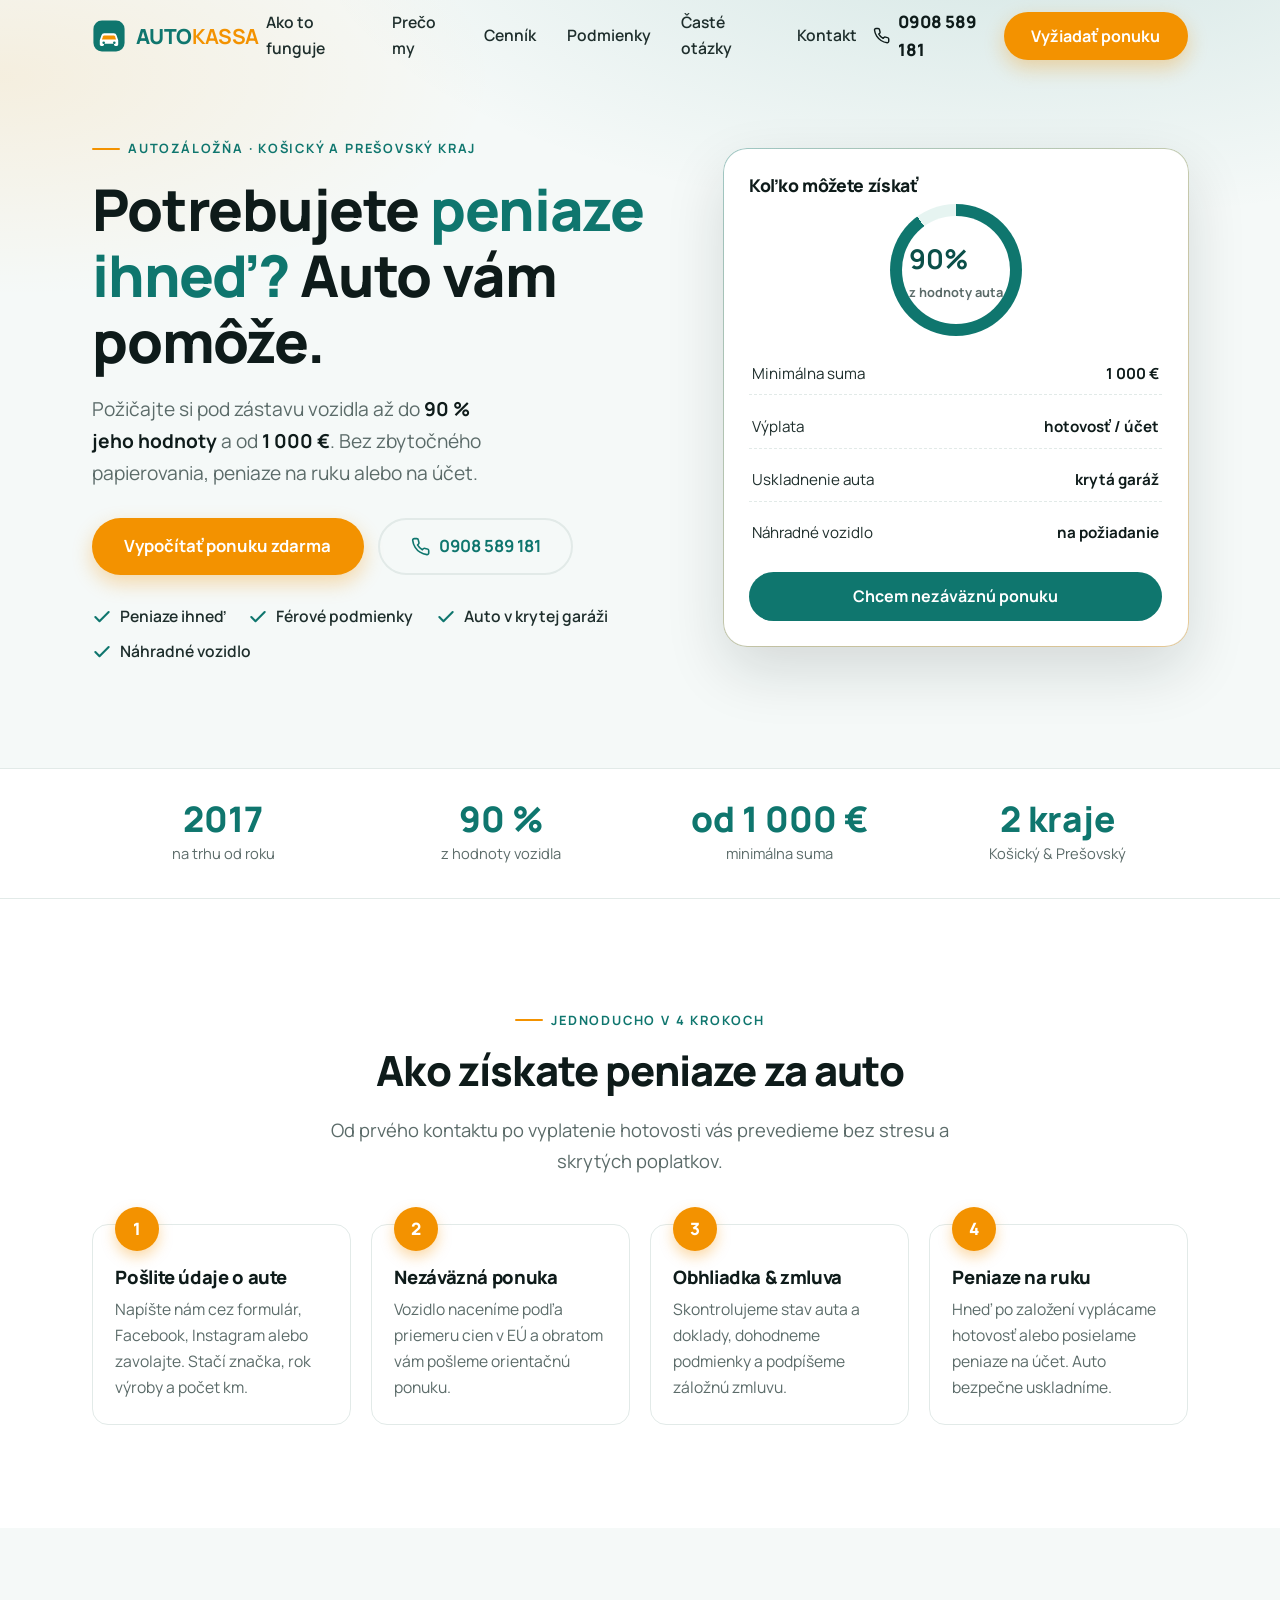
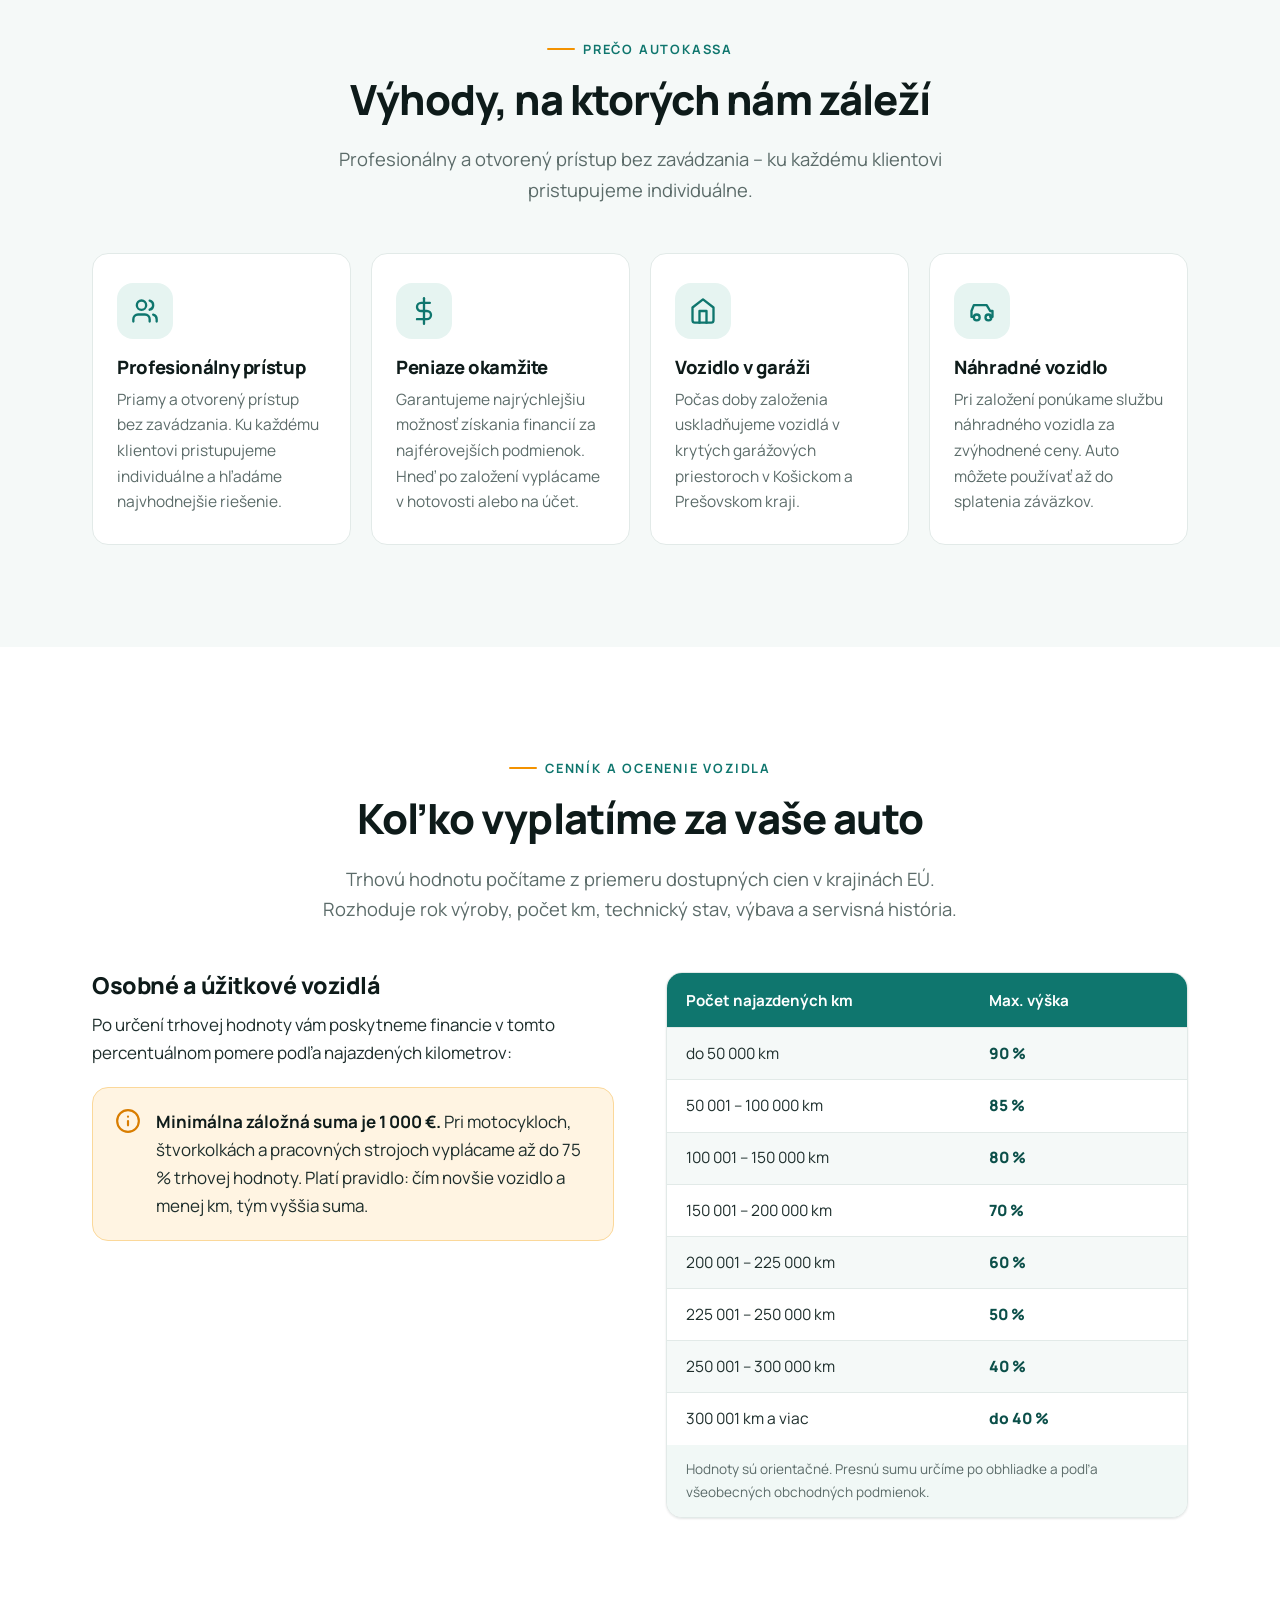
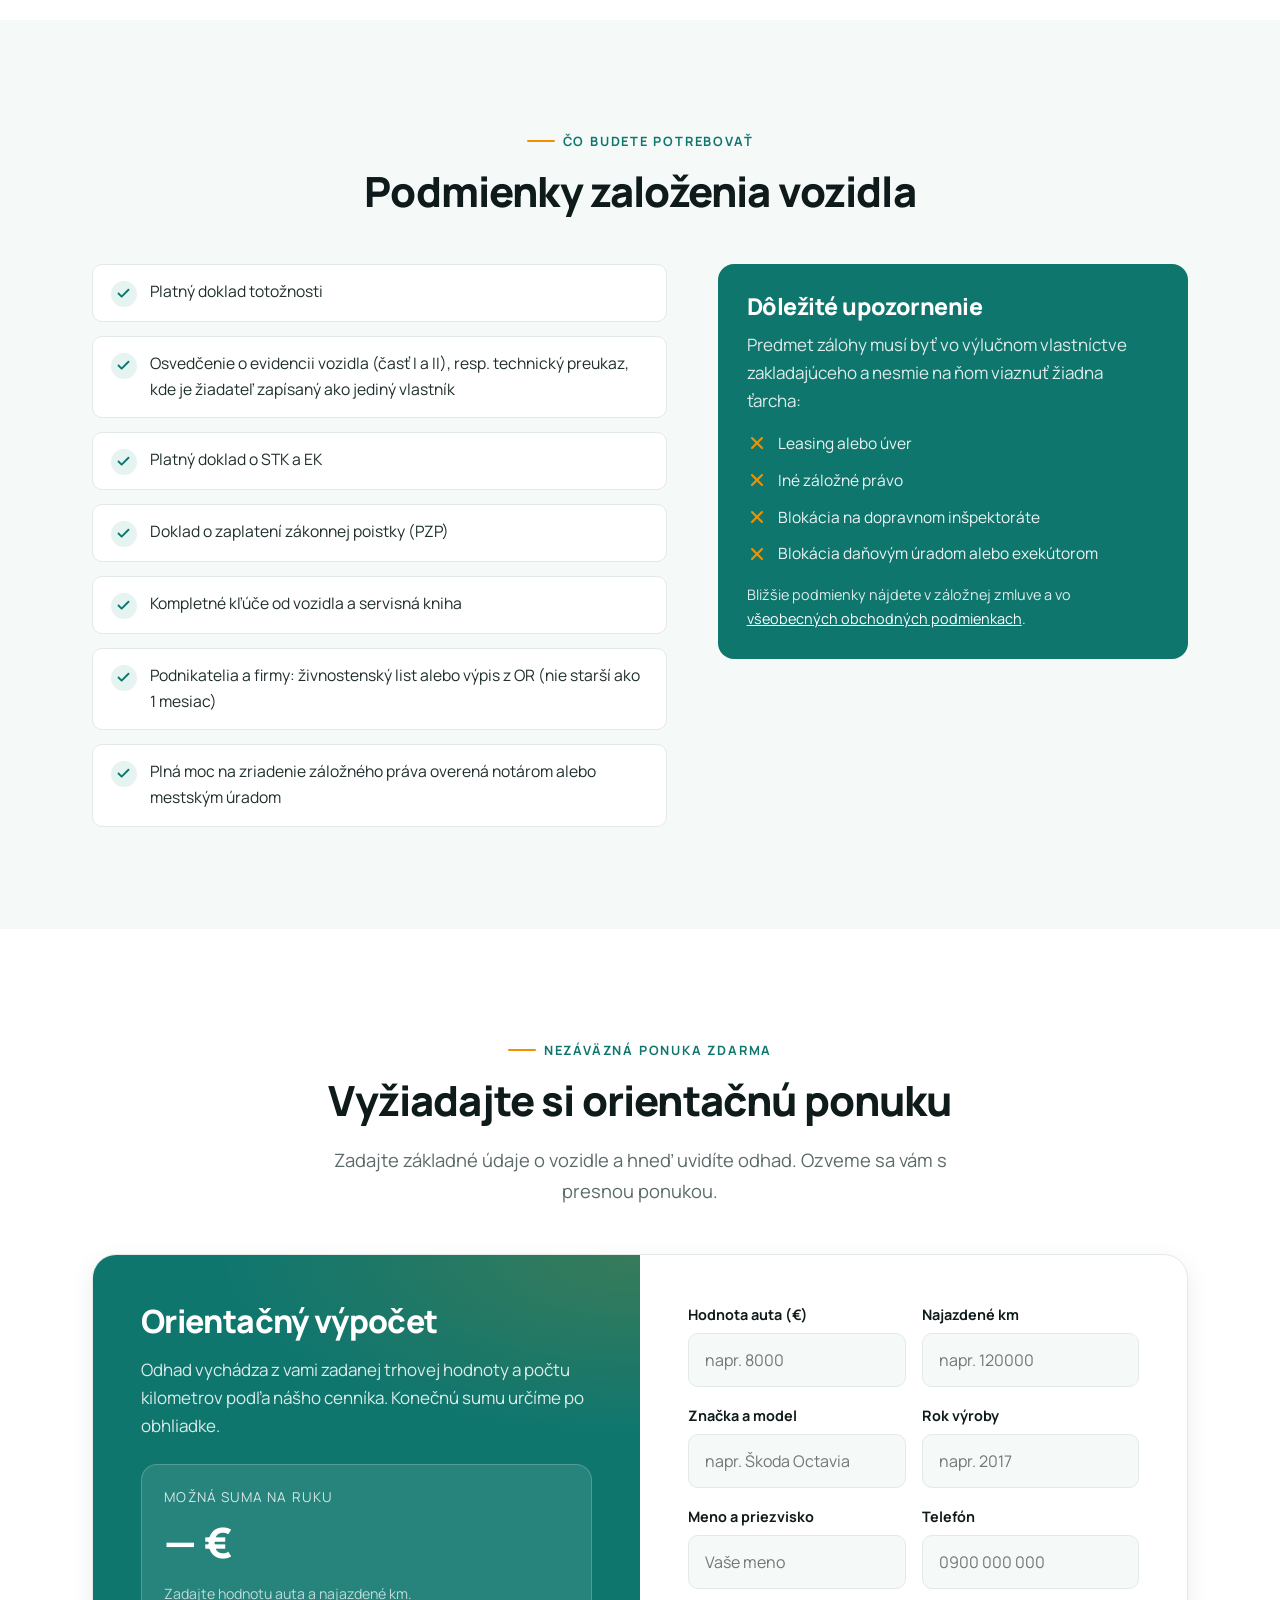
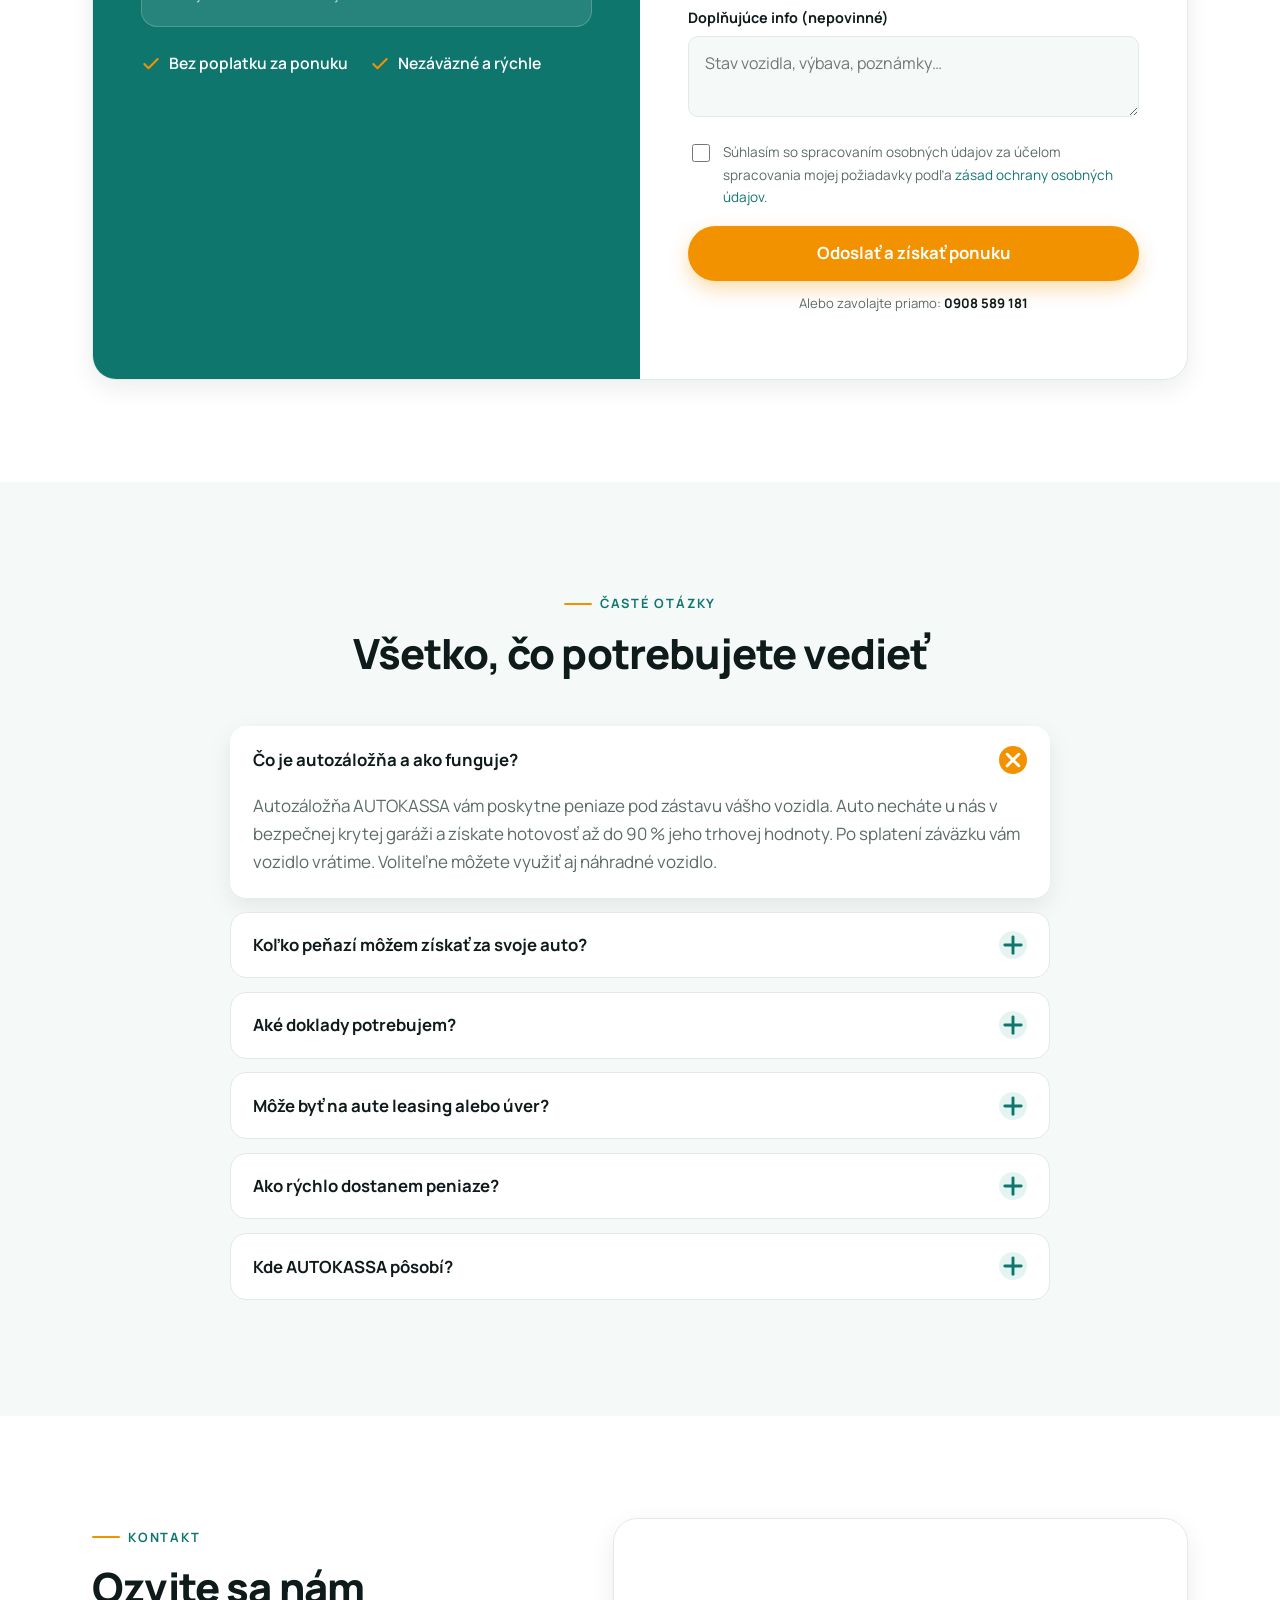
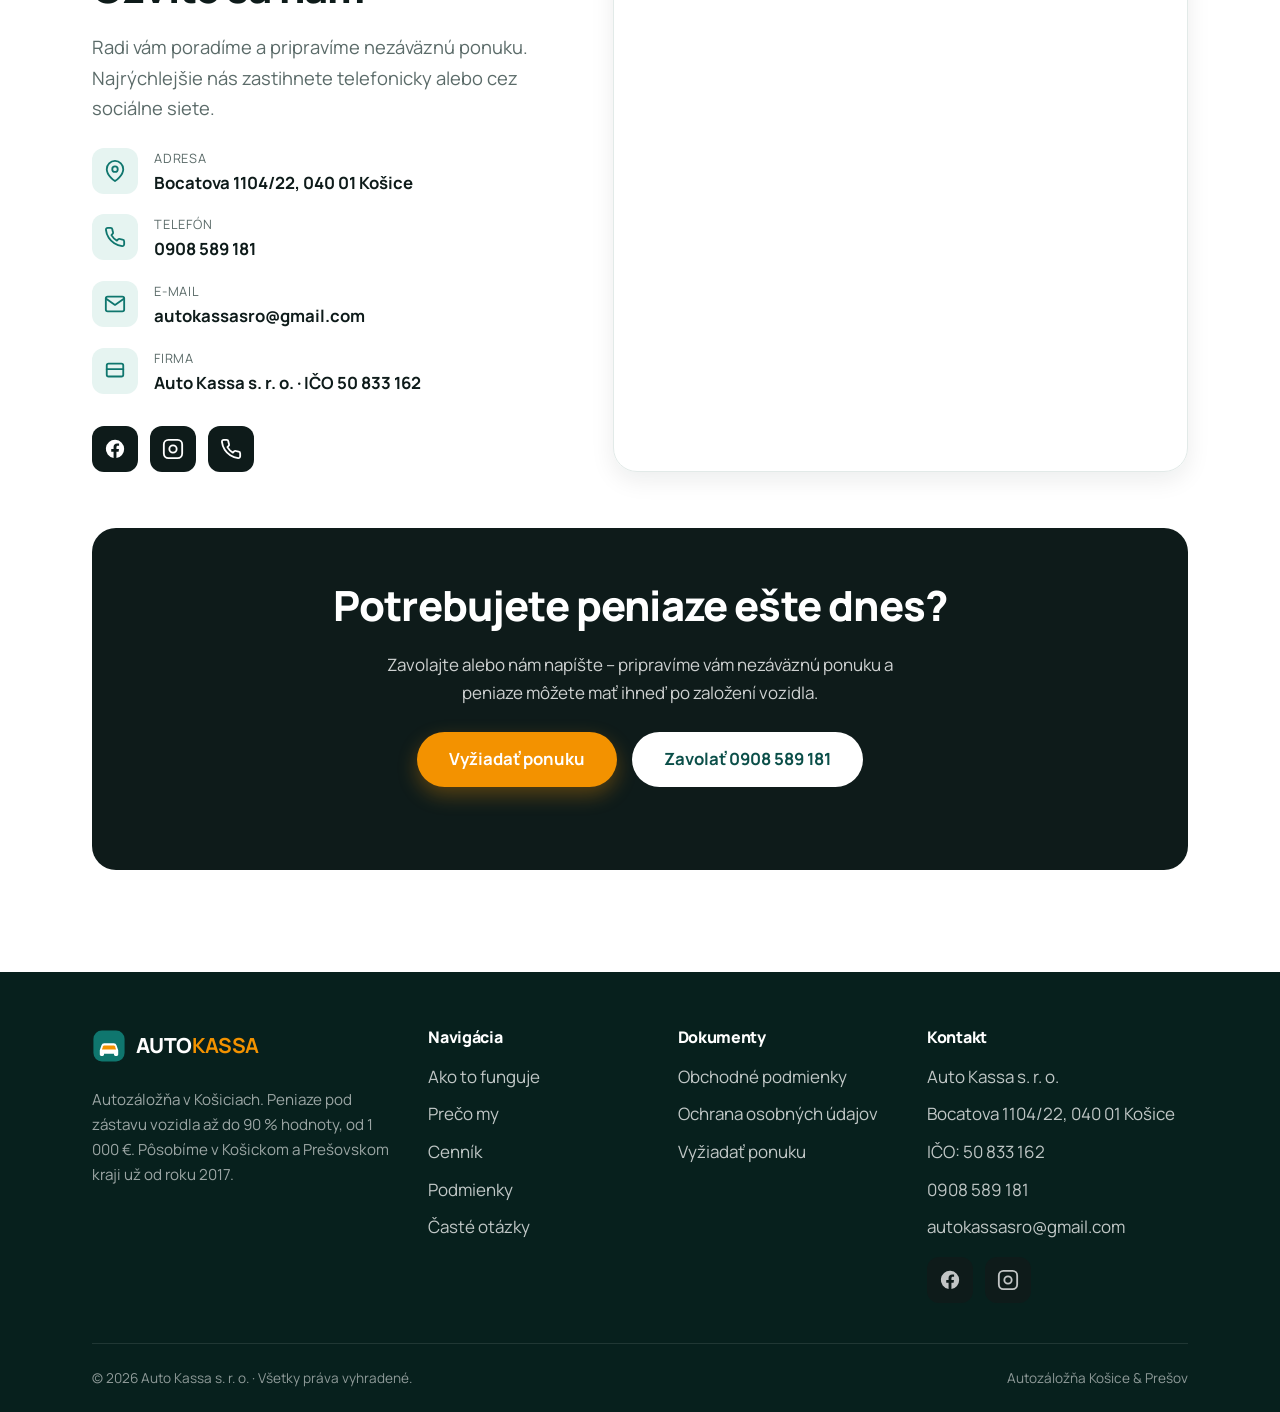
==== index.html @ 5f13e74a "Nový dizajn webu AUTOKASSA so zameraním na SEO a GEO - Moderný, minimalistický a responzívny statick" ====
<!DOCTYPE html>
<html lang="sk">
<head>
<meta charset="utf-8">
<meta name="viewport" content="width=device-width, initial-scale=1">

<!-- ============================ SEO ZÁKLAD ============================ -->
<title>Autozáložňa Košice | Peniaze na auto ihneď – AUTOKASSA</title>
<meta name="description" content="Autozáložňa AUTOKASSA Košice – peniaze na ruku až do 90 % hodnoty vozidla a od 1 000 €. Auto zostáva založené, vy máte hotovosť ihneď. Pôsobíme v Košickom a Prešovskom kraji. ☎ 0908 589 181.">
<link rel="canonical" href="https://www.autokassa.sk/">
<meta name="robots" content="index, follow, max-image-preview:large, max-snippet:-1">
<meta name="author" content="Auto Kassa s. r. o.">
<meta name="keywords" content="autozáložňa Košice, záložňa áut, pôžička na auto, peniaze na auto, výkup áut Košice, založenie vozidla, autozáložňa Prešov, rýchla pôžička pod zástavu vozidla">
<meta name="theme-color" content="#0F766E">

<!-- Lokálne / GEO meta -->
<meta name="geo.region" content="SK-KI">
<meta name="geo.placename" content="Košice">
<meta name="geo.position" content="48.7164;21.2611">
<meta name="ICBM" content="48.7164, 21.2611">

<!-- ===================== OPEN GRAPH (FB / IG / Messenger) ===================== -->
<meta property="og:type" content="website">
<meta property="og:site_name" content="AUTOKASSA – Autozáložňa Košice">
<meta property="og:locale" content="sk_SK">
<meta property="og:title" content="Autozáložňa Košice | Peniaze na auto ihneď – AUTOKASSA">
<meta property="og:description" content="Peniaze na ruku až do 90 % hodnoty vozidla a od 1 000 €. Auto zostáva založené, vy máte hotovosť ihneď. Košický a Prešovský kraj.">
<meta property="og:url" content="https://www.autokassa.sk/">
<meta property="og:image" content="https://www.autokassa.sk/assets/img/og-image.png">
<meta property="og:image:width" content="1200">
<meta property="og:image:height" content="630">
<meta property="og:image:alt" content="AUTOKASSA – autozáložňa Košice, peniaze na auto ihneď">

<!-- Twitter / X Card -->
<meta name="twitter:card" content="summary_large_image">
<meta name="twitter:title" content="Autozáložňa Košice | Peniaze na auto ihneď – AUTOKASSA">
<meta name="twitter:description" content="Peniaze na ruku až do 90 % hodnoty vozidla a od 1 000 €. Auto zostáva založené, vy máte hotovosť ihneď.">
<meta name="twitter:image" content="https://www.autokassa.sk/assets/img/og-image.png">

<!-- Ikony / PWA -->
<link rel="icon" href="/assets/img/favicon.svg" type="image/svg+xml">
<link rel="apple-touch-icon" href="/assets/img/favicon.svg">
<link rel="manifest" href="/site.webmanifest">

<!-- Výkon: predpripojenie k fontom -->
<link rel="preconnect" href="https://fonts.googleapis.com">
<link rel="preconnect" href="https://fonts.gstatic.com" crossorigin>
<link rel="preload" as="style" href="https://fonts.googleapis.com/css2?family=Manrope:wght@500;600;700;800&display=swap">
<link rel="stylesheet" href="https://fonts.googleapis.com/css2?family=Manrope:wght@500;600;700;800&display=swap" media="print" onload="this.media='all'">
<noscript><link rel="stylesheet" href="https://fonts.googleapis.com/css2?family=Manrope:wght@500;600;700;800&display=swap"></noscript>

<link rel="stylesheet" href="/assets/css/styles.css">

<!-- ====================== ŠTRUKTÚROVANÉ DÁTA (Schema.org) ====================== -->
<!-- LocalBusiness / FinancialService – dôležité pre lokálne SEO aj AI vyhľadávače (GEO) -->
<script type="application/ld+json">
{
  "@context": "https://schema.org",
  "@type": ["FinancialService", "AutomotiveBusiness"],
  "@id": "https://www.autokassa.sk/#business",
  "name": "AUTOKASSA – Auto Kassa s. r. o.",
  "alternateName": "Autozáložňa Košice",
  "description": "Autozáložňa v Košiciach. Poskytujeme peniaze pod zástavu motorového vozidla až do 90 % jeho trhovej hodnoty, minimálne od 1 000 €. Auto počas založenia bezpečne uskladňujeme. Pôsobíme v Košickom a Prešovskom kraji.",
  "url": "https://www.autokassa.sk/",
  "logo": "https://www.autokassa.sk/assets/img/logo.svg",
  "image": "https://www.autokassa.sk/assets/img/og-image.png",
  "telephone": "+421908589181",
  "email": "autokassasro@gmail.com",
  "foundingDate": "2017",
  "priceRange": "od 1 000 €",
  "currenciesAccepted": "EUR",
  "paymentAccepted": "Hotovosť, Bankový prevod",
  "address": {
    "@type": "PostalAddress",
    "streetAddress": "Bocatova 1104/22",
    "postalCode": "040 01",
    "addressLocality": "Košice",
    "addressRegion": "Košický kraj",
    "addressCountry": "SK"
  },
  "geo": { "@type": "GeoCoordinates", "latitude": 48.7164, "longitude": 21.2611 },
  "areaServed": [
    { "@type": "AdministrativeArea", "name": "Košický kraj" },
    { "@type": "AdministrativeArea", "name": "Prešovský kraj" }
  ],
  "openingHoursSpecification": [
    { "@type": "OpeningHoursSpecification", "dayOfWeek": ["Monday","Tuesday","Wednesday","Thursday","Friday"], "opens": "09:00", "closes": "17:00" }
  ],
  "vatID": "SK",
  "taxID": "50833162",
  "sameAs": [
    "https://www.facebook.com/autokassa",
    "https://www.instagram.com/autokassa"
  ],
  "hasOfferCatalog": {
    "@type": "OfferCatalog",
    "name": "Služby autozáložne",
    "itemListElement": [
      { "@type": "Offer", "itemOffered": { "@type": "Service", "name": "Záložňa motorových vozidiel", "description": "Peniaze pod zástavu vozidla až do 90 % trhovej hodnoty, od 1 000 €." } },
      { "@type": "Offer", "itemOffered": { "@type": "Service", "name": "Výkup motorových vozidiel", "description": "Priamy výkup osobných a úžitkových vozidiel za férovú cenu." } },
      { "@type": "Offer", "itemOffered": { "@type": "Service", "name": "Náhradné vozidlo", "description": "Možnosť využiť náhradné vozidlo za zvýhodnené ceny počas doby založenia." } }
    ]
  }
}
</script>

<!-- FAQ – výrazne pomáha v Google aj v AI prehľadoch (GEO) -->
<script type="application/ld+json">
{
  "@context": "https://schema.org",
  "@type": "FAQPage",
  "mainEntity": [
    {
      "@type": "Question",
      "name": "Čo je autozáložňa a ako funguje?",
      "acceptedAnswer": { "@type": "Answer", "text": "Autozáložňa AUTOKASSA vám poskytne peniaze pod zástavu vášho motorového vozidla. Auto necháte u nás v bezpečnej krytej garáži a získate hotovosť až do 90 % jeho trhovej hodnoty. Po splatení záväzku vám vozidlo vrátime. Voliteľne môžete využiť náhradné vozidlo." }
    },
    {
      "@type": "Question",
      "name": "Koľko peňazí môžem získať za svoje auto?",
      "acceptedAnswer": { "@type": "Answer", "text": "Pri osobných a úžitkových vozidlách poskytujeme až 90 % trhovej hodnoty vozidla, minimálne 1 000 €. Presná suma závisí od veku, počtu najazdených kilometrov, technického stavu a značky vozidla. Čím je auto novšie a má menej kilometrov, tým vyššiu sumu vyplatíme." }
    },
    {
      "@type": "Question",
      "name": "Aké doklady potrebujem na založenie vozidla?",
      "acceptedAnswer": { "@type": "Answer", "text": "Potrebujete platný doklad totožnosti, osvedčenie o evidencii vozidla (časť I a II) na vaše meno, platné STK a EK, doklad o zaplatení PZP, kompletné kľúče a servisnú knihu. Firmy navyše živnostenský list alebo výpis z OR nie starší ako 1 mesiac." }
    },
    {
      "@type": "Question",
      "name": "Môže byť na aute leasing alebo úver?",
      "acceptedAnswer": { "@type": "Answer", "text": "Nie. Vozidlo musí byť vo výlučnom vlastníctve žiadateľa a nesmie na ňom viaznuť žiadna ťarcha – leasing, úver, záložné právo, ani blokácia dopravného inšpektorátu, daňového úradu či exekútora." }
    },
    {
      "@type": "Question",
      "name": "Ako rýchlo dostanem peniaze?",
      "acceptedAnswer": { "@type": "Answer", "text": "Peniaze vyplácame ihneď po založení vozidla – v hotovosti na ruku alebo prevodom na účet. Stačí poslať údaje o aute a pripravíme vám nezáväznú ponuku." }
    },
    {
      "@type": "Question",
      "name": "Kde AUTOKASSA pôsobí?",
      "acceptedAnswer": { "@type": "Answer", "text": "Sídlime v Košiciach na adrese Bocatova 1104/22 a pôsobíme v Košickom a Prešovskom kraji, kde disponujeme krytými garážovými miestami na uskladnenie vozidiel." }
    }
  ]
}
</script>

<!-- Breadcrumbs -->
<script type="application/ld+json">
{
  "@context": "https://schema.org",
  "@type": "BreadcrumbList",
  "itemListElement": [
    { "@type": "ListItem", "position": 1, "name": "Domov", "item": "https://www.autokassa.sk/" }
  ]
}
</script>

<!-- ===== Analytika / FB Pixel – placeholdery, doplniť reálne ID (pozri README) =====
<script async src="https://www.googletagmanager.com/gtag/js?id=G-XXXXXXXXXX"></script>
<script>window.dataLayer=window.dataLayer||[];function gtag(){dataLayer.push(arguments);}gtag('js',new Date());gtag('config','G-XXXXXXXXXX');</script>
-->
</head>

<body>
<a class="skip-link" href="#main">Preskočiť na obsah</a>

<!-- ============================ HEADER ============================ -->
<header class="site-header" id="header">
  <div class="container nav">
    <a class="brand" href="/" aria-label="AUTOKASSA – domov">
      <svg class="logo-mark" viewBox="0 0 48 48" aria-hidden="true" fill="none">
        <rect x="2" y="2" width="44" height="44" rx="12" fill="#0F766E"/>
        <path d="M11 30l2.4-7.2A4 4 0 0 1 17.2 20h13.6a4 4 0 0 1 3.8 2.8L37 30v6a2 2 0 0 1-2 2h-2a2 2 0 0 1-2-2v-1H17v1a2 2 0 0 1-2 2h-2a2 2 0 0 1-2-2v-6Z" fill="#fff"/>
        <circle cx="16.5" cy="33.5" r="1.8" fill="#0F766E"/>
        <circle cx="31.5" cy="33.5" r="1.8" fill="#0F766E"/>
        <path d="M14 29h20l-1.6-4.8a1.5 1.5 0 0 0-1.4-1H17a1.5 1.5 0 0 0-1.4 1L14 29Z" fill="#F39200"/>
      </svg>
      <span>AUTO<b>KASSA</b></span>
    </a>

    <nav class="nav-links" id="navLinks" aria-label="Hlavná navigácia">
      <a href="#ako-to-funguje">Ako to funguje</a>
      <a href="#preco-my">Prečo my</a>
      <a href="#cennik">Cenník</a>
      <a href="#podmienky">Podmienky</a>
      <a href="#faq">Časté otázky</a>
      <a href="#kontakt">Kontakt</a>
    </nav>

    <div class="nav-cta">
      <a class="nav-phone" href="tel:+421908589181" aria-label="Zavolať 0908 589 181">
        <svg viewBox="0 0 24 24" width="20" height="20" fill="none" stroke="currentColor" stroke-width="2" stroke-linecap="round" stroke-linejoin="round"><path d="M22 16.92v3a2 2 0 0 1-2.18 2 19.79 19.79 0 0 1-8.63-3.07 19.5 19.5 0 0 1-6-6 19.79 19.79 0 0 1-3.07-8.67A2 2 0 0 1 4.11 2h3a2 2 0 0 1 2 1.72c.13.96.36 1.9.7 2.81a2 2 0 0 1-.45 2.11L8.09 9.91a16 16 0 0 0 6 6l1.27-1.27a2 2 0 0 1 2.11-.45c.9.34 1.85.57 2.81.7A2 2 0 0 1 22 16.92Z"/></svg>
        0908 589 181
      </a>
      <a class="btn btn-primary" href="#kalkulacka">Vyžiadať ponuku</a>
      <button class="nav-toggle" id="navToggle" aria-label="Otvoriť menu" aria-expanded="false" aria-controls="navLinks"><span></span></button>
    </div>
  </div>
</header>

<main id="main">

  <!-- ============================ HERO ============================ -->
  <section class="hero">
    <div class="container hero-grid">
      <div class="hero-copy reveal">
        <span class="eyebrow">Autozáložňa · Košický a Prešovský kraj</span>
        <h1>Potrebujete <span class="hl">peniaze ihneď?</span> Auto vám pomôže.</h1>
        <p class="hero-sub">Požičajte si pod zástavu vozidla až do <strong>90 % jeho hodnoty</strong> a od <strong>1 000 €</strong>. Bez zbytočného papierovania, peniaze na ruku alebo na účet.</p>
        <div class="hero-actions">
          <a class="btn btn-primary btn-lg" href="#kalkulacka">Vypočítať ponuku zdarma</a>
          <a class="btn btn-ghost btn-lg" href="tel:+421908589181">
            <svg viewBox="0 0 24 24" fill="none" stroke="currentColor" stroke-width="2" stroke-linecap="round" stroke-linejoin="round"><path d="M22 16.92v3a2 2 0 0 1-2.18 2 19.79 19.79 0 0 1-8.63-3.07 19.5 19.5 0 0 1-6-6 19.79 19.79 0 0 1-3.07-8.67A2 2 0 0 1 4.11 2h3a2 2 0 0 1 2 1.72c.13.96.36 1.9.7 2.81a2 2 0 0 1-.45 2.11L8.09 9.91a16 16 0 0 0 6 6l1.27-1.27a2 2 0 0 1 2.11-.45c.9.34 1.85.57 2.81.7A2 2 0 0 1 22 16.92Z"/></svg>
            0908 589 181
          </a>
        </div>
        <ul class="hero-points">
          <li><svg viewBox="0 0 24 24" fill="none" stroke="currentColor" stroke-width="2.5" stroke-linecap="round" stroke-linejoin="round"><polyline points="20 6 9 17 4 12"/></svg> Peniaze ihneď</li>
          <li><svg viewBox="0 0 24 24" fill="none" stroke="currentColor" stroke-width="2.5" stroke-linecap="round" stroke-linejoin="round"><polyline points="20 6 9 17 4 12"/></svg> Férové podmienky</li>
          <li><svg viewBox="0 0 24 24" fill="none" stroke="currentColor" stroke-width="2.5" stroke-linecap="round" stroke-linejoin="round"><polyline points="20 6 9 17 4 12"/></svg> Auto v krytej garáži</li>
          <li><svg viewBox="0 0 24 24" fill="none" stroke="currentColor" stroke-width="2.5" stroke-linecap="round" stroke-linejoin="round"><polyline points="20 6 9 17 4 12"/></svg> Náhradné vozidlo</li>
        </ul>
      </div>

      <div class="hero-card reveal d2" aria-hidden="false">
        <h3>Koľko môžete získať</h3>
        <div class="ring"><b>90%<span>z hodnoty auta</span></b></div>
        <ul class="mini-list">
          <li><span>Minimálna suma</span> <b>1 000 €</b></li>
          <li><span>Výplata</span> <b>hotovosť / účet</b></li>
          <li><span>Uskladnenie auta</span> <b>krytá garáž</b></li>
          <li><span>Náhradné vozidlo</span> <b>na požiadanie</b></li>
        </ul>
        <a class="btn btn-dark btn-block" href="#kalkulacka" style="margin-top:1.1rem">Chcem nezáväznú ponuku</a>
      </div>
    </div>
  </section>

  <!-- ============================ TRUST BAR ============================ -->
  <section class="trust" aria-label="Naše čísla" style="padding-block:0">
    <div class="container">
      <div class="trust-item reveal">
        <div class="num">2017</div>
        <div class="lbl">na trhu od roku</div>
      </div>
      <div class="trust-item reveal d1">
        <div class="num">90 %</div>
        <div class="lbl">z hodnoty vozidla</div>
      </div>
      <div class="trust-item reveal d2">
        <div class="num">od 1 000 €</div>
        <div class="lbl">minimálna suma</div>
      </div>
      <div class="trust-item reveal d3">
        <div class="num">2 kraje</div>
        <div class="lbl">Košický &amp; Prešovský</div>
      </div>
    </div>
  </section>

  <!-- ============================ AKO TO FUNGUJE ============================ -->
  <section id="ako-to-funguje">
    <div class="container">
      <div class="section-head reveal">
        <span class="eyebrow">Jednoducho v 4 krokoch</span>
        <h2>Ako získate peniaze za auto</h2>
        <p class="lead">Od prvého kontaktu po vyplatenie hotovosti vás prevedieme bez stresu a skrytých poplatkov.</p>
      </div>
      <div class="steps">
        <div class="step reveal"><div class="n"></div><h3>Pošlite údaje o aute</h3><p>Napíšte nám cez formulár, Facebook, Instagram alebo zavolajte. Stačí značka, rok výroby a počet km.</p></div>
        <div class="step reveal d1"><div class="n"></div><h3>Nezáväzná ponuka</h3><p>Vozidlo naceníme podľa priemeru cien v EÚ a obratom vám pošleme orientačnú ponuku.</p></div>
        <div class="step reveal d2"><div class="n"></div><h3>Obhliadka &amp; zmluva</h3><p>Skontrolujeme stav auta a doklady, dohodneme podmienky a podpíšeme záložnú zmluvu.</p></div>
        <div class="step reveal d3"><div class="n"></div><h3>Peniaze na ruku</h3><p>Hneď po založení vyplácame hotovosť alebo posielame peniaze na účet. Auto bezpečne uskladníme.</p></div>
      </div>
    </div>
  </section>

  <!-- ============================ PREČO MY ============================ -->
  <section id="preco-my" class="bg-soft">
    <div class="container">
      <div class="section-head reveal">
        <span class="eyebrow">Prečo AUTOKASSA</span>
        <h2>Výhody, na ktorých nám záleží</h2>
        <p class="lead">Profesionálny a otvorený prístup bez zavádzania – ku každému klientovi pristupujeme individuálne.</p>
      </div>
      <div class="cards">
        <div class="card reveal">
          <div class="ico"><svg viewBox="0 0 24 24" fill="none" stroke="currentColor" stroke-width="2" stroke-linecap="round" stroke-linejoin="round"><path d="M16 21v-2a4 4 0 0 0-4-4H6a4 4 0 0 0-4 4v2"/><circle cx="9" cy="7" r="4"/><path d="M22 21v-2a4 4 0 0 0-3-3.87"/><path d="M16 3.13a4 4 0 0 1 0 7.75"/></svg></div>
          <h3>Profesionálny prístup</h3>
          <p>Priamy a otvorený prístup bez zavádzania. Ku každému klientovi pristupujeme individuálne a hľadáme najvhodnejšie riešenie.</p>
        </div>
        <div class="card reveal d1">
          <div class="ico"><svg viewBox="0 0 24 24" fill="none" stroke="currentColor" stroke-width="2" stroke-linecap="round" stroke-linejoin="round"><line x1="12" y1="1" x2="12" y2="23"/><path d="M17 5H9.5a3.5 3.5 0 0 0 0 7h5a3.5 3.5 0 0 1 0 7H6"/></svg></div>
          <h3>Peniaze okamžite</h3>
          <p>Garantujeme najrýchlejšiu možnosť získania financií za najférovejších podmienok. Hneď po založení vyplácame v hotovosti alebo na účet.</p>
        </div>
        <div class="card reveal d2">
          <div class="ico"><svg viewBox="0 0 24 24" fill="none" stroke="currentColor" stroke-width="2" stroke-linecap="round" stroke-linejoin="round"><path d="M3 9l9-7 9 7v11a2 2 0 0 1-2 2H5a2 2 0 0 1-2-2z"/><polyline points="9 22 9 12 15 12 15 22"/></svg></div>
          <h3>Vozidlo v garáži</h3>
          <p>Počas doby založenia uskladňujeme vozidlá v krytých garážových priestoroch v Košickom a Prešovskom kraji.</p>
        </div>
        <div class="card reveal d3">
          <div class="ico"><svg viewBox="0 0 24 24" fill="none" stroke="currentColor" stroke-width="2" stroke-linecap="round" stroke-linejoin="round"><path d="M5 17H3v-5l2-5h11l3 5h2v5h-2"/><circle cx="7.5" cy="17.5" r="2.5"/><circle cx="17.5" cy="17.5" r="2.5"/></svg></div>
          <h3>Náhradné vozidlo</h3>
          <p>Pri založení ponúkame službu náhradného vozidla za zvýhodnené ceny. Auto môžete používať až do splatenia záväzkov.</p>
        </div>
      </div>
    </div>
  </section>

  <!-- ============================ CENNÍK / OCENENIE ============================ -->
  <section id="cennik">
    <div class="container">
      <div class="section-head reveal">
        <span class="eyebrow">Cenník a ocenenie vozidla</span>
        <h2>Koľko vyplatíme za vaše auto</h2>
        <p class="lead">Trhovú hodnotu počítame z priemeru dostupných cien v krajinách EÚ. Rozhoduje rok výroby, počet km, technický stav, výbava a servisná história.</p>
      </div>

      <div class="price-wrap">
        <div class="reveal">
          <h3>Osobné a úžitkové vozidlá</h3>
          <p>Po určení trhovej hodnoty vám poskytneme financie v tomto percentuálnom pomere podľa najazdených kilometrov:</p>
          <div class="price-note">
            <svg viewBox="0 0 24 24" fill="none" stroke="currentColor" stroke-width="2" stroke-linecap="round" stroke-linejoin="round"><circle cx="12" cy="12" r="10"/><line x1="12" y1="16" x2="12" y2="12"/><line x1="12" y1="8" x2="12.01" y2="8"/></svg>
            <div>
              <b>Minimálna záložná suma je 1 000 €.</b> Pri motocykloch, štvorkolkách a pracovných strojoch vyplácame až do 75 % trhovej hodnoty. Platí pravidlo: čím novšie vozidlo a menej km, tým vyššia suma.
            </div>
          </div>
        </div>

        <div class="table-card reveal d1">
          <div class="thead"><div>Počet najazdených km</div><div>Max. výška</div></div>
          <div class="rate-row"><div>do 50 000 km</div><div class="pct">90 %</div></div>
          <div class="rate-row"><div>50 001 – 100 000 km</div><div class="pct">85 %</div></div>
          <div class="rate-row"><div>100 001 – 150 000 km</div><div class="pct">80 %</div></div>
          <div class="rate-row"><div>150 001 – 200 000 km</div><div class="pct">70 %</div></div>
          <div class="rate-row"><div>200 001 – 225 000 km</div><div class="pct">60 %</div></div>
          <div class="rate-row"><div>225 001 – 250 000 km</div><div class="pct">50 %</div></div>
          <div class="rate-row"><div>250 001 – 300 000 km</div><div class="pct">40 %</div></div>
          <div class="rate-row"><div>300 001 km a viac</div><div class="pct">do 40 %</div></div>
          <div class="table-foot">Hodnoty sú orientačné. Presnú sumu určíme po obhliadke a podľa všeobecných obchodných podmienok.</div>
        </div>
      </div>
    </div>
  </section>

  <!-- ============================ PODMIENKY ============================ -->
  <section id="podmienky" class="bg-soft">
    <div class="container">
      <div class="section-head reveal">
        <span class="eyebrow">Čo budete potrebovať</span>
        <h2>Podmienky založenia vozidla</h2>
      </div>

      <div class="req-grid">
        <ul class="checklist reveal">
          <li><span class="tick"><svg viewBox="0 0 24 24" fill="none" stroke="currentColor" stroke-width="3" stroke-linecap="round" stroke-linejoin="round"><polyline points="20 6 9 17 4 12"/></svg></span><span>Platný doklad totožnosti</span></li>
          <li><span class="tick"><svg viewBox="0 0 24 24" fill="none" stroke="currentColor" stroke-width="3" stroke-linecap="round" stroke-linejoin="round"><polyline points="20 6 9 17 4 12"/></svg></span><span>Osvedčenie o evidencii vozidla (časť I a II), resp. technický preukaz, kde je žiadateľ zapísaný ako jediný vlastník</span></li>
          <li><span class="tick"><svg viewBox="0 0 24 24" fill="none" stroke="currentColor" stroke-width="3" stroke-linecap="round" stroke-linejoin="round"><polyline points="20 6 9 17 4 12"/></svg></span><span>Platný doklad o STK a EK</span></li>
          <li><span class="tick"><svg viewBox="0 0 24 24" fill="none" stroke="currentColor" stroke-width="3" stroke-linecap="round" stroke-linejoin="round"><polyline points="20 6 9 17 4 12"/></svg></span><span>Doklad o zaplatení zákonnej poistky (PZP)</span></li>
          <li><span class="tick"><svg viewBox="0 0 24 24" fill="none" stroke="currentColor" stroke-width="3" stroke-linecap="round" stroke-linejoin="round"><polyline points="20 6 9 17 4 12"/></svg></span><span>Kompletné kľúče od vozidla a servisná kniha</span></li>
          <li><span class="tick"><svg viewBox="0 0 24 24" fill="none" stroke="currentColor" stroke-width="3" stroke-linecap="round" stroke-linejoin="round"><polyline points="20 6 9 17 4 12"/></svg></span><span>Podnikatelia a firmy: živnostenský list alebo výpis z OR (nie starší ako 1 mesiac)</span></li>
          <li><span class="tick"><svg viewBox="0 0 24 24" fill="none" stroke="currentColor" stroke-width="3" stroke-linecap="round" stroke-linejoin="round"><polyline points="20 6 9 17 4 12"/></svg></span><span>Plná moc na zriadenie záložného práva overená notárom alebo mestským úradom</span></li>
        </ul>

        <div class="notice reveal d1">
          <h3>Dôležité upozornenie</h3>
          <p>Predmet zálohy musí byť vo výlučnom vlastníctve zakladajúceho a nesmie na ňom viaznuť žiadna ťarcha:</p>
          <ul>
            <li><svg viewBox="0 0 24 24" fill="none" stroke="currentColor" stroke-width="2.5" stroke-linecap="round" stroke-linejoin="round"><line x1="18" y1="6" x2="6" y2="18"/><line x1="6" y1="6" x2="18" y2="18"/></svg> Leasing alebo úver</li>
            <li><svg viewBox="0 0 24 24" fill="none" stroke="currentColor" stroke-width="2.5" stroke-linecap="round" stroke-linejoin="round"><line x1="18" y1="6" x2="6" y2="18"/><line x1="6" y1="6" x2="18" y2="18"/></svg> Iné záložné právo</li>
            <li><svg viewBox="0 0 24 24" fill="none" stroke="currentColor" stroke-width="2.5" stroke-linecap="round" stroke-linejoin="round"><line x1="18" y1="6" x2="6" y2="18"/><line x1="6" y1="6" x2="18" y2="18"/></svg> Blokácia na dopravnom inšpektoráte</li>
            <li><svg viewBox="0 0 24 24" fill="none" stroke="currentColor" stroke-width="2.5" stroke-linecap="round" stroke-linejoin="round"><line x1="18" y1="6" x2="6" y2="18"/><line x1="6" y1="6" x2="18" y2="18"/></svg> Blokácia daňovým úradom alebo exekútorom</li>
          </ul>
          <p style="margin-top:1rem;margin-bottom:0;font-size:.9rem">Bližšie podmienky nájdete v záložnej zmluve a vo <a href="/obchodne-podmienky.html" style="color:#fff;text-decoration:underline">všeobecných obchodných podmienkach</a>.</p>
        </div>
      </div>
    </div>
  </section>

  <!-- ============================ KALKULAČKA + FORMULÁR ============================ -->
  <section id="kalkulacka">
    <div class="container">
      <div class="section-head reveal">
        <span class="eyebrow">Nezáväzná ponuka zdarma</span>
        <h2>Vyžiadajte si orientačnú ponuku</h2>
        <p class="lead">Zadajte základné údaje o vozidle a hneď uvidíte odhad. Ozveme sa vám s presnou ponukou.</p>
      </div>

      <div class="quote reveal">
        <div class="quote-info">
          <h2 style="font-size:clamp(1.4rem,3vw,2rem)">Orientačný výpočet</h2>
          <p>Odhad vychádza z vami zadanej trhovej hodnoty a počtu kilometrov podľa nášho cenníka. Konečnú sumu určíme po obhliadke.</p>
          <div class="est">
            <div class="label">Možná suma na ruku</div>
            <div class="val" id="estValue">— €</div>
            <small id="estNote">Zadajte hodnotu auta a najazdené km.</small>
          </div>
          <ul class="hero-points" style="margin-top:1.5rem">
            <li style="color:#fff"><svg viewBox="0 0 24 24" fill="none" stroke="#F39200" stroke-width="2.5" stroke-linecap="round" stroke-linejoin="round"><polyline points="20 6 9 17 4 12"/></svg> Bez poplatku za ponuku</li>
            <li style="color:#fff"><svg viewBox="0 0 24 24" fill="none" stroke="#F39200" stroke-width="2.5" stroke-linecap="round" stroke-linejoin="round"><polyline points="20 6 9 17 4 12"/></svg> Nezáväzné a rýchle</li>
          </ul>
        </div>

        <div class="quote-form">
          <!-- Pre odosielanie nakonfigurujte endpoint (Formspree / Netlify / vlastný backend) – pozri README -->
          <form id="quoteForm" action="https://formspree.io/f/your-id" method="POST" novalidate>
            <div class="field-row">
              <div class="field">
                <label for="value">Hodnota auta (€)</label>
                <input type="number" id="value" name="hodnota_auta" min="0" step="100" placeholder="napr. 8000" inputmode="numeric">
              </div>
              <div class="field">
                <label for="km">Najazdené km</label>
                <input type="number" id="km" name="najazdene_km" min="0" step="1000" placeholder="napr. 120000" inputmode="numeric">
              </div>
            </div>
            <div class="field-row">
              <div class="field">
                <label for="brand">Značka a model</label>
                <input type="text" id="brand" name="znacka_model" placeholder="napr. Škoda Octavia">
              </div>
              <div class="field">
                <label for="year">Rok výroby</label>
                <input type="number" id="year" name="rok_vyroby" min="1990" max="2026" placeholder="napr. 2017" inputmode="numeric">
              </div>
            </div>
            <div class="field-row">
              <div class="field">
                <label for="name">Meno a priezvisko</label>
                <input type="text" id="name" name="meno" placeholder="Vaše meno" required>
              </div>
              <div class="field">
                <label for="phone">Telefón</label>
                <input type="tel" id="phone" name="telefon" placeholder="0900 000 000" required>
              </div>
            </div>
            <div class="field">
              <label for="msg">Doplňujúce info (nepovinné)</label>
              <textarea id="msg" name="sprava" rows="2" placeholder="Stav vozidla, výbava, poznámky…"></textarea>
            </div>
            <label class="consent">
              <input type="checkbox" name="suhlas" required>
              <span>Súhlasím so spracovaním osobných údajov za účelom spracovania mojej požiadavky podľa <a href="/ochrana-osobnych-udajov.html">zásad ochrany osobných údajov</a>.</span>
            </label>
            <button type="submit" class="btn btn-primary btn-block btn-lg">Odoslať a získať ponuku</button>
            <p class="form-note">Alebo zavolajte priamo: <a href="tel:+421908589181"><strong>0908 589 181</strong></a></p>
          </form>
          <div class="form-success" id="formSuccess" role="status">
            ✅ Ďakujeme! Vaša požiadavka bola odoslaná. Čoskoro sa vám ozveme s ponukou.
          </div>
        </div>
      </div>
    </div>
  </section>

  <!-- ============================ FAQ ============================ -->
  <section id="faq" class="bg-soft">
    <div class="container">
      <div class="section-head reveal">
        <span class="eyebrow">Časté otázky</span>
        <h2>Všetko, čo potrebujete vedieť</h2>
      </div>
      <div class="faq">
        <details class="faq-item reveal" open>
          <summary>Čo je autozáložňa a ako funguje? <span class="chev"><svg viewBox="0 0 24 24" fill="none" stroke="currentColor" stroke-width="2.5" stroke-linecap="round"><line x1="12" y1="5" x2="12" y2="19"/><line x1="5" y1="12" x2="19" y2="12"/></svg></span></summary>
          <div class="answer"><p>Autozáložňa AUTOKASSA vám poskytne peniaze pod zástavu vášho vozidla. Auto necháte u nás v bezpečnej krytej garáži a získate hotovosť až do 90 % jeho trhovej hodnoty. Po splatení záväzku vám vozidlo vrátime. Voliteľne môžete využiť aj náhradné vozidlo.</p></div>
        </details>
        <details class="faq-item reveal">
          <summary>Koľko peňazí môžem získať za svoje auto? <span class="chev"><svg viewBox="0 0 24 24" fill="none" stroke="currentColor" stroke-width="2.5" stroke-linecap="round"><line x1="12" y1="5" x2="12" y2="19"/><line x1="5" y1="12" x2="19" y2="12"/></svg></span></summary>
          <div class="answer"><p>Pri osobných a úžitkových vozidlách poskytujeme až 90 % trhovej hodnoty, minimálne 1 000 €. Presná suma závisí od veku, počtu najazdených kilometrov, technického stavu a značky vozidla.</p></div>
        </details>
        <details class="faq-item reveal">
          <summary>Aké doklady potrebujem? <span class="chev"><svg viewBox="0 0 24 24" fill="none" stroke="currentColor" stroke-width="2.5" stroke-linecap="round"><line x1="12" y1="5" x2="12" y2="19"/><line x1="5" y1="12" x2="19" y2="12"/></svg></span></summary>
          <div class="answer"><p>Platný doklad totožnosti, osvedčenie o evidencii vozidla (časť I a II) na vaše meno, platné STK a EK, doklad o zaplatení PZP, kompletné kľúče a servisnú knihu. Firmy navyše živnostenský list alebo výpis z OR nie starší ako 1 mesiac.</p></div>
        </details>
        <details class="faq-item reveal">
          <summary>Môže byť na aute leasing alebo úver? <span class="chev"><svg viewBox="0 0 24 24" fill="none" stroke="currentColor" stroke-width="2.5" stroke-linecap="round"><line x1="12" y1="5" x2="12" y2="19"/><line x1="5" y1="12" x2="19" y2="12"/></svg></span></summary>
          <div class="answer"><p>Nie. Vozidlo musí byť vo výlučnom vlastníctve žiadateľa a nesmie na ňom viaznuť žiadna ťarcha – leasing, úver, záložné právo ani blokácia dopravného inšpektorátu, daňového úradu či exekútora.</p></div>
        </details>
        <details class="faq-item reveal">
          <summary>Ako rýchlo dostanem peniaze? <span class="chev"><svg viewBox="0 0 24 24" fill="none" stroke="currentColor" stroke-width="2.5" stroke-linecap="round"><line x1="12" y1="5" x2="12" y2="19"/><line x1="5" y1="12" x2="19" y2="12"/></svg></span></summary>
          <div class="answer"><p>Peniaze vyplácame ihneď po založení vozidla – v hotovosti na ruku alebo prevodom na účet.</p></div>
        </details>
        <details class="faq-item reveal">
          <summary>Kde AUTOKASSA pôsobí? <span class="chev"><svg viewBox="0 0 24 24" fill="none" stroke="currentColor" stroke-width="2.5" stroke-linecap="round"><line x1="12" y1="5" x2="12" y2="19"/><line x1="5" y1="12" x2="19" y2="12"/></svg></span></summary>
          <div class="answer"><p>Sídlime v Košiciach na adrese Bocatova 1104/22 a pôsobíme v Košickom a Prešovskom kraji, kde máme kryté garážové miesta na uskladnenie vozidiel.</p></div>
        </details>
      </div>
    </div>
  </section>

  <!-- ============================ KONTAKT ============================ -->
  <section id="kontakt">
    <div class="container">
      <div class="contact-grid">
        <div class="reveal">
          <span class="eyebrow">Kontakt</span>
          <h2>Ozvite sa nám</h2>
          <p class="lead">Radi vám poradíme a pripravíme nezáväznú ponuku. Najrýchlejšie nás zastihnete telefonicky alebo cez sociálne siete.</p>
          <ul class="contact-list">
            <li>
              <span class="ci"><svg viewBox="0 0 24 24" fill="none" stroke="currentColor" stroke-width="2" stroke-linecap="round" stroke-linejoin="round"><path d="M21 10c0 7-9 13-9 13s-9-6-9-13a9 9 0 0 1 18 0z"/><circle cx="12" cy="10" r="3"/></svg></span>
              <div><div class="lbl">Adresa</div><span class="val">Bocatova 1104/22, 040 01 Košice</span></div>
            </li>
            <li>
              <span class="ci"><svg viewBox="0 0 24 24" fill="none" stroke="currentColor" stroke-width="2" stroke-linecap="round" stroke-linejoin="round"><path d="M22 16.92v3a2 2 0 0 1-2.18 2 19.79 19.79 0 0 1-8.63-3.07 19.5 19.5 0 0 1-6-6 19.79 19.79 0 0 1-3.07-8.67A2 2 0 0 1 4.11 2h3a2 2 0 0 1 2 1.72c.13.96.36 1.9.7 2.81a2 2 0 0 1-.45 2.11L8.09 9.91a16 16 0 0 0 6 6l1.27-1.27a2 2 0 0 1 2.11-.45c.9.34 1.85.57 2.81.7A2 2 0 0 1 22 16.92Z"/></svg></span>
              <div><div class="lbl">Telefón</div><a class="val" href="tel:+421908589181">0908 589 181</a></div>
            </li>
            <li>
              <span class="ci"><svg viewBox="0 0 24 24" fill="none" stroke="currentColor" stroke-width="2" stroke-linecap="round" stroke-linejoin="round"><path d="M4 4h16c1.1 0 2 .9 2 2v12c0 1.1-.9 2-2 2H4c-1.1 0-2-.9-2-2V6c0-1.1.9-2 2-2z"/><polyline points="22,6 12,13 2,6"/></svg></span>
              <div><div class="lbl">E-mail</div><a class="val" href="mailto:autokassasro@gmail.com">autokassasro@gmail.com</a></div>
            </li>
            <li>
              <span class="ci"><svg viewBox="0 0 24 24" fill="none" stroke="currentColor" stroke-width="2" stroke-linecap="round" stroke-linejoin="round"><rect x="3" y="4" width="18" height="14" rx="2"/><path d="M3 10h18"/></svg></span>
              <div><div class="lbl">Firma</div><span class="val">Auto Kassa s. r. o. · IČO 50 833 162</span></div>
            </li>
          </ul>
          <div class="social-row" aria-label="Sociálne siete">
            <a href="https://www.facebook.com/autokassa" target="_blank" rel="noopener" aria-label="Facebook AUTOKASSA"><svg viewBox="0 0 24 24" fill="currentColor"><path d="M22 12a10 10 0 1 0-11.56 9.88v-6.99H7.9V12h2.54V9.8c0-2.5 1.49-3.89 3.78-3.89 1.09 0 2.24.2 2.24.2v2.46h-1.26c-1.24 0-1.63.77-1.63 1.56V12h2.78l-.44 2.89h-2.34v6.99A10 10 0 0 0 22 12z"/></svg></a>
            <a href="https://www.instagram.com/autokassa" target="_blank" rel="noopener" aria-label="Instagram AUTOKASSA"><svg viewBox="0 0 24 24" fill="none" stroke="currentColor" stroke-width="2"><rect x="2" y="2" width="20" height="20" rx="5"/><circle cx="12" cy="12" r="4"/><line x1="17.5" y1="6.5" x2="17.5" y2="6.5"/></svg></a>
            <a href="tel:+421908589181" aria-label="Zavolať"><svg viewBox="0 0 24 24" fill="none" stroke="currentColor" stroke-width="2" stroke-linecap="round" stroke-linejoin="round"><path d="M22 16.92v3a2 2 0 0 1-2.18 2 19.79 19.79 0 0 1-8.63-3.07 19.5 19.5 0 0 1-6-6 19.79 19.79 0 0 1-3.07-8.67A2 2 0 0 1 4.11 2h3a2 2 0 0 1 2 1.72c.13.96.36 1.9.7 2.81a2 2 0 0 1-.45 2.11L8.09 9.91a16 16 0 0 0 6 6l1.27-1.27a2 2 0 0 1 2.11-.45c.9.34 1.85.57 2.81.7A2 2 0 0 1 22 16.92Z"/></svg></a>
          </div>
        </div>

        <div class="map-embed reveal d1">
          <iframe
            title="Mapa – AUTOKASSA, Bocatova 1104/22, Košice"
            src="https://www.google.com/maps?q=Bocatova%201104%2F22%2C%20040%2001%20Ko%C5%A1ice&output=embed"
            loading="lazy" referrerpolicy="no-referrer-when-downgrade" allowfullscreen></iframe>
        </div>
      </div>

      <div class="cta-band reveal" style="margin-top:3.5rem">
        <h2>Potrebujete peniaze ešte dnes?</h2>
        <p>Zavolajte alebo nám napíšte – pripravíme vám nezáväznú ponuku a peniaze môžete mať ihneď po založení vozidla.</p>
        <div class="hero-actions">
          <a class="btn btn-primary btn-lg" href="#kalkulacka">Vyžiadať ponuku</a>
          <a class="btn btn-light btn-lg" href="tel:+421908589181">Zavolať 0908 589 181</a>
        </div>
      </div>
    </div>
  </section>
</main>

<!-- ============================ FOOTER ============================ -->
<footer class="site-footer">
  <div class="container">
    <div class="footer-grid">
      <div>
        <a class="brand" href="/" aria-label="AUTOKASSA">
          <svg class="logo-mark" viewBox="0 0 48 48" aria-hidden="true" fill="none">
            <rect x="2" y="2" width="44" height="44" rx="12" fill="#0F766E"/>
            <path d="M11 30l2.4-7.2A4 4 0 0 1 17.2 20h13.6a4 4 0 0 1 3.8 2.8L37 30v6a2 2 0 0 1-2 2h-2a2 2 0 0 1-2-2v-1H17v1a2 2 0 0 1-2 2h-2a2 2 0 0 1-2-2v-6Z" fill="#fff"/>
            <path d="M14 29h20l-1.6-4.8a1.5 1.5 0 0 0-1.4-1H17a1.5 1.5 0 0 0-1.4 1L14 29Z" fill="#F39200"/>
          </svg>
          <span style="color:#fff">AUTO<b style="color:var(--accent)">KASSA</b></span>
        </a>
        <p style="margin-top:1rem">Autozáložňa v Košiciach. Peniaze pod zástavu vozidla až do 90 % hodnoty, od 1 000 €. Pôsobíme v Košickom a Prešovskom kraji už od roku 2017.</p>
      </div>
      <div>
        <h4>Navigácia</h4>
        <ul>
          <li><a href="#ako-to-funguje">Ako to funguje</a></li>
          <li><a href="#preco-my">Prečo my</a></li>
          <li><a href="#cennik">Cenník</a></li>
          <li><a href="#podmienky">Podmienky</a></li>
          <li><a href="#faq">Časté otázky</a></li>
        </ul>
      </div>
      <div>
        <h4>Dokumenty</h4>
        <ul>
          <li><a href="/obchodne-podmienky.html">Obchodné podmienky</a></li>
          <li><a href="/ochrana-osobnych-udajov.html">Ochrana osobných údajov</a></li>
          <li><a href="#kalkulacka">Vyžiadať ponuku</a></li>
        </ul>
      </div>
      <div>
        <h4>Kontakt</h4>
        <ul>
          <li>Auto Kassa s. r. o.</li>
          <li>Bocatova 1104/22, 040 01 Košice</li>
          <li>IČO: 50 833 162</li>
          <li><a href="tel:+421908589181">0908 589 181</a></li>
          <li><a href="mailto:autokassasro@gmail.com">autokassasro@gmail.com</a></li>
        </ul>
        <div class="social-row" style="margin-top:1rem">
          <a href="https://www.facebook.com/autokassa" target="_blank" rel="noopener" aria-label="Facebook"><svg viewBox="0 0 24 24" fill="currentColor"><path d="M22 12a10 10 0 1 0-11.56 9.88v-6.99H7.9V12h2.54V9.8c0-2.5 1.49-3.89 3.78-3.89 1.09 0 2.24.2 2.24.2v2.46h-1.26c-1.24 0-1.63.77-1.63 1.56V12h2.78l-.44 2.89h-2.34v6.99A10 10 0 0 0 22 12z"/></svg></a>
          <a href="https://www.instagram.com/autokassa" target="_blank" rel="noopener" aria-label="Instagram"><svg viewBox="0 0 24 24" fill="none" stroke="currentColor" stroke-width="2"><rect x="2" y="2" width="20" height="20" rx="5"/><circle cx="12" cy="12" r="4"/><line x1="17.5" y1="6.5" x2="17.5" y2="6.5"/></svg></a>
        </div>
      </div>
    </div>
    <div class="footer-bottom">
      <span>© <span id="year">2026</span> Auto Kassa s. r. o. · Všetky práva vyhradené.</span>
      <span>Autozáložňa Košice &amp; Prešov</span>
    </div>
  </div>
</footer>

<!-- Plávajúce CTA na mobile -->
<div class="fab">
  <a class="fab-call" href="tel:+421908589181" aria-label="Zavolať"><svg viewBox="0 0 24 24" fill="none" stroke="currentColor" stroke-width="2" stroke-linecap="round" stroke-linejoin="round"><path d="M22 16.92v3a2 2 0 0 1-2.18 2 19.79 19.79 0 0 1-8.63-3.07 19.5 19.5 0 0 1-6-6 19.79 19.79 0 0 1-3.07-8.67A2 2 0 0 1 4.11 2h3a2 2 0 0 1 2 1.72c.13.96.36 1.9.7 2.81a2 2 0 0 1-.45 2.11L8.09 9.91a16 16 0 0 0 6 6l1.27-1.27a2 2 0 0 1 2.11-.45c.9.34 1.85.57 2.81.7A2 2 0 0 1 22 16.92Z"/></svg> Volať</a>
  <a class="fab-quote" href="#kalkulacka" aria-label="Vyžiadať ponuku">Ponuka</a>
</div>

<script src="/assets/js/main.js" defer></script>
</body>
</html>
---- assets/css/styles.css ----
/* ==========================================================================
   AUTOKASSA — Autozáložňa Košice
   Moderný, minimalistický, responzívny dizajn
   --------------------------------------------------------------------------
   Obsah:
   1. Design tokens (CSS premenné)
   2. Reset & základy
   3. Typografia & pomocné triedy
   4. Layout (container, sekcie)
   5. Tlačidlá & odznaky
   6. Header / navigácia
   7. Hero
   8. Trust bar
   9. Kroky "Ako to funguje"
   10. Benefity (karty)
   11. Cenník & tabuľka ocenenia
   12. Podmienky (checklist)
   13. Kalkulačka & formulár
   14. FAQ
   15. Kontakt & mapa
   16. Footer
   17. Plávajúce CTA (mobil)
   18. Animácie (scroll reveal)
   19. Responzívne úpravy
   ========================================================================== */

/* 1. DESIGN TOKENS ------------------------------------------------------- */
:root {
  /* Značkové farby (podľa loga: petrolejová + oranžová) */
  --brand:        #0F766E;
  --brand-dark:   #0B4F49;
  --brand-700:    #0C5E58;
  --brand-tint:   #E6F4F1;
  --brand-tint-2: #F1F8F6;

  --accent:       #F39200;
  --accent-dark:  #D97D00;
  --accent-tint:  #FFF4E2;

  --ink:          #0E1B1A;
  --text:         #1E2E2C;
  --muted:        #5B6B69;
  --line:         #E2EAE8;
  --bg:           #FFFFFF;
  --bg-soft:      #F5F9F8;
  --white:        #FFFFFF;

  --ok:           #16A34A;

  /* Typografia */
  --font-sans: "Manrope", -apple-system, BlinkMacSystemFont, "Segoe UI",
               Roboto, Helvetica, Arial, sans-serif;

  /* Rádiusy */
  --r-sm: 10px;
  --r:    16px;
  --r-lg: 24px;
  --r-pill: 999px;

  /* Tiene */
  --shadow-sm: 0 1px 2px rgba(14, 27, 26, .06), 0 1px 3px rgba(14, 27, 26, .05);
  --shadow:    0 8px 24px rgba(14, 27, 26, .08);
  --shadow-lg: 0 24px 60px rgba(14, 27, 26, .14);

  /* Rozostupy */
  --section-y: clamp(3.5rem, 8vw, 7rem);
  --container: 1160px;

  /* Prechody */
  --t: .25s cubic-bezier(.4, 0, .2, 1);
}

/* 2. RESET & ZÁKLADY ----------------------------------------------------- */
*, *::before, *::after { box-sizing: border-box; }

html {
  scroll-behavior: smooth;
  -webkit-text-size-adjust: 100%;
  scroll-padding-top: 88px; /* kompenzácia sticky headeru */
}

body {
  margin: 0;
  font-family: var(--font-sans);
  font-size: 1.0625rem;
  line-height: 1.65;
  color: var(--text);
  background: var(--bg);
  -webkit-font-smoothing: antialiased;
  text-rendering: optimizeLegibility;
  overflow-x: hidden;
}

img, svg, video { max-width: 100%; display: block; height: auto; }
a { color: var(--brand); text-decoration: none; transition: color var(--t); }
a:hover { color: var(--brand-dark); }
ul { margin: 0; padding: 0; list-style: none; }

:focus-visible {
  outline: 3px solid var(--accent);
  outline-offset: 2px;
  border-radius: 4px;
}

/* Skip link (prístupnosť) */
.skip-link {
  position: absolute;
  left: -9999px;
  top: 0;
  background: var(--ink);
  color: #fff;
  padding: .75rem 1.25rem;
  border-radius: 0 0 var(--r-sm) 0;
  z-index: 1000;
}
.skip-link:focus { left: 0; color: #fff; }

/* 3. TYPOGRAFIA ---------------------------------------------------------- */
h1, h2, h3, h4 {
  margin: 0 0 .5em;
  line-height: 1.15;
  color: var(--ink);
  font-weight: 800;
  letter-spacing: -.02em;
}
h1 { font-size: clamp(2.1rem, 5.4vw, 3.6rem); }
h2 { font-size: clamp(1.7rem, 3.6vw, 2.6rem); }
h3 { font-size: clamp(1.2rem, 2vw, 1.45rem); }
p  { margin: 0 0 1rem; }
strong { font-weight: 700; color: var(--ink); }

.eyebrow {
  display: inline-flex;
  align-items: center;
  gap: .5rem;
  font-size: .8rem;
  font-weight: 700;
  letter-spacing: .14em;
  text-transform: uppercase;
  color: var(--brand);
  margin-bottom: 1rem;
}
.eyebrow::before {
  content: "";
  width: 1.75rem;
  height: 2px;
  background: var(--accent);
  border-radius: 2px;
}

.lead { font-size: 1.15rem; color: var(--muted); }
.text-center { text-align: center; }
.muted { color: var(--muted); }

/* 4. LAYOUT -------------------------------------------------------------- */
.container {
  width: 100%;
  max-width: var(--container);
  margin-inline: auto;
  padding-inline: clamp(1.1rem, 4vw, 2rem);
}
section { padding-block: var(--section-y); }
.section-head { max-width: 640px; margin: 0 auto 3rem; text-align: center; }
.section-head.left { margin-inline: 0; text-align: left; }
.bg-soft { background: var(--bg-soft); }
.bg-brand { background: var(--brand); color: #fff; }

/* 5. TLAČIDLÁ & ODZNAKY -------------------------------------------------- */
.btn {
  display: inline-flex;
  align-items: center;
  justify-content: center;
  gap: .55rem;
  padding: .9rem 1.6rem;
  font: inherit;
  font-weight: 700;
  font-size: 1rem;
  border: 2px solid transparent;
  border-radius: var(--r-pill);
  cursor: pointer;
  transition: transform var(--t), box-shadow var(--t), background var(--t), color var(--t), border-color var(--t);
  white-space: nowrap;
  line-height: 1;
}
.btn svg { width: 1.15em; height: 1.15em; }
.btn:active { transform: translateY(1px); }

.btn-primary {
  background: var(--accent);
  color: #fff;
  box-shadow: 0 8px 20px rgba(243, 146, 0, .32);
}
.btn-primary:hover { background: var(--accent-dark); color: #fff; transform: translateY(-2px); box-shadow: 0 12px 26px rgba(243, 146, 0, .38); }

.btn-dark { background: var(--brand); color: #fff; }
.btn-dark:hover { background: var(--brand-dark); color: #fff; transform: translateY(-2px); }

.btn-ghost {
  background: transparent;
  color: var(--brand);
  border-color: var(--line);
}
.btn-ghost:hover { border-color: var(--brand); background: var(--brand-tint); color: var(--brand-dark); }

.btn-light { background: #fff; color: var(--brand-dark); }
.btn-light:hover { background: var(--brand-tint); color: var(--brand-dark); transform: translateY(-2px); }

.btn-block { width: 100%; }
.btn-lg { padding: 1.05rem 1.9rem; font-size: 1.05rem; }

.badge {
  display: inline-flex;
  align-items: center;
  gap: .4rem;
  padding: .4rem .85rem;
  background: var(--brand-tint);
  color: var(--brand-dark);
  border-radius: var(--r-pill);
  font-size: .85rem;
  font-weight: 700;
}

/* 6. HEADER -------------------------------------------------------------- */
.site-header {
  position: fixed;
  inset: 0 0 auto 0;
  z-index: 100;
  transition: background var(--t), box-shadow var(--t), backdrop-filter var(--t);
  background: transparent;
}
.site-header.scrolled {
  background: rgba(255, 255, 255, .9);
  backdrop-filter: saturate(180%) blur(12px);
  box-shadow: 0 1px 0 var(--line), var(--shadow-sm);
}
.nav {
  display: flex;
  align-items: center;
  justify-content: space-between;
  gap: 1rem;
  height: 72px;
}
.brand {
  display: inline-flex;
  align-items: center;
  gap: .6rem;
  font-weight: 800;
  font-size: 1.3rem;
  letter-spacing: -.02em;
  color: var(--brand);
}
.brand:hover { color: var(--brand); }
.brand .logo-mark { width: 34px; height: 34px; flex: none; }
.brand b { color: var(--accent); }

.nav-links {
  display: flex;
  align-items: center;
  gap: 1.9rem;
  margin: 0 auto;
}
.nav-links a {
  color: var(--text);
  font-weight: 600;
  font-size: .98rem;
  position: relative;
}
.nav-links a::after {
  content: "";
  position: absolute;
  left: 0; bottom: -6px;
  width: 0; height: 2px;
  background: var(--accent);
  border-radius: 2px;
  transition: width var(--t);
}
.nav-links a:hover { color: var(--brand); }
.nav-links a:hover::after { width: 100%; }

.nav-cta { display: flex; align-items: center; gap: .75rem; }
.nav-phone {
  display: inline-flex;
  align-items: center;
  gap: .5rem;
  font-weight: 800;
  color: var(--ink);
}
.nav-phone:hover { color: var(--brand); }

.nav-toggle {
  display: none;
  width: 46px; height: 46px;
  border: none;
  background: var(--brand-tint);
  border-radius: var(--r-sm);
  cursor: pointer;
  align-items: center;
  justify-content: center;
}
.nav-toggle span, .nav-toggle span::before, .nav-toggle span::after {
  content: "";
  display: block;
  width: 20px; height: 2px;
  background: var(--brand-dark);
  border-radius: 2px;
  transition: transform var(--t), opacity var(--t);
}
.nav-toggle span::before { transform: translateY(-6px); }
.nav-toggle span::after  { transform: translateY(4px); }
.nav-toggle span { position: relative; }
.nav-toggle span::before, .nav-toggle span::after { position: absolute; }
body.menu-open .nav-toggle span { background: transparent; }
body.menu-open .nav-toggle span::before { transform: rotate(45deg); }
body.menu-open .nav-toggle span::after  { transform: rotate(-45deg); }

/* 7. HERO ---------------------------------------------------------------- */
.hero {
  position: relative;
  padding-top: 130px;
  padding-bottom: var(--section-y);
  background:
    radial-gradient(1200px 500px at 80% -10%, rgba(15, 118, 110, .14), transparent 60%),
    radial-gradient(900px 400px at 0% 10%, rgba(243, 146, 0, .10), transparent 55%),
    var(--bg-soft);
  overflow: hidden;
}
.hero-grid {
  display: grid;
  grid-template-columns: 1.1fr .9fr;
  gap: clamp(2rem, 5vw, 4rem);
  align-items: center;
}
.hero h1 { margin-bottom: .35em; }
.hero h1 .hl { color: var(--brand); }
.hero-sub { font-size: 1.2rem; color: var(--muted); max-width: 33ch; margin-bottom: 1.8rem; }
.hero-actions { display: flex; flex-wrap: wrap; gap: .9rem; margin-bottom: 1.8rem; }
.hero-points { display: flex; flex-wrap: wrap; gap: .6rem 1.4rem; }
.hero-points li {
  display: flex;
  align-items: center;
  gap: .5rem;
  font-weight: 600;
  font-size: .98rem;
  color: var(--text);
}
.hero-points svg { width: 20px; height: 20px; color: var(--brand); flex: none; }

/* Hero vizuál (karta s kalkuláciou) */
.hero-card {
  background: #fff;
  border-radius: var(--r-lg);
  box-shadow: var(--shadow-lg);
  padding: 1.6rem;
  position: relative;
}
.hero-card::before {
  content: "";
  position: absolute;
  inset: -1px;
  border-radius: inherit;
  padding: 1px;
  background: linear-gradient(135deg, rgba(15,118,110,.35), rgba(243,146,0,.35));
  -webkit-mask: linear-gradient(#000 0 0) content-box, linear-gradient(#000 0 0);
  -webkit-mask-composite: xor;
          mask-composite: exclude;
  pointer-events: none;
}
.hero-card h3 { font-size: 1.1rem; }
.hero-card .ring {
  display: grid;
  place-items: center;
  width: 132px; height: 132px;
  margin: .5rem auto 1rem;
  border-radius: 50%;
  background: conic-gradient(var(--brand) 0 90%, var(--brand-tint) 90% 100%);
  position: relative;
}
.hero-card .ring::after {
  content: "";
  position: absolute;
  inset: 12px;
  background: #fff;
  border-radius: 50%;
}
.hero-card .ring b {
  position: relative;
  z-index: 1;
  font-size: 1.7rem;
  color: var(--brand-dark);
}
.hero-card .ring b span { font-size: .8rem; display: block; font-weight: 700; color: var(--muted); }
.mini-list { display: grid; gap: .6rem; margin-top: 1rem; }
.mini-list li { display: flex; justify-content: space-between; gap: 1rem; padding: .55rem .2rem; border-bottom: 1px dashed var(--line); font-size: .95rem; }
.mini-list li:last-child { border-bottom: 0; }
.mini-list b { color: var(--ink); }

/* 8. TRUST BAR ----------------------------------------------------------- */
.trust {
  border-top: 1px solid var(--line);
  border-bottom: 1px solid var(--line);
  background: #fff;
}
.trust .container {
  display: grid;
  grid-template-columns: repeat(4, 1fr);
  gap: 1rem;
  padding-block: 2rem;
}
.trust-item { text-align: center; }
.trust-item .num { font-size: clamp(1.6rem, 3vw, 2.2rem); font-weight: 800; color: var(--brand); line-height: 1; }
.trust-item .lbl { font-size: .92rem; color: var(--muted); margin-top: .35rem; }

/* 9. KROKY --------------------------------------------------------------- */
.steps { display: grid; grid-template-columns: repeat(4, 1fr); gap: 1.25rem; counter-reset: step; }
.step {
  position: relative;
  background: #fff;
  border: 1px solid var(--line);
  border-radius: var(--r);
  padding: 2.2rem 1.4rem 1.5rem;
  transition: transform var(--t), box-shadow var(--t), border-color var(--t);
}
.step:hover { transform: translateY(-4px); box-shadow: var(--shadow); border-color: transparent; }
.step .n {
  counter-increment: step;
  position: absolute;
  top: -18px; left: 1.4rem;
  width: 44px; height: 44px;
  display: grid;
  place-items: center;
  background: var(--accent);
  color: #fff;
  border-radius: 50%;
  font-weight: 800;
  box-shadow: 0 6px 14px rgba(243,146,0,.35);
}
.step .n::before { content: counter(step); }
.step h3 { margin-top: .4rem; font-size: 1.15rem; }
.step p { margin: 0; color: var(--muted); font-size: .98rem; }

/* 10. BENEFITY ----------------------------------------------------------- */
.cards { display: grid; grid-template-columns: repeat(4, 1fr); gap: 1.25rem; }
.card {
  background: #fff;
  border: 1px solid var(--line);
  border-radius: var(--r);
  padding: 1.8rem 1.5rem;
  transition: transform var(--t), box-shadow var(--t), border-color var(--t);
}
.card:hover { transform: translateY(-4px); box-shadow: var(--shadow); border-color: transparent; }
.card .ico {
  width: 56px; height: 56px;
  display: grid;
  place-items: center;
  border-radius: 16px;
  background: var(--brand-tint);
  color: var(--brand);
  margin-bottom: 1.1rem;
}
.card .ico svg { width: 28px; height: 28px; }
.card h3 { font-size: 1.15rem; }
.card p { margin: 0; color: var(--muted); font-size: .97rem; }

/* 11. CENNÍK & TABUĽKA --------------------------------------------------- */
.price-wrap { display: grid; grid-template-columns: 1fr 1fr; gap: clamp(2rem,4vw,3.5rem); align-items: start; }
.price-note {
  background: var(--accent-tint);
  border: 1px solid #FBD89A;
  border-radius: var(--r);
  padding: 1.25rem 1.4rem;
  margin-top: 1.25rem;
  display: flex;
  gap: .9rem;
  align-items: flex-start;
}
.price-note svg { width: 26px; height: 26px; color: var(--accent-dark); flex: none; }
.price-note b { color: var(--ink); }

.table-card {
  background: #fff;
  border: 1px solid var(--line);
  border-radius: var(--r);
  overflow: hidden;
  box-shadow: var(--shadow-sm);
}
.table-card .thead {
  display: grid;
  grid-template-columns: 1.4fr 1fr;
  background: var(--brand);
  color: #fff;
  font-weight: 700;
  font-size: .95rem;
}
.table-card .thead div { padding: .9rem 1.2rem; }
.rate-row {
  display: grid;
  grid-template-columns: 1.4fr 1fr;
  border-top: 1px solid var(--line);
  font-size: .97rem;
}
.rate-row div { padding: .8rem 1.2rem; }
.rate-row:nth-child(even) { background: var(--bg-soft); }
.rate-row .pct { font-weight: 800; color: var(--brand-dark); }
.table-foot { padding: .85rem 1.2rem; font-size: .85rem; color: var(--muted); background: var(--brand-tint-2); }

/* 12. PODMIENKY (checklist) --------------------------------------------- */
.req-grid { display: grid; grid-template-columns: 1.1fr .9fr; gap: clamp(2rem,4vw,3.5rem); align-items: start; }
.checklist { display: grid; gap: .85rem; }
.checklist li {
  display: flex;
  gap: .85rem;
  align-items: flex-start;
  background: #fff;
  border: 1px solid var(--line);
  border-radius: var(--r-sm);
  padding: .9rem 1.1rem;
}
.checklist .tick {
  width: 26px; height: 26px;
  flex: none;
  display: grid;
  place-items: center;
  border-radius: 50%;
  background: var(--brand-tint);
  color: var(--brand);
  margin-top: .1rem;
}
.checklist .tick svg { width: 15px; height: 15px; }
.checklist span { font-size: .98rem; }

.notice {
  background: var(--brand);
  color: #fff;
  border-radius: var(--r);
  padding: 1.8rem;
}
.notice h3 { color: #fff; }
.notice p { color: rgba(255,255,255,.86); }
.notice ul { display: grid; gap: .7rem; margin-top: 1rem; }
.notice li { display: flex; gap: .7rem; align-items: flex-start; color: rgba(255,255,255,.92); font-size: .97rem; }
.notice li svg { width: 20px; height: 20px; color: var(--accent); flex: none; margin-top: .15rem; }

/* 13. KALKULAČKA & FORMULÁR ---------------------------------------------- */
.quote {
  display: grid;
  grid-template-columns: 1fr 1fr;
  gap: 0;
  background: #fff;
  border: 1px solid var(--line);
  border-radius: var(--r-lg);
  overflow: hidden;
  box-shadow: var(--shadow);
}
.quote-info {
  background:
    radial-gradient(700px 300px at 100% 0%, rgba(243,146,0,.18), transparent 60%),
    var(--brand);
  color: #fff;
  padding: clamp(1.8rem, 4vw, 3rem);
}
.quote-info h2 { color: #fff; }
.quote-info p { color: rgba(255,255,255,.85); }
.quote-info .est {
  margin-top: 1.5rem;
  background: rgba(255,255,255,.1);
  border: 1px solid rgba(255,255,255,.2);
  border-radius: var(--r);
  padding: 1.3rem 1.4rem;
}
.quote-info .est .label { font-size: .85rem; color: rgba(255,255,255,.8); text-transform: uppercase; letter-spacing: .08em; }
.quote-info .est .val { font-size: clamp(1.8rem, 4vw, 2.6rem); font-weight: 800; color: #fff; }
.quote-info .est small { color: rgba(255,255,255,.7); display: block; margin-top: .3rem; }

.quote-form { padding: clamp(1.8rem, 4vw, 3rem); }
.field { margin-bottom: 1.05rem; }
.field label { display: block; font-weight: 700; font-size: .9rem; margin-bottom: .4rem; color: var(--ink); }
.field input, .field select, .field textarea {
  width: 100%;
  padding: .8rem 1rem;
  font: inherit;
  font-size: 1rem;
  border: 1.5px solid var(--line);
  border-radius: var(--r-sm);
  background: var(--bg-soft);
  transition: border-color var(--t), background var(--t), box-shadow var(--t);
}
.field input:focus, .field select:focus, .field textarea:focus {
  outline: none;
  border-color: var(--brand);
  background: #fff;
  box-shadow: 0 0 0 4px rgba(15,118,110,.12);
}
.field-row { display: grid; grid-template-columns: 1fr 1fr; gap: 1rem; }
.consent { display: flex; gap: .65rem; align-items: flex-start; font-size: .85rem; color: var(--muted); margin: .25rem 0 1.1rem; }
.consent input { width: 18px; height: 18px; margin-top: .15rem; flex: none; }
.form-note { font-size: .82rem; color: var(--muted); margin-top: .8rem; text-align: center; }
.form-success {
  display: none;
  background: var(--brand-tint);
  border: 1px solid var(--brand);
  color: var(--brand-dark);
  border-radius: var(--r);
  padding: 1.2rem 1.3rem;
  font-weight: 600;
}
.form-success.show { display: block; }

/* 14. FAQ ---------------------------------------------------------------- */
.faq { max-width: 820px; margin-inline: auto; }
.faq-item {
  background: #fff;
  border: 1px solid var(--line);
  border-radius: var(--r);
  margin-bottom: .85rem;
  overflow: hidden;
  transition: box-shadow var(--t), border-color var(--t);
}
.faq-item[open] { box-shadow: var(--shadow); border-color: transparent; }
.faq-item summary {
  list-style: none;
  cursor: pointer;
  padding: 1.15rem 1.4rem;
  font-weight: 700;
  font-size: 1.05rem;
  color: var(--ink);
  display: flex;
  justify-content: space-between;
  align-items: center;
  gap: 1rem;
}
.faq-item summary::-webkit-details-marker { display: none; }
.faq-item summary .chev {
  width: 28px; height: 28px;
  flex: none;
  display: grid;
  place-items: center;
  border-radius: 50%;
  background: var(--brand-tint);
  color: var(--brand);
  transition: transform var(--t), background var(--t);
}
.faq-item[open] summary .chev { transform: rotate(45deg); background: var(--accent); color: #fff; }
.faq-item .answer { padding: 0 1.4rem 1.3rem; color: var(--muted); }
.faq-item .answer p { margin: 0; }

/* 15. KONTAKT & MAPA ----------------------------------------------------- */
.contact-grid { display: grid; grid-template-columns: .9fr 1.1fr; gap: clamp(2rem,4vw,3.5rem); align-items: stretch; }
.contact-list { display: grid; gap: 1.1rem; margin: 1.5rem 0 1.8rem; }
.contact-list li { display: flex; gap: 1rem; align-items: flex-start; }
.contact-list .ci {
  width: 46px; height: 46px;
  flex: none;
  display: grid;
  place-items: center;
  border-radius: 12px;
  background: var(--brand-tint);
  color: var(--brand);
}
.contact-list .ci svg { width: 22px; height: 22px; }
.contact-list .lbl { font-size: .8rem; text-transform: uppercase; letter-spacing: .06em; color: var(--muted); }
.contact-list .val { font-weight: 700; color: var(--ink); font-size: 1.05rem; }
.contact-list a.val:hover { color: var(--brand); }
.map-embed {
  border-radius: var(--r-lg);
  overflow: hidden;
  box-shadow: var(--shadow);
  border: 1px solid var(--line);
  min-height: 360px;
  height: 100%;
}
.map-embed iframe { width: 100%; height: 100%; min-height: 360px; border: 0; display: block; }
.social-row { display: flex; gap: .75rem; margin-top: .5rem; }
.social-row a {
  width: 46px; height: 46px;
  display: grid;
  place-items: center;
  border-radius: 12px;
  background: var(--ink);
  color: #fff;
  transition: transform var(--t), background var(--t);
}
.social-row a:hover { transform: translateY(-3px); background: var(--brand); color: #fff; }
.social-row svg { width: 22px; height: 22px; }

/* CTA pás */
.cta-band { background: var(--ink); color: #fff; border-radius: var(--r-lg); padding: clamp(2rem,5vw,3.4rem); text-align: center; }
.cta-band h2 { color: #fff; }
.cta-band p { color: rgba(255,255,255,.8); max-width: 52ch; margin-inline: auto; }
.cta-band .hero-actions { justify-content: center; margin-top: 1.6rem; }

/* 16. FOOTER ------------------------------------------------------------- */
.site-footer { background: #07201D; color: rgba(255,255,255,.75); padding-top: 3.5rem; }
.footer-grid { display: grid; grid-template-columns: 1.4fr 1fr 1fr 1.2fr; gap: 2rem; padding-bottom: 2.5rem; }
.site-footer .brand { color: #fff; }
.site-footer h4 { color: #fff; font-size: 1rem; margin-bottom: 1rem; }
.site-footer ul { display: grid; gap: .6rem; }
.site-footer a { color: rgba(255,255,255,.75); }
.site-footer a:hover { color: var(--accent); }
.site-footer p { color: rgba(255,255,255,.6); font-size: .95rem; }
.footer-bottom {
  border-top: 1px solid rgba(255,255,255,.1);
  padding: 1.4rem 0;
  display: flex;
  justify-content: space-between;
  flex-wrap: wrap;
  gap: .5rem;
  font-size: .85rem;
  color: rgba(255,255,255,.55);
}

/* Obsahové / právne stránky */
.page-hero { padding: 130px 0 2.5rem; background: var(--bg-soft); }
.page-hero .crumbs { font-size: .9rem; color: var(--muted); margin-bottom: .75rem; }
.page-hero .crumbs a { font-weight: 600; }
.prose { max-width: 820px; margin-inline: auto; padding-block: 1rem var(--section-y); }
.prose h2 { margin-top: 2.2rem; font-size: 1.5rem; }
.prose h3 { margin-top: 1.6rem; font-size: 1.2rem; }
.prose ul:not(.checklist) { list-style: disc; padding-left: 1.4rem; margin: 0 0 1rem; }
.prose ul:not(.checklist) li { margin-bottom: .4rem; }
.prose p, .prose li { color: var(--text); }
.prose .updated { color: var(--muted); font-size: .9rem; }

/* 17. PLÁVAJÚCE CTA (mobil) ---------------------------------------------- */
.fab {
  position: fixed;
  right: 1rem; bottom: 1rem;
  z-index: 90;
  display: none;
  gap: .6rem;
}
.fab a {
  display: inline-flex;
  align-items: center;
  gap: .5rem;
  padding: .85rem 1.2rem;
  border-radius: var(--r-pill);
  font-weight: 800;
  box-shadow: var(--shadow-lg);
}
.fab .fab-call { background: var(--brand); color: #fff; }
.fab .fab-quote { background: var(--accent); color: #fff; }
.fab svg { width: 20px; height: 20px; }

/* 18. ANIMÁCIE ----------------------------------------------------------- */
.reveal { opacity: 0; transform: translateY(24px); transition: opacity .6s ease, transform .6s ease; }
.reveal.in { opacity: 1; transform: none; }
.reveal.d1 { transition-delay: .08s; }
.reveal.d2 { transition-delay: .16s; }
.reveal.d3 { transition-delay: .24s; }

@media (prefers-reduced-motion: reduce) {
  html { scroll-behavior: auto; }
  .reveal { opacity: 1; transform: none; transition: none; }
  * { animation-duration: .001ms !important; transition-duration: .001ms !important; }
}

/* 19. RESPONZÍVNE -------------------------------------------------------- */
@media (max-width: 980px) {
  .hero-grid { grid-template-columns: 1fr; }
  .hero-card { max-width: 460px; }
  .steps { grid-template-columns: repeat(2, 1fr); }
  .cards { grid-template-columns: repeat(2, 1fr); }
  .price-wrap, .req-grid, .contact-grid { grid-template-columns: 1fr; }
  .quote { grid-template-columns: 1fr; }
  .footer-grid { grid-template-columns: 1fr 1fr; }
}

@media (max-width: 760px) {
  .nav-links, .nav-phone { display: none; }
  .nav-toggle { display: inline-flex; }

  /* Mobilné menu */
  .nav-links.open {
    display: flex;
    position: fixed;
    inset: 72px 0 auto 0;
    flex-direction: column;
    align-items: stretch;
    gap: 0;
    margin: 0;
    background: #fff;
    padding: .5rem 1.2rem 1.2rem;
    box-shadow: var(--shadow);
    border-top: 1px solid var(--line);
  }
  .nav-links.open a { padding: .9rem .25rem; border-bottom: 1px solid var(--line); }
  .nav-links.open a::after { display: none; }

  .trust .container { grid-template-columns: repeat(2, 1fr); gap: 1.5rem; }
  .fab { display: flex; }
  .footer-bottom { justify-content: center; text-align: center; }
}

@media (max-width: 480px) {
  body { font-size: 1rem; }
  .steps, .cards { grid-template-columns: 1fr; }
  .field-row { grid-template-columns: 1fr; }
  .footer-grid { grid-template-columns: 1fr; }
  .hero-actions .btn { width: 100%; }
}
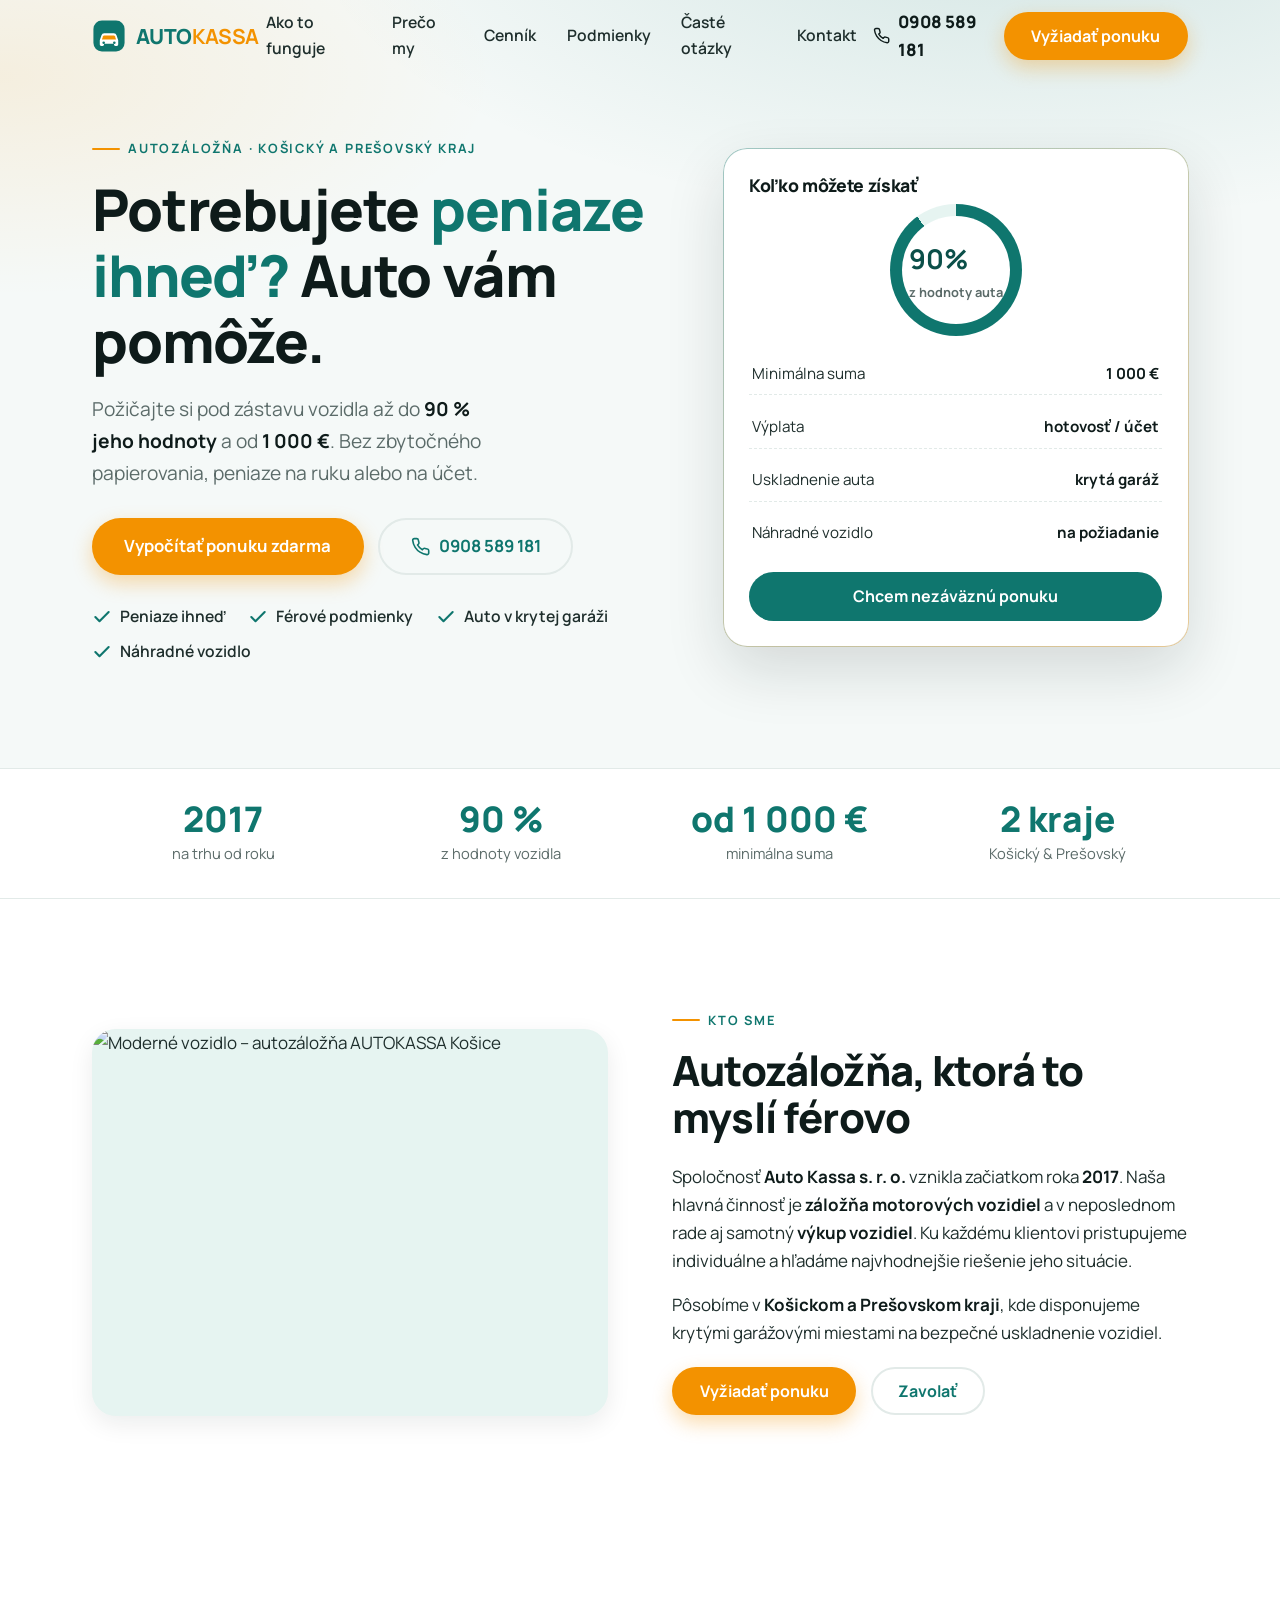
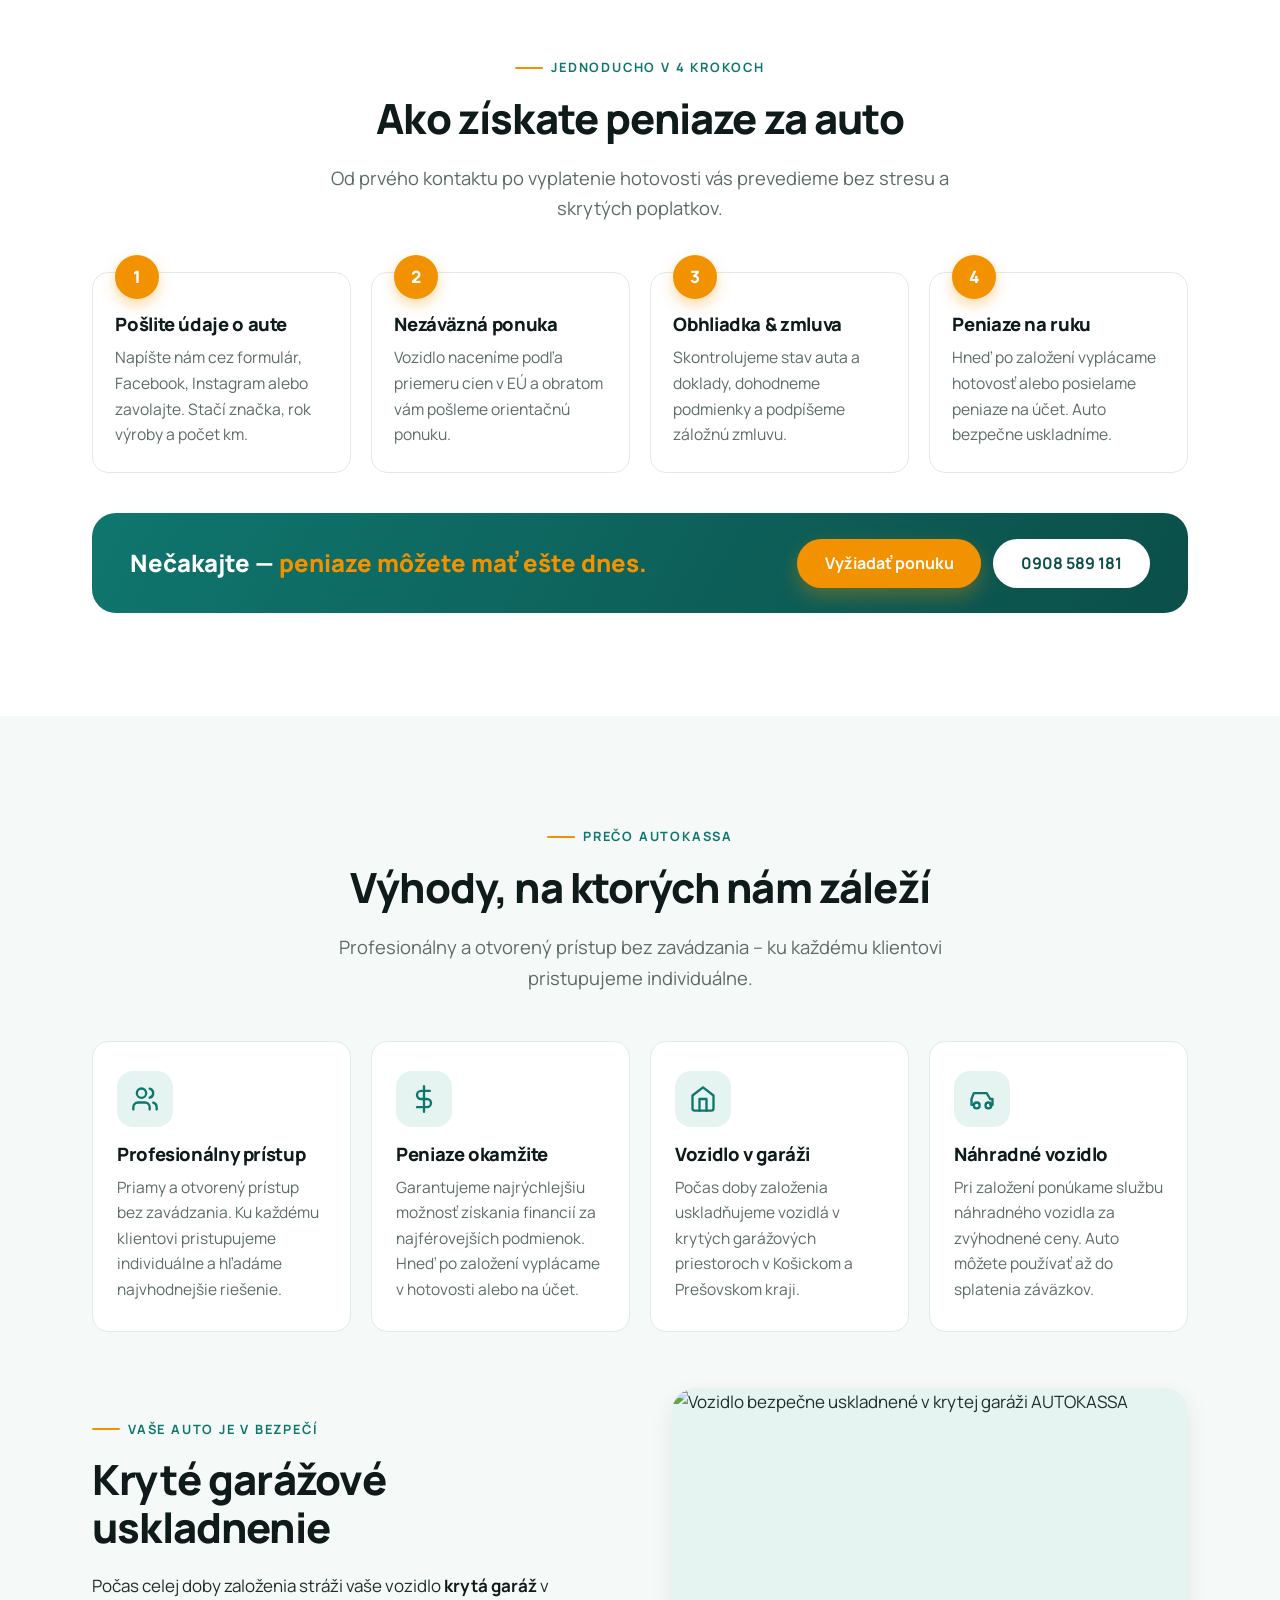
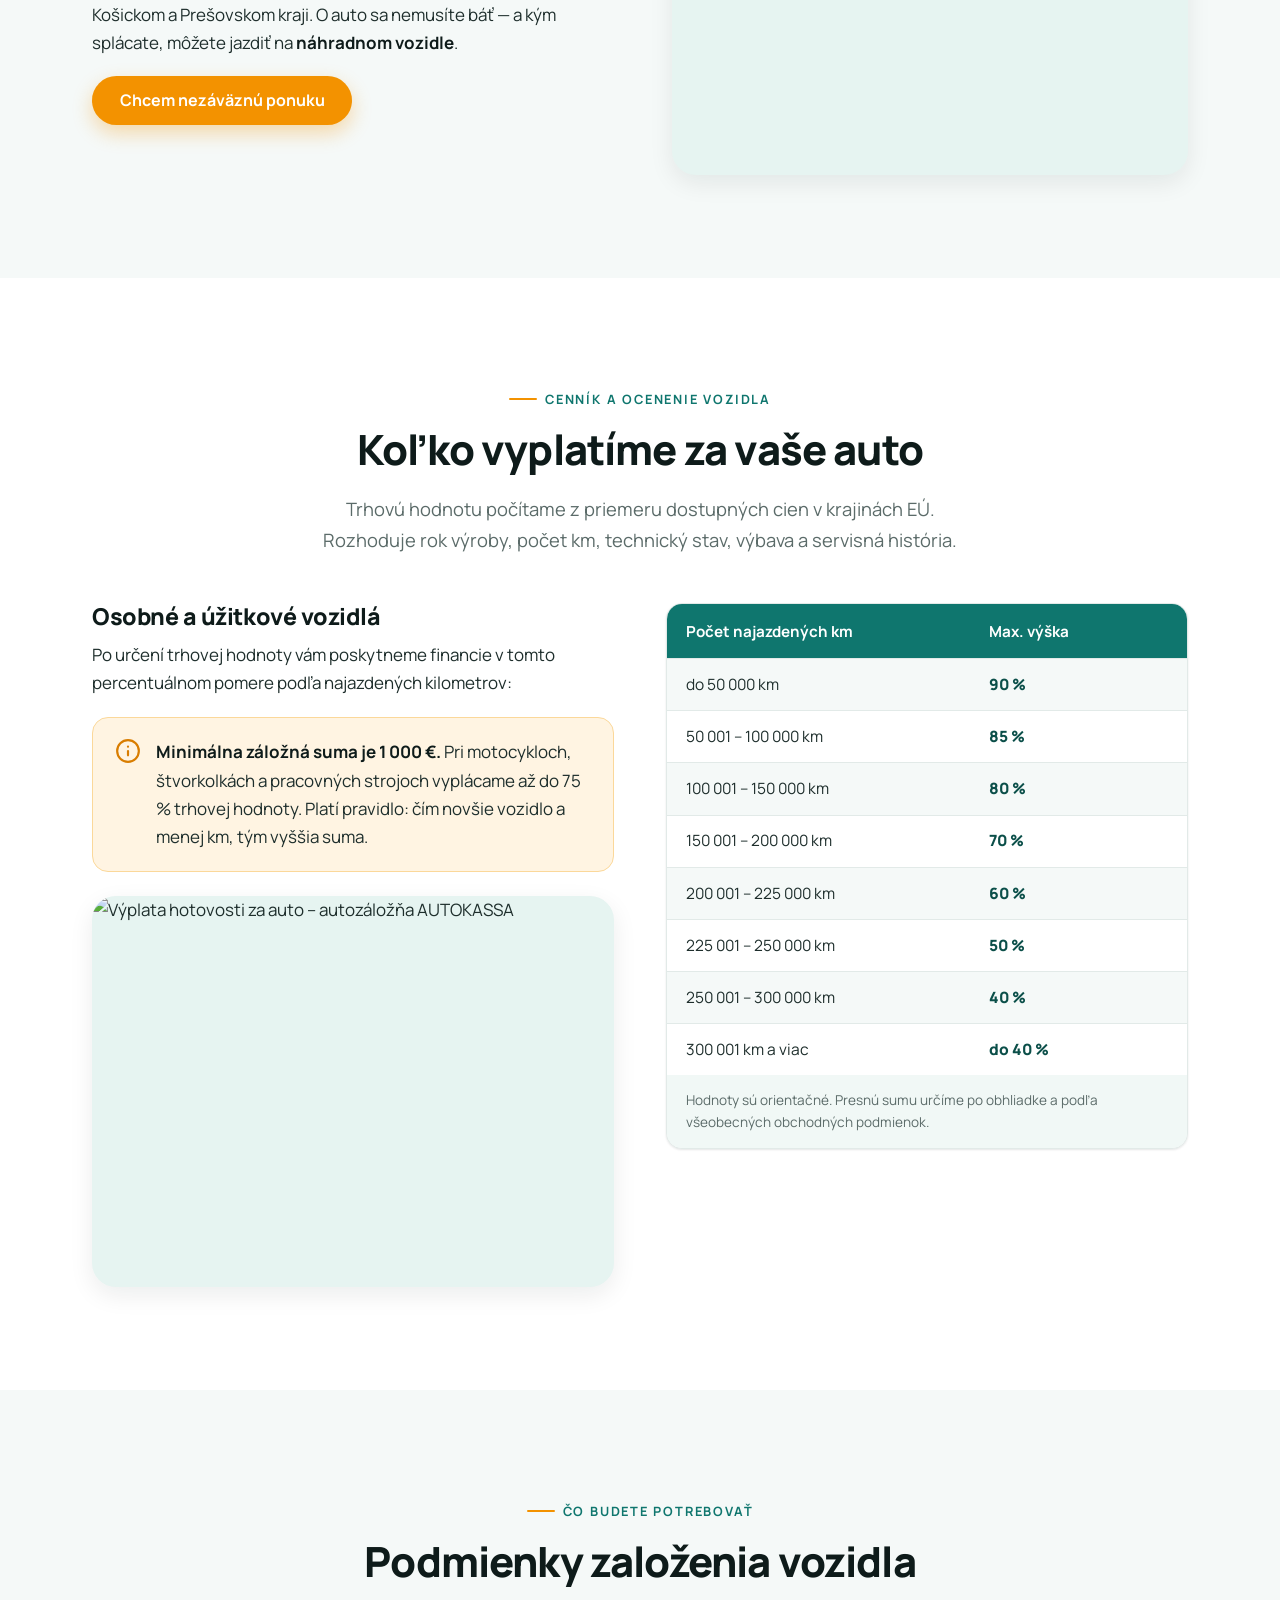
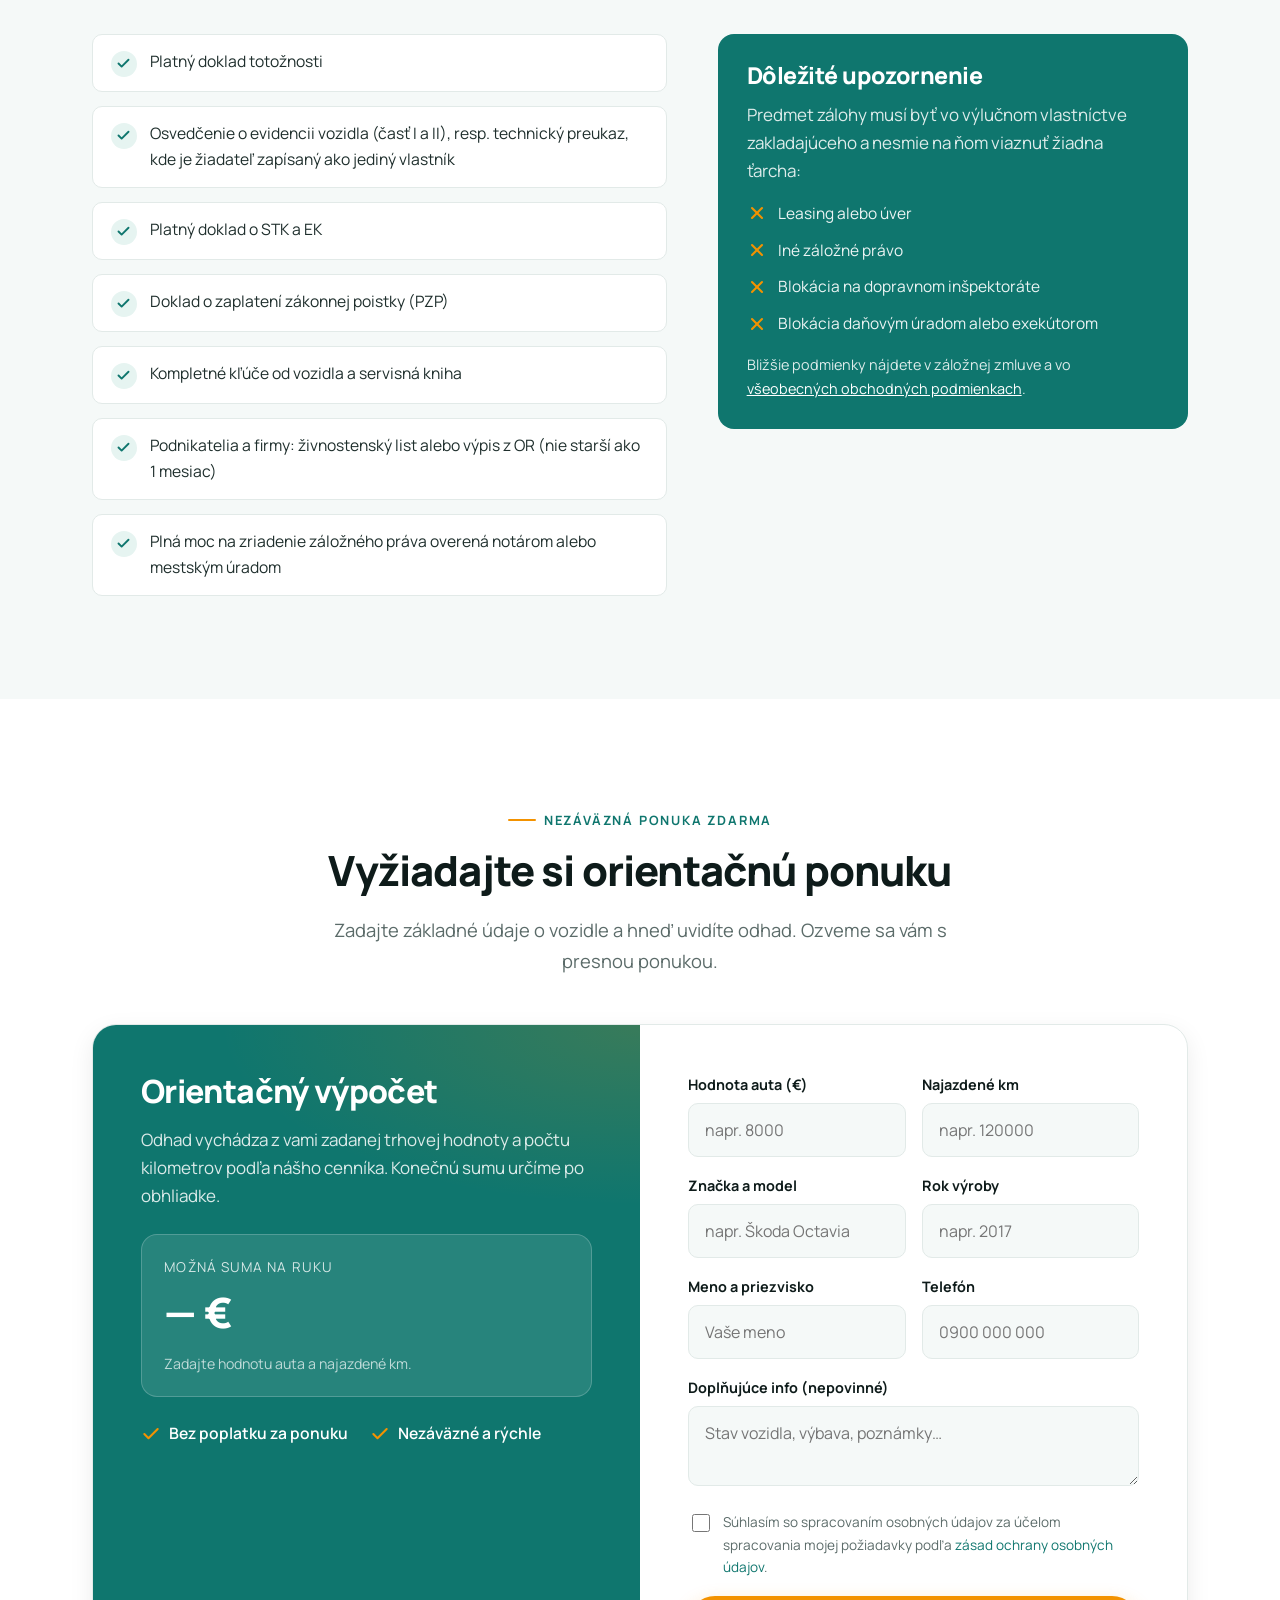
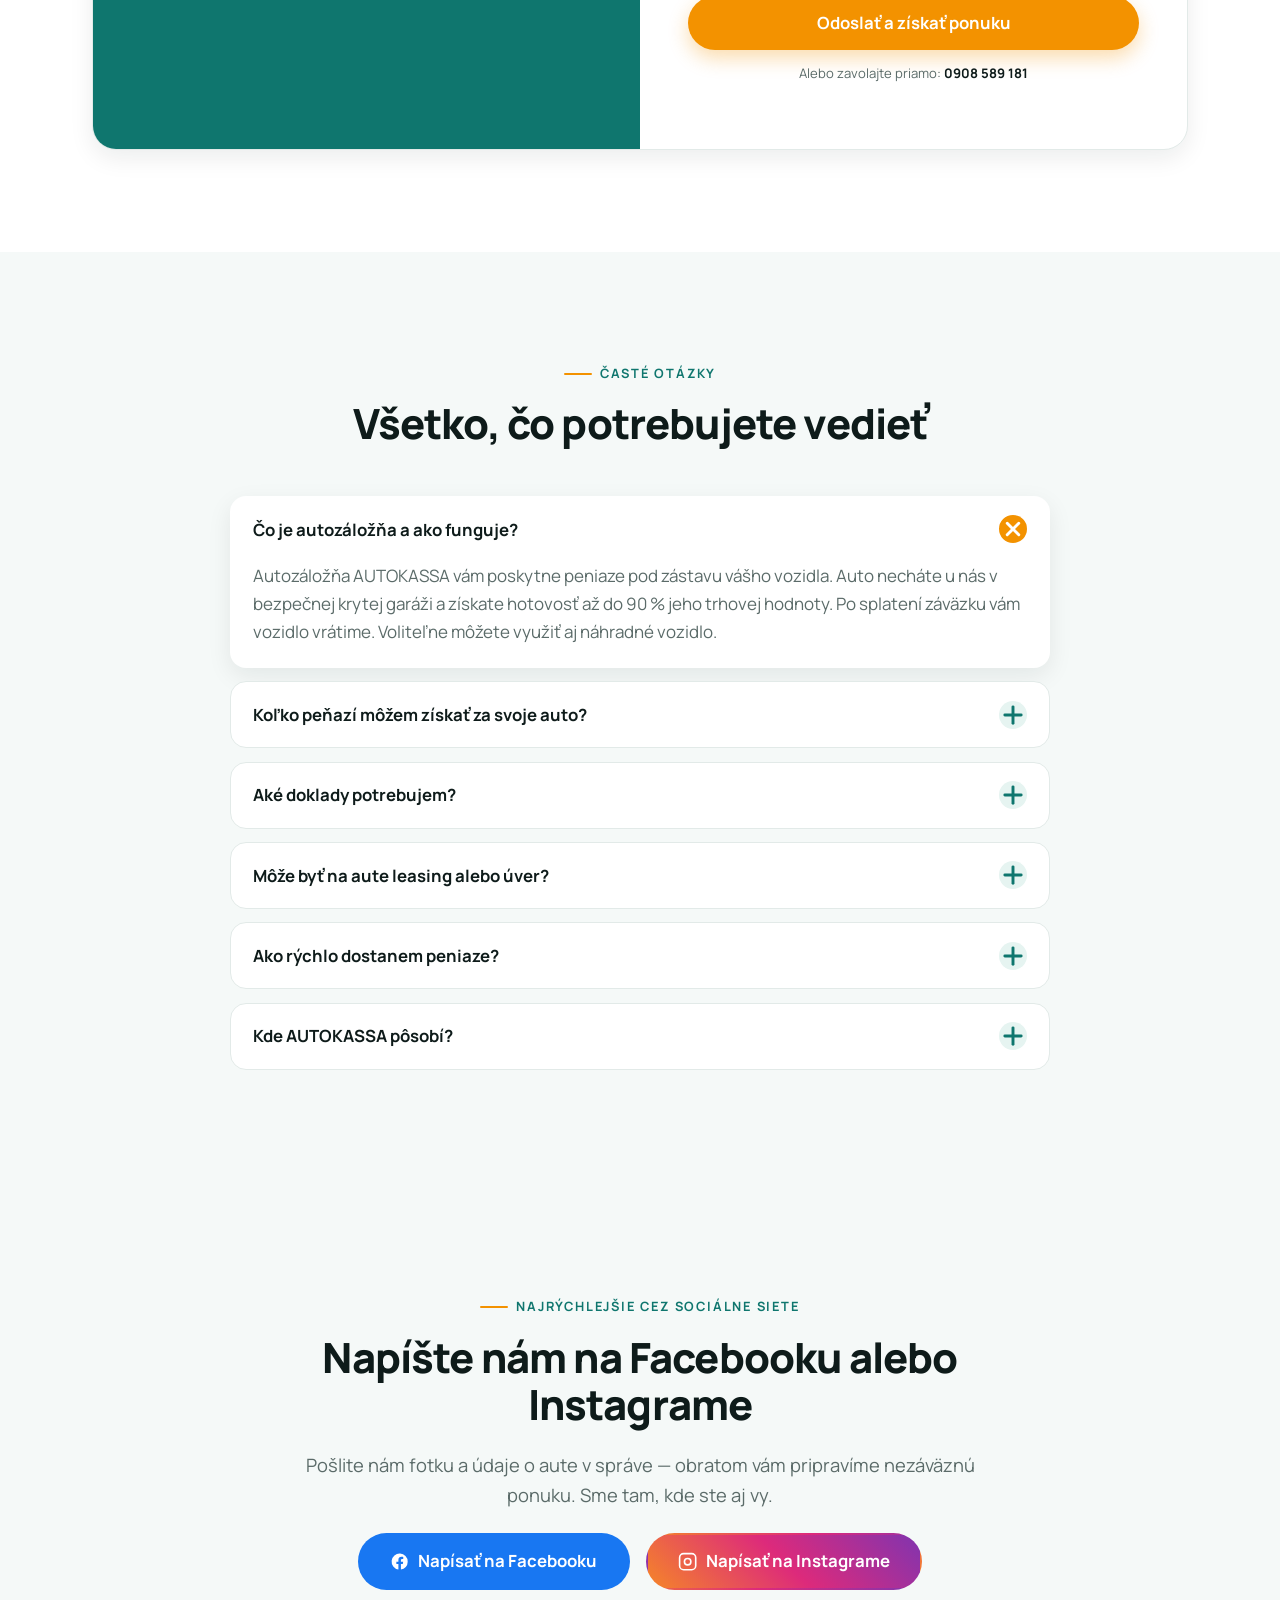
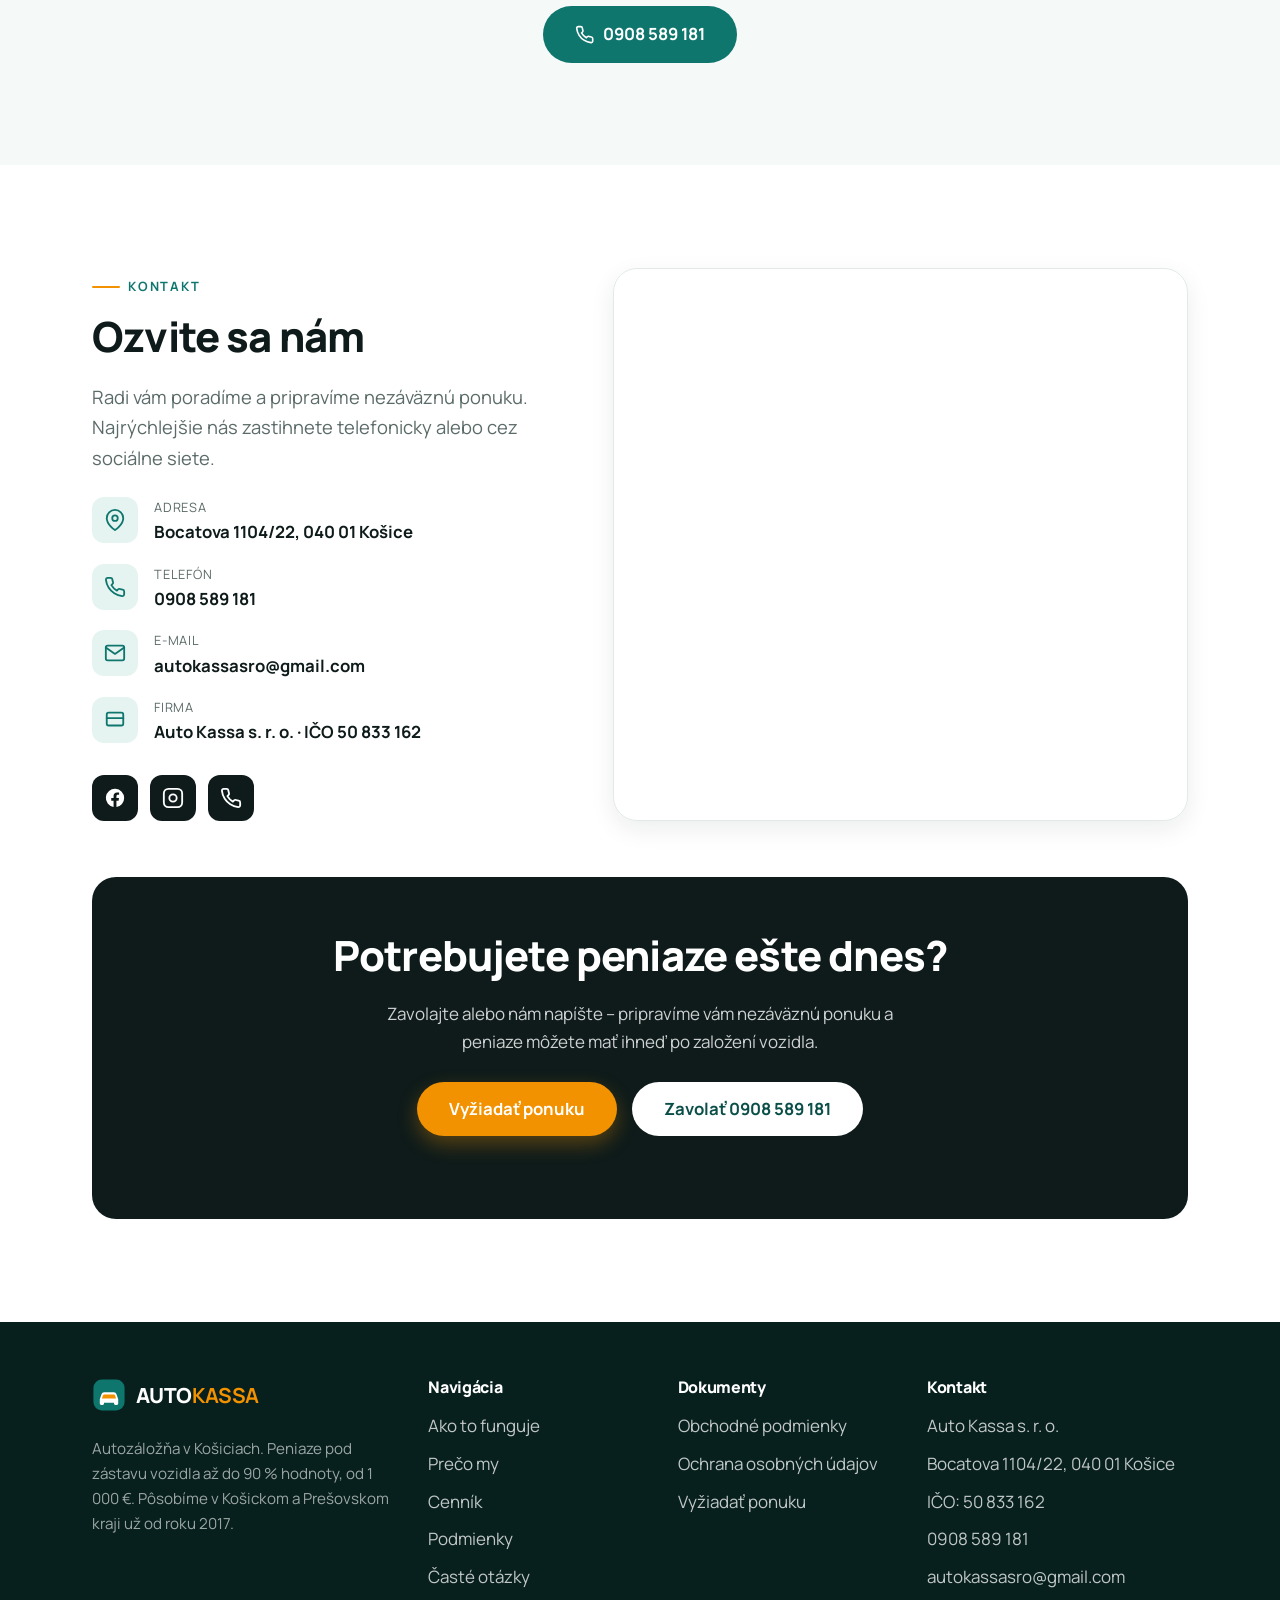
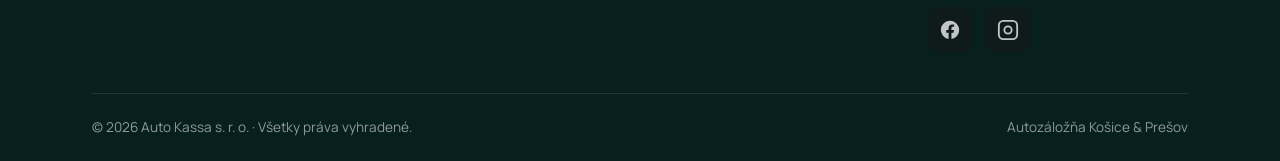
==== commit d9753bb8: "Pridať SEO/GEO PDF, viac CTA a obrázky - docs/seo-geo-audit.pdf – podklad pre klienta (prečo sú text" ====
--- a/index.html
+++ b/index.html
@@ -38,9 +38,9 @@
 <meta name="twitter:image" content="https://www.autokassa.sk/assets/img/og-image.png">
 
 <!-- Ikony / PWA -->
-<link rel="icon" href="/assets/img/favicon.svg" type="image/svg+xml">
-<link rel="apple-touch-icon" href="/assets/img/favicon.svg">
-<link rel="manifest" href="/site.webmanifest">
+<link rel="icon" href="assets/img/favicon.svg" type="image/svg+xml">
+<link rel="apple-touch-icon" href="assets/img/favicon.svg">
+<link rel="manifest" href="site.webmanifest">
 
 <!-- Výkon: predpripojenie k fontom -->
 <link rel="preconnect" href="https://fonts.googleapis.com">
@@ -49,7 +49,7 @@
 <link rel="stylesheet" href="https://fonts.googleapis.com/css2?family=Manrope:wght@500;600;700;800&display=swap" media="print" onload="this.media='all'">
 <noscript><link rel="stylesheet" href="https://fonts.googleapis.com/css2?family=Manrope:wght@500;600;700;800&display=swap"></noscript>
 
-<link rel="stylesheet" href="/assets/css/styles.css">
+<link rel="stylesheet" href="assets/css/styles.css">
 
 <!-- ====================== ŠTRUKTÚROVANÉ DÁTA (Schema.org) ====================== -->
 <!-- LocalBusiness / FinancialService – dôležité pre lokálne SEO aj AI vyhľadávače (GEO) -->
@@ -167,7 +167,7 @@
 <!-- ============================ HEADER ============================ -->
 <header class="site-header" id="header">
   <div class="container nav">
-    <a class="brand" href="/" aria-label="AUTOKASSA – domov">
+    <a class="brand" href="index.html" aria-label="AUTOKASSA – domov">
       <svg class="logo-mark" viewBox="0 0 48 48" aria-hidden="true" fill="none">
         <rect x="2" y="2" width="44" height="44" rx="12" fill="#0F766E"/>
         <path d="M11 30l2.4-7.2A4 4 0 0 1 17.2 20h13.6a4 4 0 0 1 3.8 2.8L37 30v6a2 2 0 0 1-2 2h-2a2 2 0 0 1-2-2v-1H17v1a2 2 0 0 1-2 2h-2a2 2 0 0 1-2-2v-6Z" fill="#fff"/>
@@ -258,6 +258,30 @@
     </div>
   </section>
 
+  <!-- ============================ O NÁS ============================ -->
+  <section id="o-nas">
+    <div class="container">
+      <div class="feature-row">
+        <div class="media reveal">
+          <!-- TODO: pred spustením stiahnuť obrázok do /assets/img a nahradiť lokálnou cestou (pozri README) -->
+          <img src="https://d8j0ntlcm91z4.cloudfront.net/user_3F07N0J0IOCWTeAHtfAN8FNjtWB/hf_20260618_185213_b7571df7-dc48-462c-9cd1-af3486596484_min.webp"
+               width="1376" height="768" loading="lazy" decoding="async"
+               alt="Moderné vozidlo – autozáložňa AUTOKASSA Košice">
+        </div>
+        <div class="reveal d1">
+          <span class="eyebrow">Kto sme</span>
+          <h2>Autozáložňa, ktorá to myslí férovo</h2>
+          <p>Spoločnosť <strong>Auto Kassa s. r. o.</strong> vznikla začiatkom roka <strong>2017</strong>. Naša hlavná činnosť je <strong>záložňa motorových vozidiel</strong> a v neposlednom rade aj samotný <strong>výkup vozidiel</strong>. Ku každému klientovi pristupujeme individuálne a hľadáme najvhodnejšie riešenie jeho situácie.</p>
+          <p>Pôsobíme v <strong>Košickom a Prešovskom kraji</strong>, kde disponujeme krytými garážovými miestami na bezpečné uskladnenie vozidiel.</p>
+          <div class="hero-actions" style="margin-top:1.2rem">
+            <a class="btn btn-primary" href="#kalkulacka">Vyžiadať ponuku</a>
+            <a class="btn btn-ghost" href="tel:+421908589181">Zavolať</a>
+          </div>
+        </div>
+      </div>
+    </div>
+  </section>
+
   <!-- ============================ AKO TO FUNGUJE ============================ -->
   <section id="ako-to-funguje">
     <div class="container">
@@ -272,6 +296,14 @@
         <div class="step reveal d2"><div class="n"></div><h3>Obhliadka &amp; zmluva</h3><p>Skontrolujeme stav auta a doklady, dohodneme podmienky a podpíšeme záložnú zmluvu.</p></div>
         <div class="step reveal d3"><div class="n"></div><h3>Peniaze na ruku</h3><p>Hneď po založení vyplácame hotovosť alebo posielame peniaze na účet. Auto bezpečne uskladníme.</p></div>
       </div>
+
+      <div class="cta-strip reveal" style="margin-top:2.5rem">
+        <p class="cta-strip-text">Nečakajte — <span>peniaze môžete mať ešte dnes.</span></p>
+        <div class="cta-strip-actions">
+          <a class="btn btn-primary" href="#kalkulacka">Vyžiadať ponuku</a>
+          <a class="btn btn-light" href="tel:+421908589181">0908 589 181</a>
+        </div>
+      </div>
     </div>
   </section>
 
@@ -303,6 +335,22 @@
           <div class="ico"><svg viewBox="0 0 24 24" fill="none" stroke="currentColor" stroke-width="2" stroke-linecap="round" stroke-linejoin="round"><path d="M5 17H3v-5l2-5h11l3 5h2v5h-2"/><circle cx="7.5" cy="17.5" r="2.5"/><circle cx="17.5" cy="17.5" r="2.5"/></svg></div>
           <h3>Náhradné vozidlo</h3>
           <p>Pri založení ponúkame službu náhradného vozidla za zvýhodnené ceny. Auto môžete používať až do splatenia záväzkov.</p>
+        </div>
+      </div>
+
+      <div class="feature-row reverse" style="margin-top:3.5rem">
+        <div class="media reveal">
+          <img src="https://d8j0ntlcm91z4.cloudfront.net/user_3F07N0J0IOCWTeAHtfAN8FNjtWB/hf_20260618_184757_21cc987f-ca56-46ea-9afe-fe9b64e21cde_min.webp"
+               width="1376" height="768" loading="lazy" decoding="async"
+               alt="Vozidlo bezpečne uskladnené v krytej garáži AUTOKASSA">
+        </div>
+        <div class="reveal d1">
+          <span class="eyebrow">Vaše auto je v bezpečí</span>
+          <h2>Kryté garážové uskladnenie</h2>
+          <p>Počas celej doby založenia stráži vaše vozidlo <strong>krytá garáž</strong> v Košickom a Prešovskom kraji. O auto sa nemusíte báť — a kým splácate, môžete jazdiť na <strong>náhradnom vozidle</strong>.</p>
+          <div class="hero-actions" style="margin-top:1.2rem">
+            <a class="btn btn-primary" href="#kalkulacka">Chcem nezáväznú ponuku</a>
+          </div>
         </div>
       </div>
     </div>
@@ -326,6 +374,11 @@
             <div>
               <b>Minimálna záložná suma je 1 000 €.</b> Pri motocykloch, štvorkolkách a pracovných strojoch vyplácame až do 75 % trhovej hodnoty. Platí pravidlo: čím novšie vozidlo a menej km, tým vyššia suma.
             </div>
+          </div>
+          <div class="media reveal" style="aspect-ratio:4/3;margin-top:1.5rem">
+            <img src="https://d8j0ntlcm91z4.cloudfront.net/user_3F07N0J0IOCWTeAHtfAN8FNjtWB/hf_20260618_185212_b384466b-cda0-4d60-9f7f-b8a67ae54567_min.webp"
+                 width="1200" height="896" loading="lazy" decoding="async"
+                 alt="Výplata hotovosti za auto – autozáložňa AUTOKASSA">
           </div>
         </div>
 
@@ -373,7 +426,7 @@
             <li><svg viewBox="0 0 24 24" fill="none" stroke="currentColor" stroke-width="2.5" stroke-linecap="round" stroke-linejoin="round"><line x1="18" y1="6" x2="6" y2="18"/><line x1="6" y1="6" x2="18" y2="18"/></svg> Blokácia na dopravnom inšpektoráte</li>
             <li><svg viewBox="0 0 24 24" fill="none" stroke="currentColor" stroke-width="2.5" stroke-linecap="round" stroke-linejoin="round"><line x1="18" y1="6" x2="6" y2="18"/><line x1="6" y1="6" x2="18" y2="18"/></svg> Blokácia daňovým úradom alebo exekútorom</li>
           </ul>
-          <p style="margin-top:1rem;margin-bottom:0;font-size:.9rem">Bližšie podmienky nájdete v záložnej zmluve a vo <a href="/obchodne-podmienky.html" style="color:#fff;text-decoration:underline">všeobecných obchodných podmienkach</a>.</p>
+          <p style="margin-top:1rem;margin-bottom:0;font-size:.9rem">Bližšie podmienky nájdete v záložnej zmluve a vo <a href="obchodne-podmienky.html" style="color:#fff;text-decoration:underline">všeobecných obchodných podmienkach</a>.</p>
         </div>
       </div>
     </div>
@@ -442,7 +495,7 @@
             </div>
             <label class="consent">
               <input type="checkbox" name="suhlas" required>
-              <span>Súhlasím so spracovaním osobných údajov za účelom spracovania mojej požiadavky podľa <a href="/ochrana-osobnych-udajov.html">zásad ochrany osobných údajov</a>.</span>
+              <span>Súhlasím so spracovaním osobných údajov za účelom spracovania mojej požiadavky podľa <a href="ochrana-osobnych-udajov.html">zásad ochrany osobných údajov</a>.</span>
             </label>
             <button type="submit" class="btn btn-primary btn-block btn-lg">Odoslať a získať ponuku</button>
             <p class="form-note">Alebo zavolajte priamo: <a href="tel:+421908589181"><strong>0908 589 181</strong></a></p>
@@ -487,6 +540,31 @@
           <summary>Kde AUTOKASSA pôsobí? <span class="chev"><svg viewBox="0 0 24 24" fill="none" stroke="currentColor" stroke-width="2.5" stroke-linecap="round"><line x1="12" y1="5" x2="12" y2="19"/><line x1="5" y1="12" x2="19" y2="12"/></svg></span></summary>
           <div class="answer"><p>Sídlime v Košiciach na adrese Bocatova 1104/22 a pôsobíme v Košickom a Prešovskom kraji, kde máme kryté garážové miesta na uskladnenie vozidiel.</p></div>
         </details>
+      </div>
+    </div>
+  </section>
+
+  <!-- ============================ SOCIÁLNY CTA ============================ -->
+  <section class="bg-soft">
+    <div class="container">
+      <div class="social-cta reveal">
+        <span class="eyebrow" style="justify-content:center">Najrýchlejšie cez sociálne siete</span>
+        <h2>Napíšte nám na Facebooku alebo Instagrame</h2>
+        <p class="lead">Pošlite nám fotku a údaje o aute v správe — obratom vám pripravíme nezáväznú ponuku. Sme tam, kde ste aj vy.</p>
+        <div class="social-btns">
+          <a class="btn btn-fb btn-lg" href="https://www.facebook.com/autokassa" target="_blank" rel="noopener">
+            <svg viewBox="0 0 24 24" fill="currentColor" width="20" height="20"><path d="M22 12a10 10 0 1 0-11.56 9.88v-6.99H7.9V12h2.54V9.8c0-2.5 1.49-3.89 3.78-3.89 1.09 0 2.24.2 2.24.2v2.46h-1.26c-1.24 0-1.63.77-1.63 1.56V12h2.78l-.44 2.89h-2.34v6.99A10 10 0 0 0 22 12z"/></svg>
+            Napísať na Facebooku
+          </a>
+          <a class="btn btn-ig btn-lg" href="https://www.instagram.com/autokassa" target="_blank" rel="noopener">
+            <svg viewBox="0 0 24 24" fill="none" stroke="currentColor" stroke-width="2" width="20" height="20"><rect x="2" y="2" width="20" height="20" rx="5"/><circle cx="12" cy="12" r="4"/><line x1="17.5" y1="6.5" x2="17.5" y2="6.5"/></svg>
+            Napísať na Instagrame
+          </a>
+          <a class="btn btn-dark btn-lg" href="tel:+421908589181">
+            <svg viewBox="0 0 24 24" fill="none" stroke="currentColor" stroke-width="2" stroke-linecap="round" stroke-linejoin="round" width="20" height="20"><path d="M22 16.92v3a2 2 0 0 1-2.18 2 19.79 19.79 0 0 1-8.63-3.07 19.5 19.5 0 0 1-6-6 19.79 19.79 0 0 1-3.07-8.67A2 2 0 0 1 4.11 2h3a2 2 0 0 1 2 1.72c.13.96.36 1.9.7 2.81a2 2 0 0 1-.45 2.11L8.09 9.91a16 16 0 0 0 6 6l1.27-1.27a2 2 0 0 1 2.11-.45c.9.34 1.85.57 2.81.7A2 2 0 0 1 22 16.92Z"/></svg>
+            0908 589 181
+          </a>
+        </div>
       </div>
     </div>
   </section>
@@ -549,7 +627,7 @@
   <div class="container">
     <div class="footer-grid">
       <div>
-        <a class="brand" href="/" aria-label="AUTOKASSA">
+        <a class="brand" href="index.html" aria-label="AUTOKASSA">
           <svg class="logo-mark" viewBox="0 0 48 48" aria-hidden="true" fill="none">
             <rect x="2" y="2" width="44" height="44" rx="12" fill="#0F766E"/>
             <path d="M11 30l2.4-7.2A4 4 0 0 1 17.2 20h13.6a4 4 0 0 1 3.8 2.8L37 30v6a2 2 0 0 1-2 2h-2a2 2 0 0 1-2-2v-1H17v1a2 2 0 0 1-2 2h-2a2 2 0 0 1-2-2v-6Z" fill="#fff"/>
@@ -572,8 +650,8 @@
       <div>
         <h4>Dokumenty</h4>
         <ul>
-          <li><a href="/obchodne-podmienky.html">Obchodné podmienky</a></li>
-          <li><a href="/ochrana-osobnych-udajov.html">Ochrana osobných údajov</a></li>
+          <li><a href="obchodne-podmienky.html">Obchodné podmienky</a></li>
+          <li><a href="ochrana-osobnych-udajov.html">Ochrana osobných údajov</a></li>
           <li><a href="#kalkulacka">Vyžiadať ponuku</a></li>
         </ul>
       </div>
@@ -605,6 +683,6 @@
   <a class="fab-quote" href="#kalkulacka" aria-label="Vyžiadať ponuku">Ponuka</a>
 </div>
 
-<script src="/assets/js/main.js" defer></script>
+<script src="assets/js/main.js" defer></script>
 </body>
 </html>
--- a/assets/css/styles.css
+++ b/assets/css/styles.css
@@ -720,6 +720,40 @@
 .prose p, .prose li { color: var(--text); }
 .prose .updated { color: var(--muted); font-size: .9rem; }
 
+/* Obrázky & médiá */
+.media { border-radius: var(--r-lg); overflow: hidden; box-shadow: var(--shadow); background: var(--brand-tint); position: relative; }
+.media img { width: 100%; height: 100%; object-fit: cover; display: block; }
+.feature-row { display: grid; grid-template-columns: 1fr 1fr; gap: clamp(2rem,5vw,4rem); align-items: center; }
+.feature-row.reverse .media { order: 2; }
+.feature-row .media { aspect-ratio: 4 / 3; }
+.hero-media { aspect-ratio: 16 / 10; margin-top: 1.5rem; }
+
+/* Kompaktný CTA pás */
+.cta-strip {
+  display: flex;
+  align-items: center;
+  justify-content: space-between;
+  flex-wrap: wrap;
+  gap: 1.2rem;
+  background: linear-gradient(120deg, var(--brand) 0%, var(--brand-dark) 100%);
+  color: #fff;
+  border-radius: var(--r-lg);
+  padding: 1.6rem clamp(1.4rem, 4vw, 2.4rem);
+}
+.cta-strip .cta-strip-text { font-size: clamp(1.15rem, 2.4vw, 1.5rem); font-weight: 800; color: #fff; margin: 0; }
+.cta-strip .cta-strip-text span { color: var(--accent); }
+.cta-strip .cta-strip-actions { display: flex; gap: .75rem; flex-wrap: wrap; }
+
+/* Sociálny CTA blok (FB/IG ako hlavné kanály) */
+.social-cta { text-align: center; max-width: 720px; margin: 0 auto; }
+.social-cta .social-btns { display: flex; gap: 1rem; justify-content: center; flex-wrap: wrap; margin-top: 1.4rem; }
+.btn-fb { background: #1877F2; color: #fff; }
+.btn-fb:hover { background: #0f63d6; color: #fff; transform: translateY(-2px); }
+.btn-ig { background: linear-gradient(45deg, #F58529, #DD2A7B 50%, #8134AF 100%); color: #fff; }
+.btn-ig:hover { color: #fff; transform: translateY(-2px); filter: brightness(1.05); }
+.btn-wa { background: #25D366; color: #073; }
+.btn-wa:hover { background: #1ebe5a; color: #062; transform: translateY(-2px); }
+
 /* 17. PLÁVAJÚCE CTA (mobil) ---------------------------------------------- */
 .fab {
   position: fixed;
@@ -763,11 +797,17 @@
   .price-wrap, .req-grid, .contact-grid { grid-template-columns: 1fr; }
   .quote { grid-template-columns: 1fr; }
   .footer-grid { grid-template-columns: 1fr 1fr; }
+  .feature-row { grid-template-columns: 1fr; }
+  .feature-row.reverse .media { order: 0; }
+  .cta-strip { flex-direction: column; align-items: flex-start; text-align: left; }
 }
 
 @media (max-width: 760px) {
   .nav-links, .nav-phone { display: none; }
   .nav-toggle { display: inline-flex; }
+  /* CTA tlačidlo v hlavičke na mobile prekáža – nahrádza ho plávajúce tlačidlo a hero CTA */
+  .nav-cta .btn-primary { display: none; }
+  .brand { font-size: 1.18rem; }
 
   /* Mobilné menu */
   .nav-links.open {
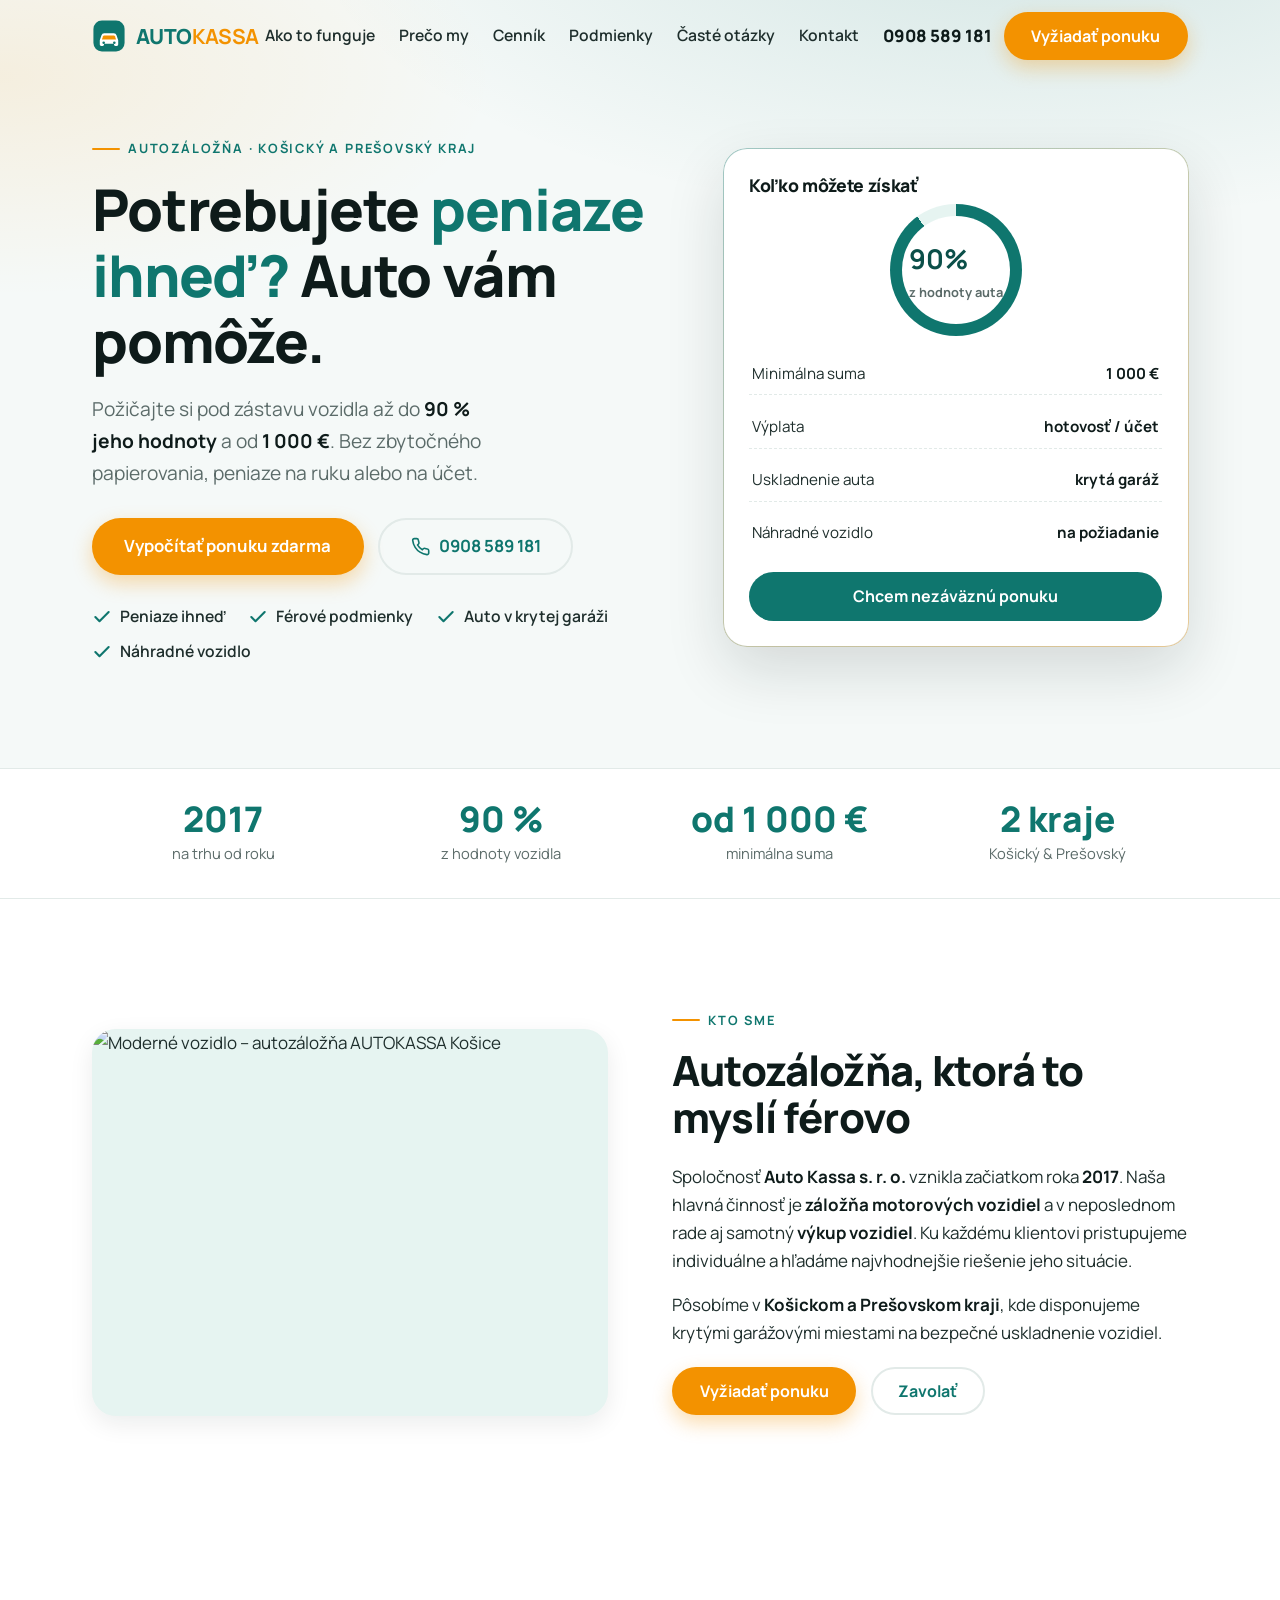
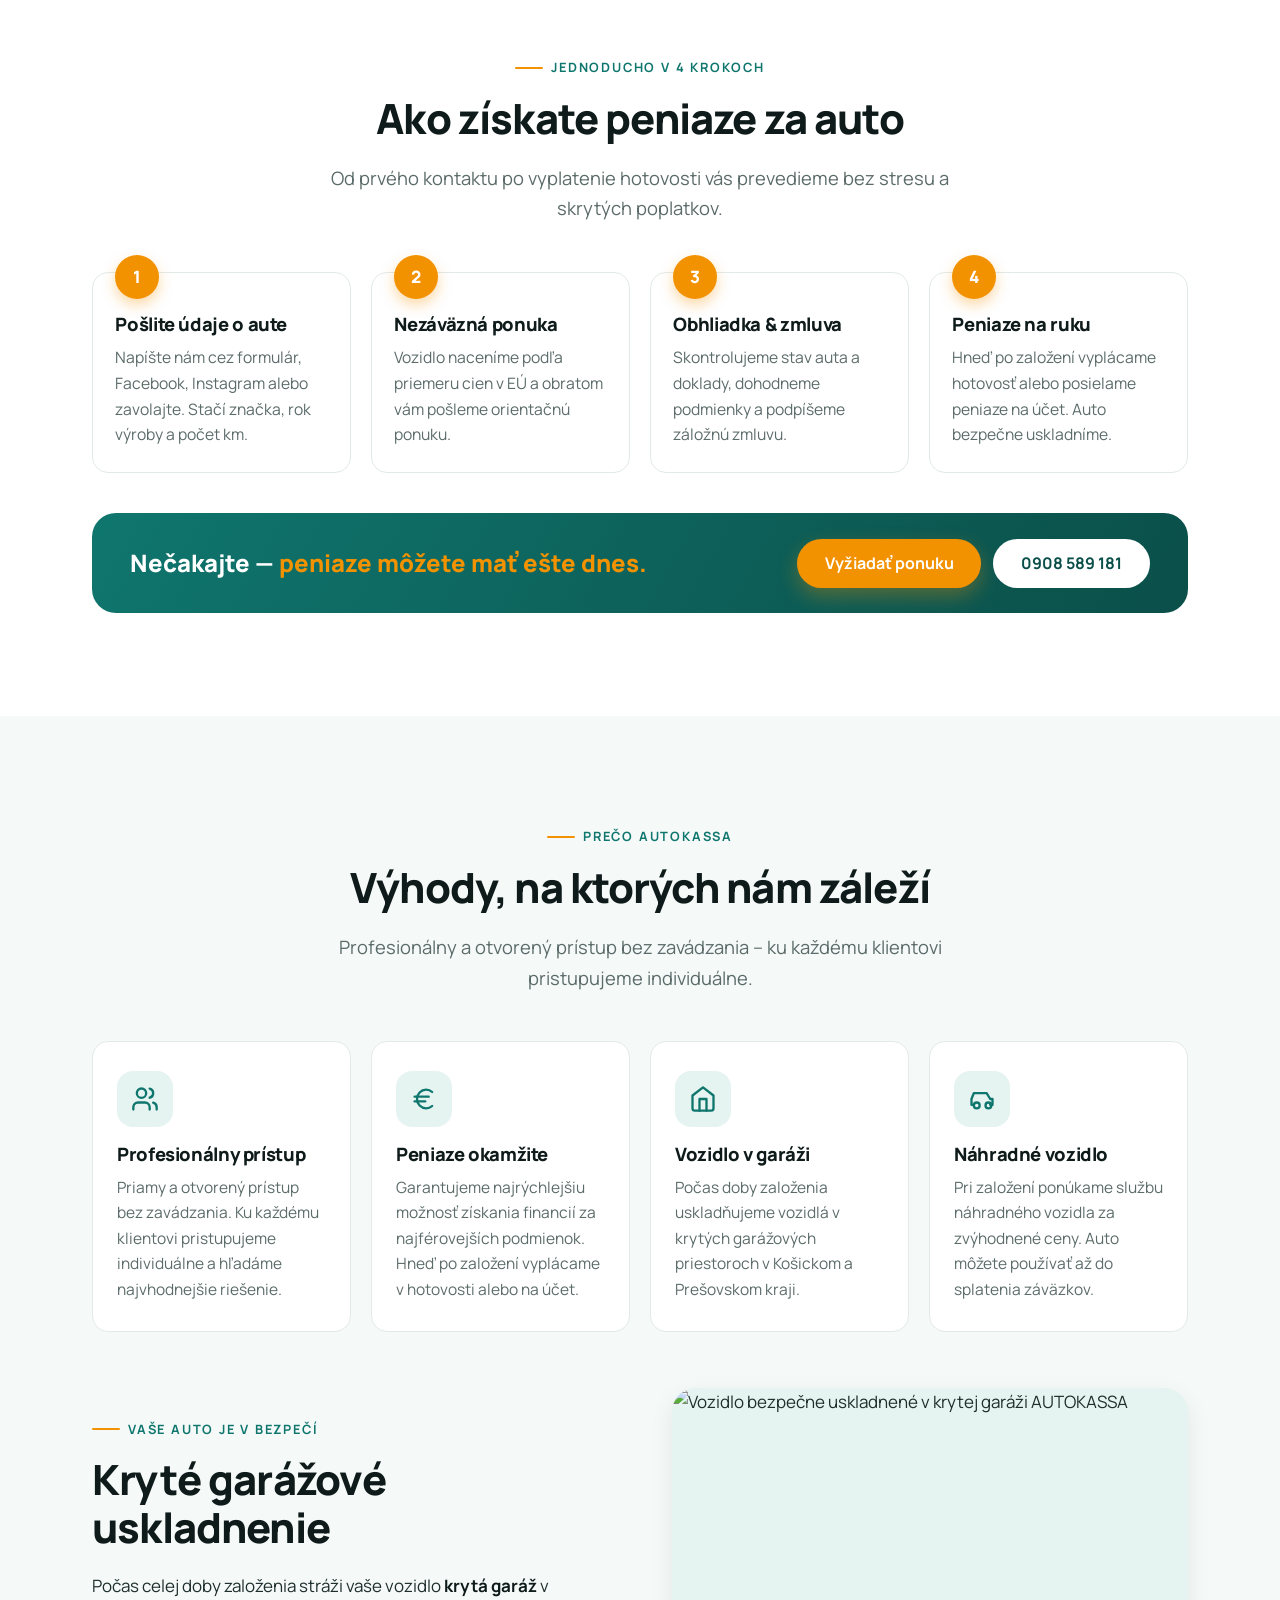
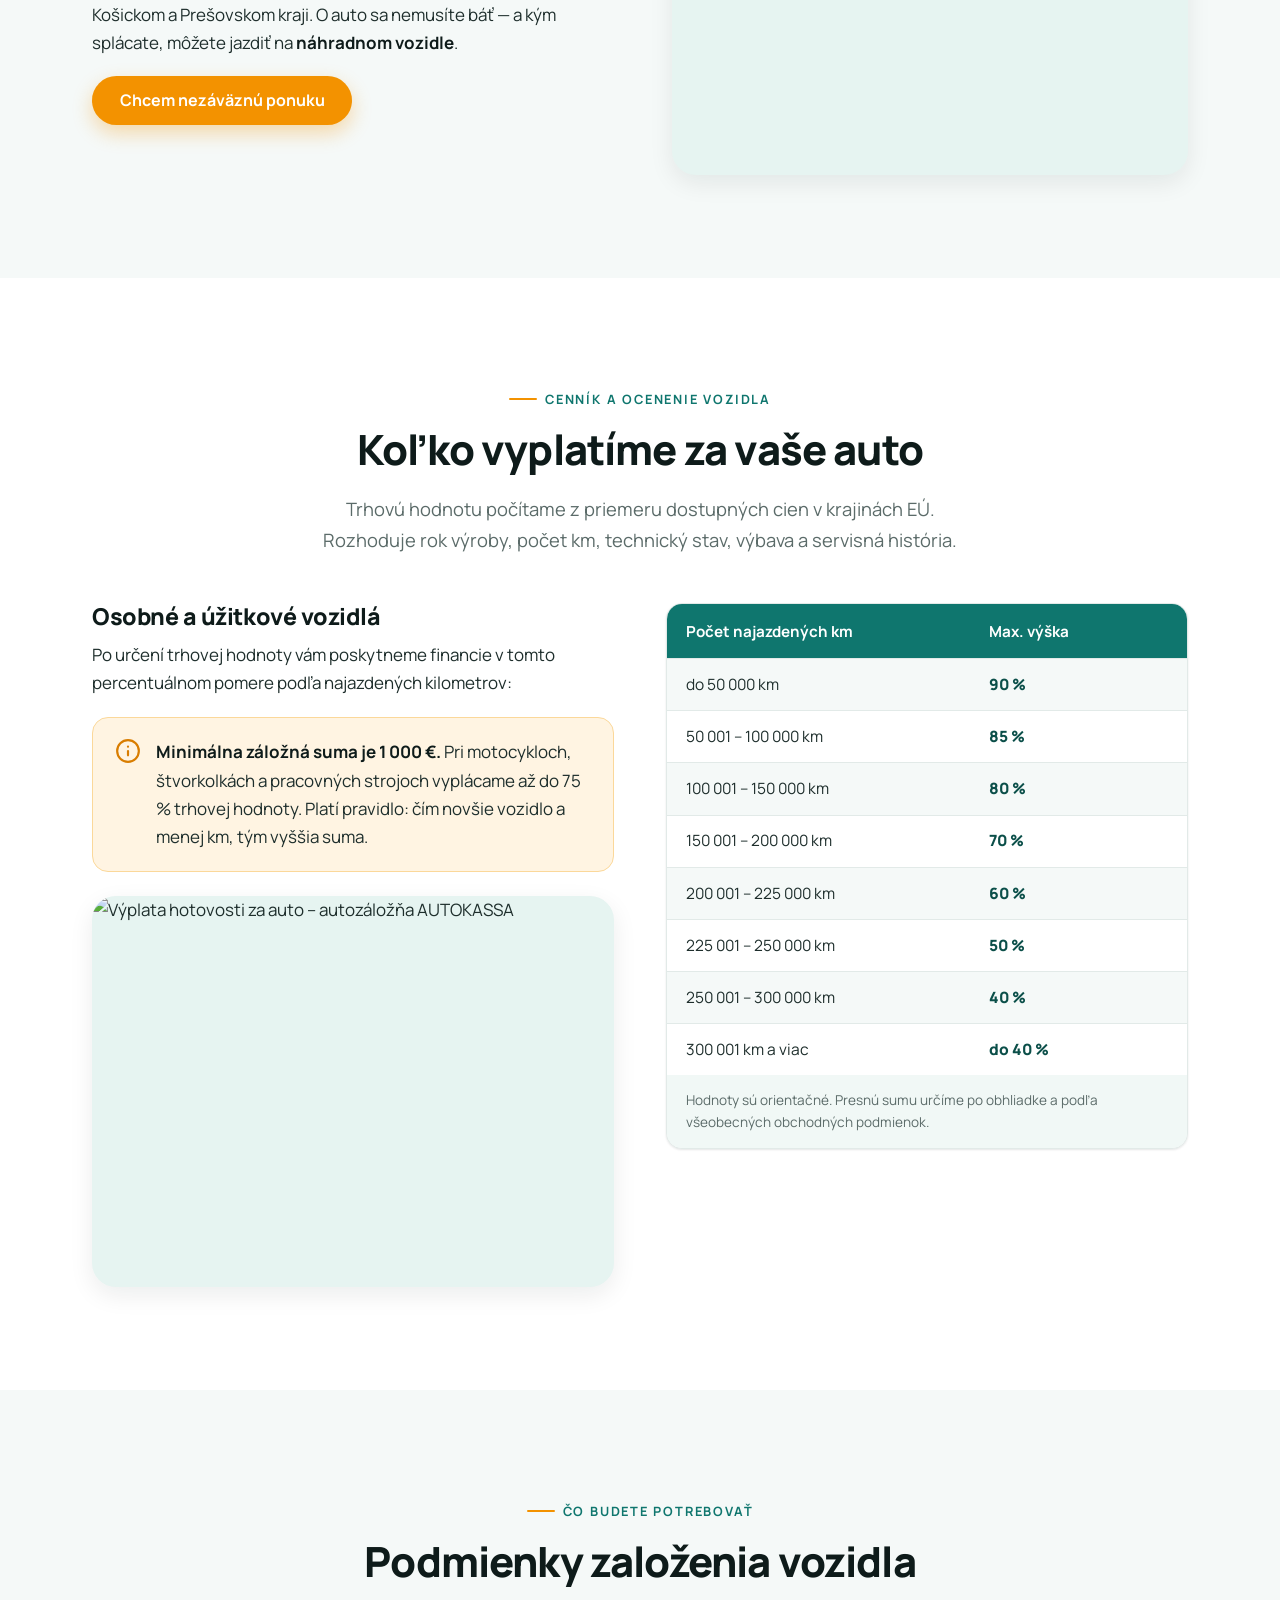
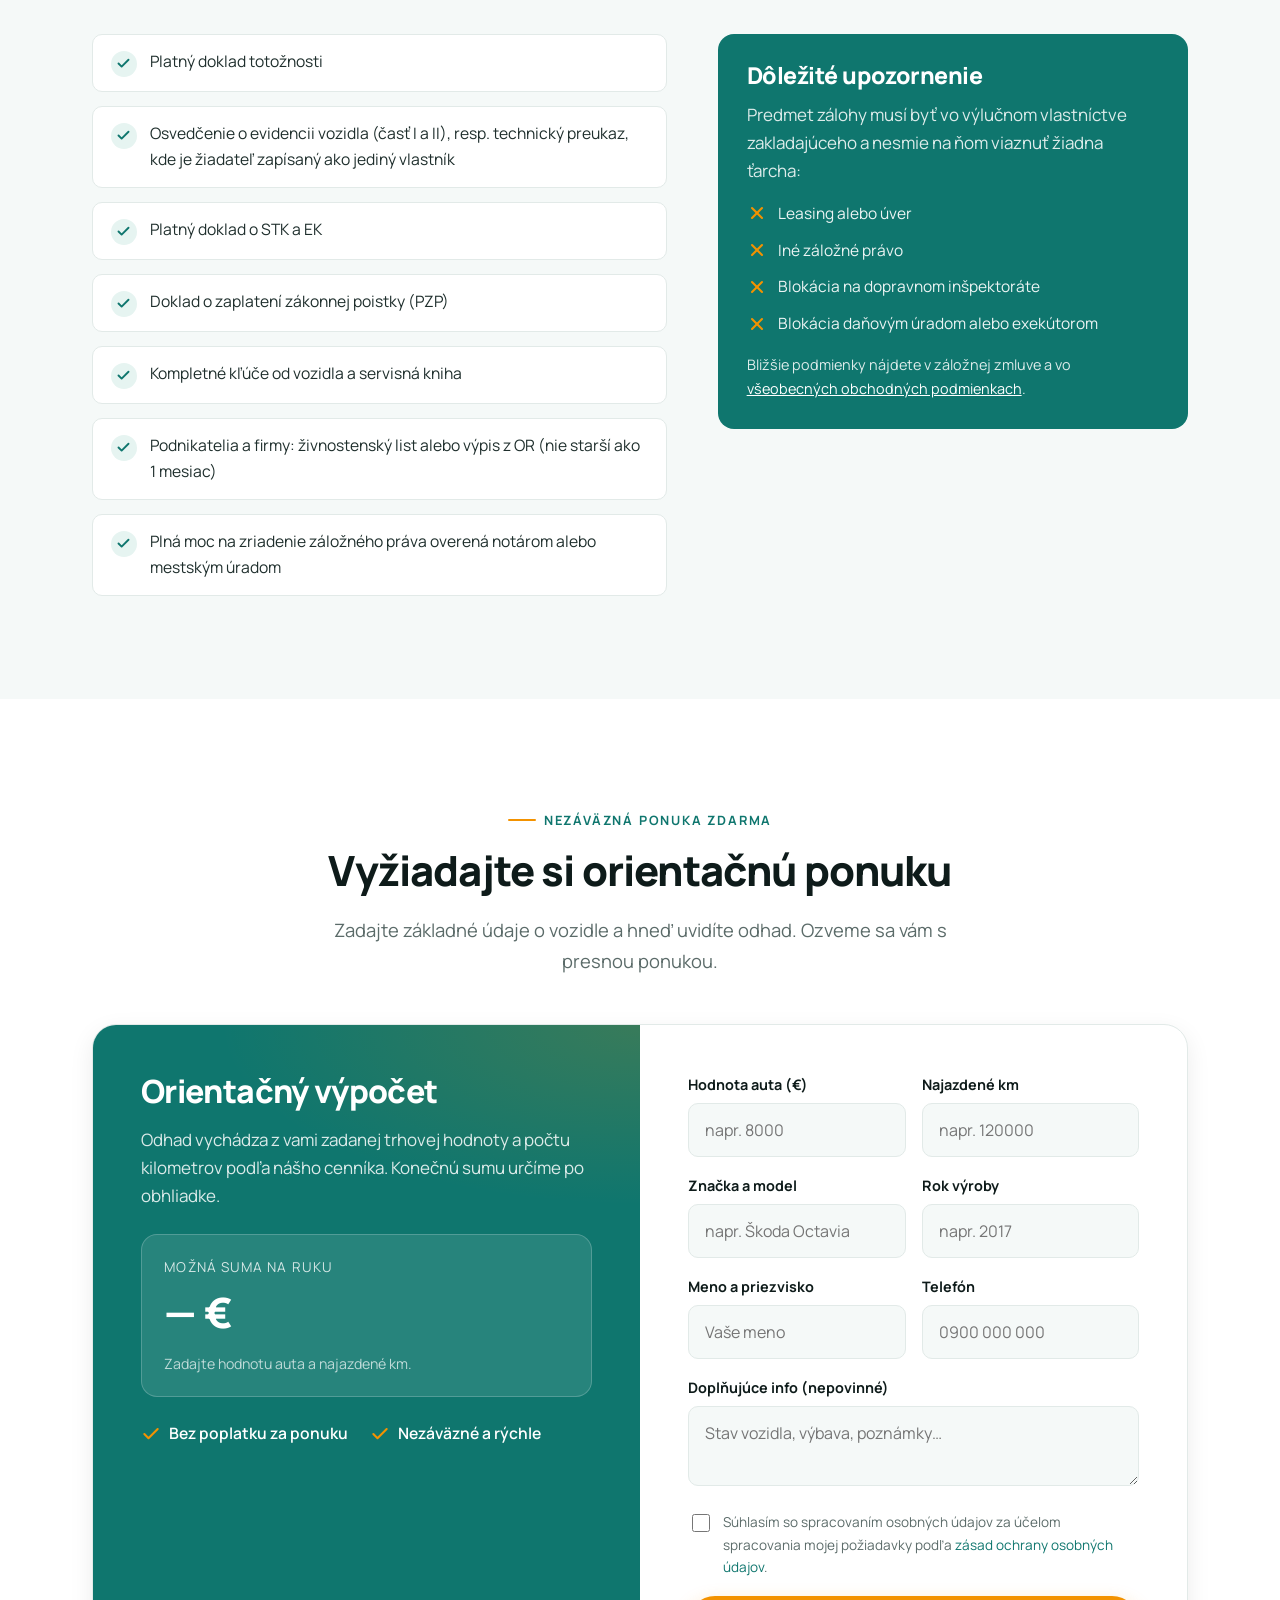
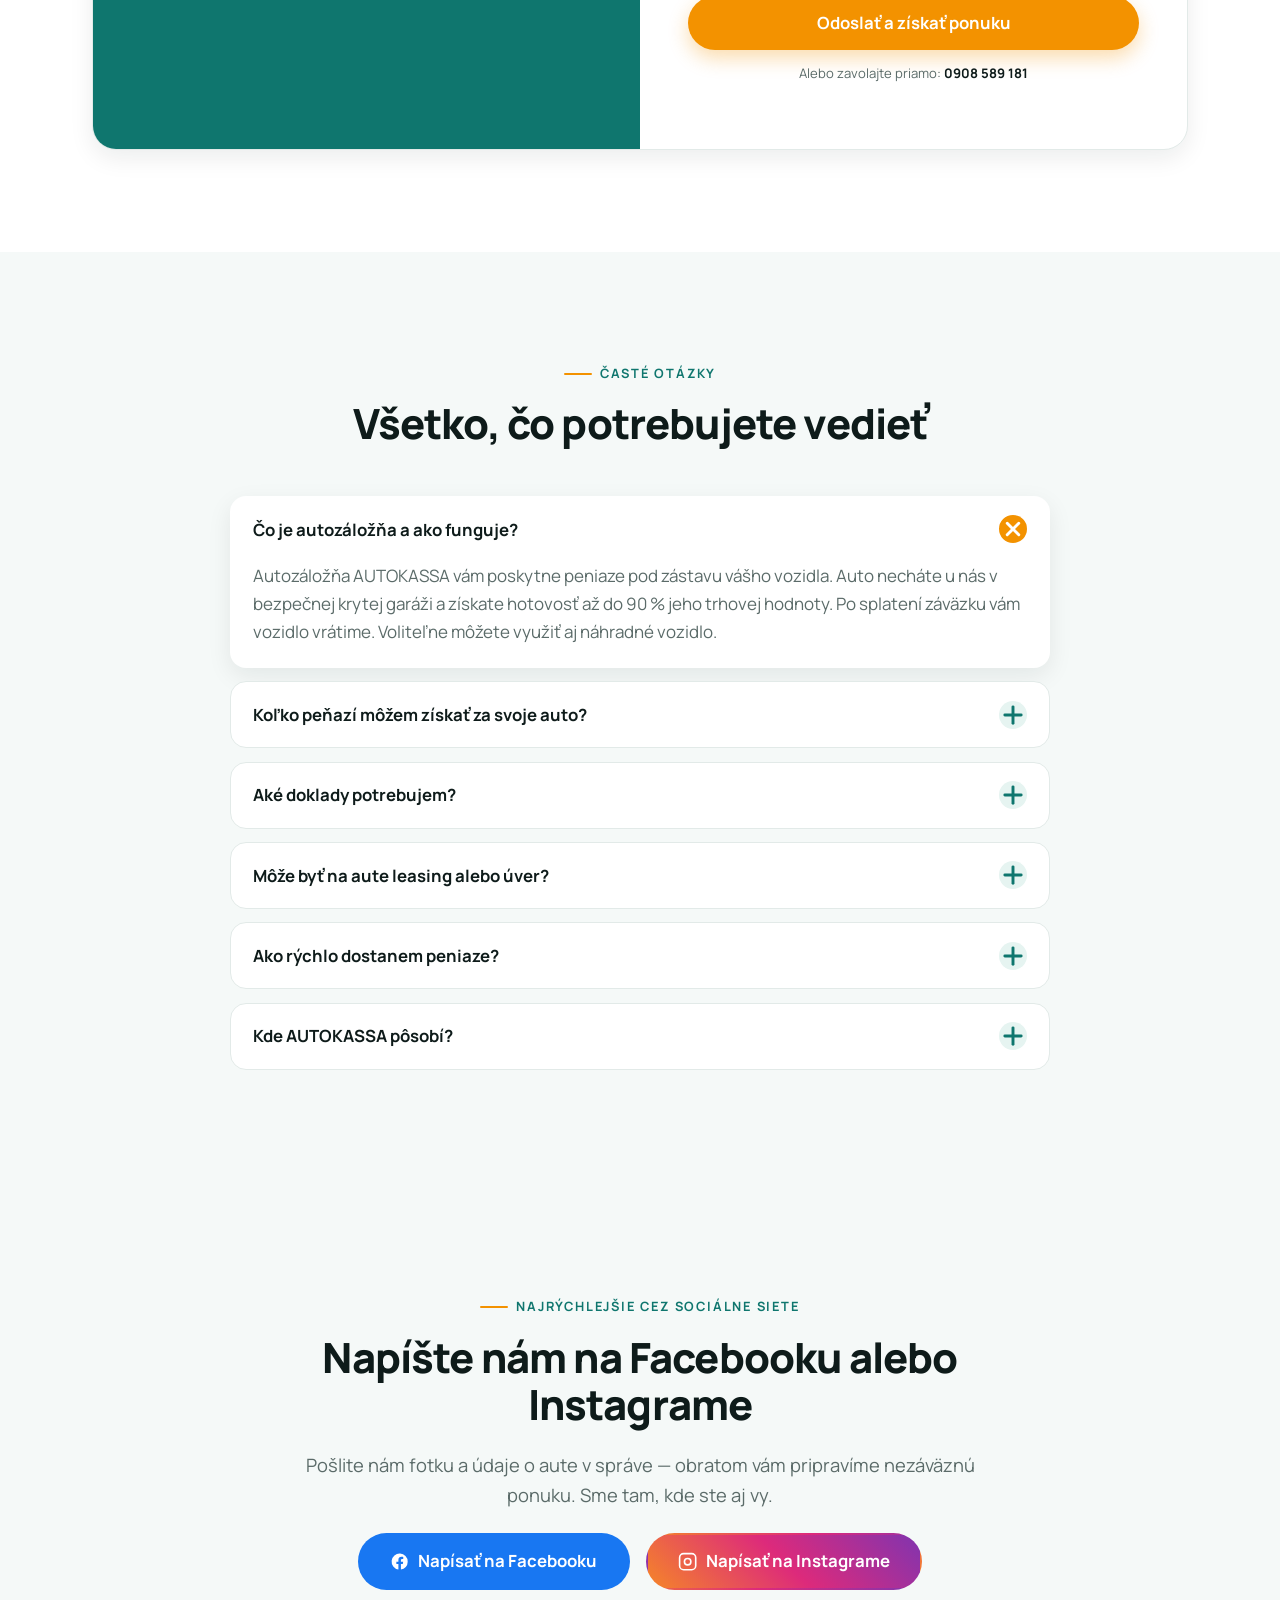
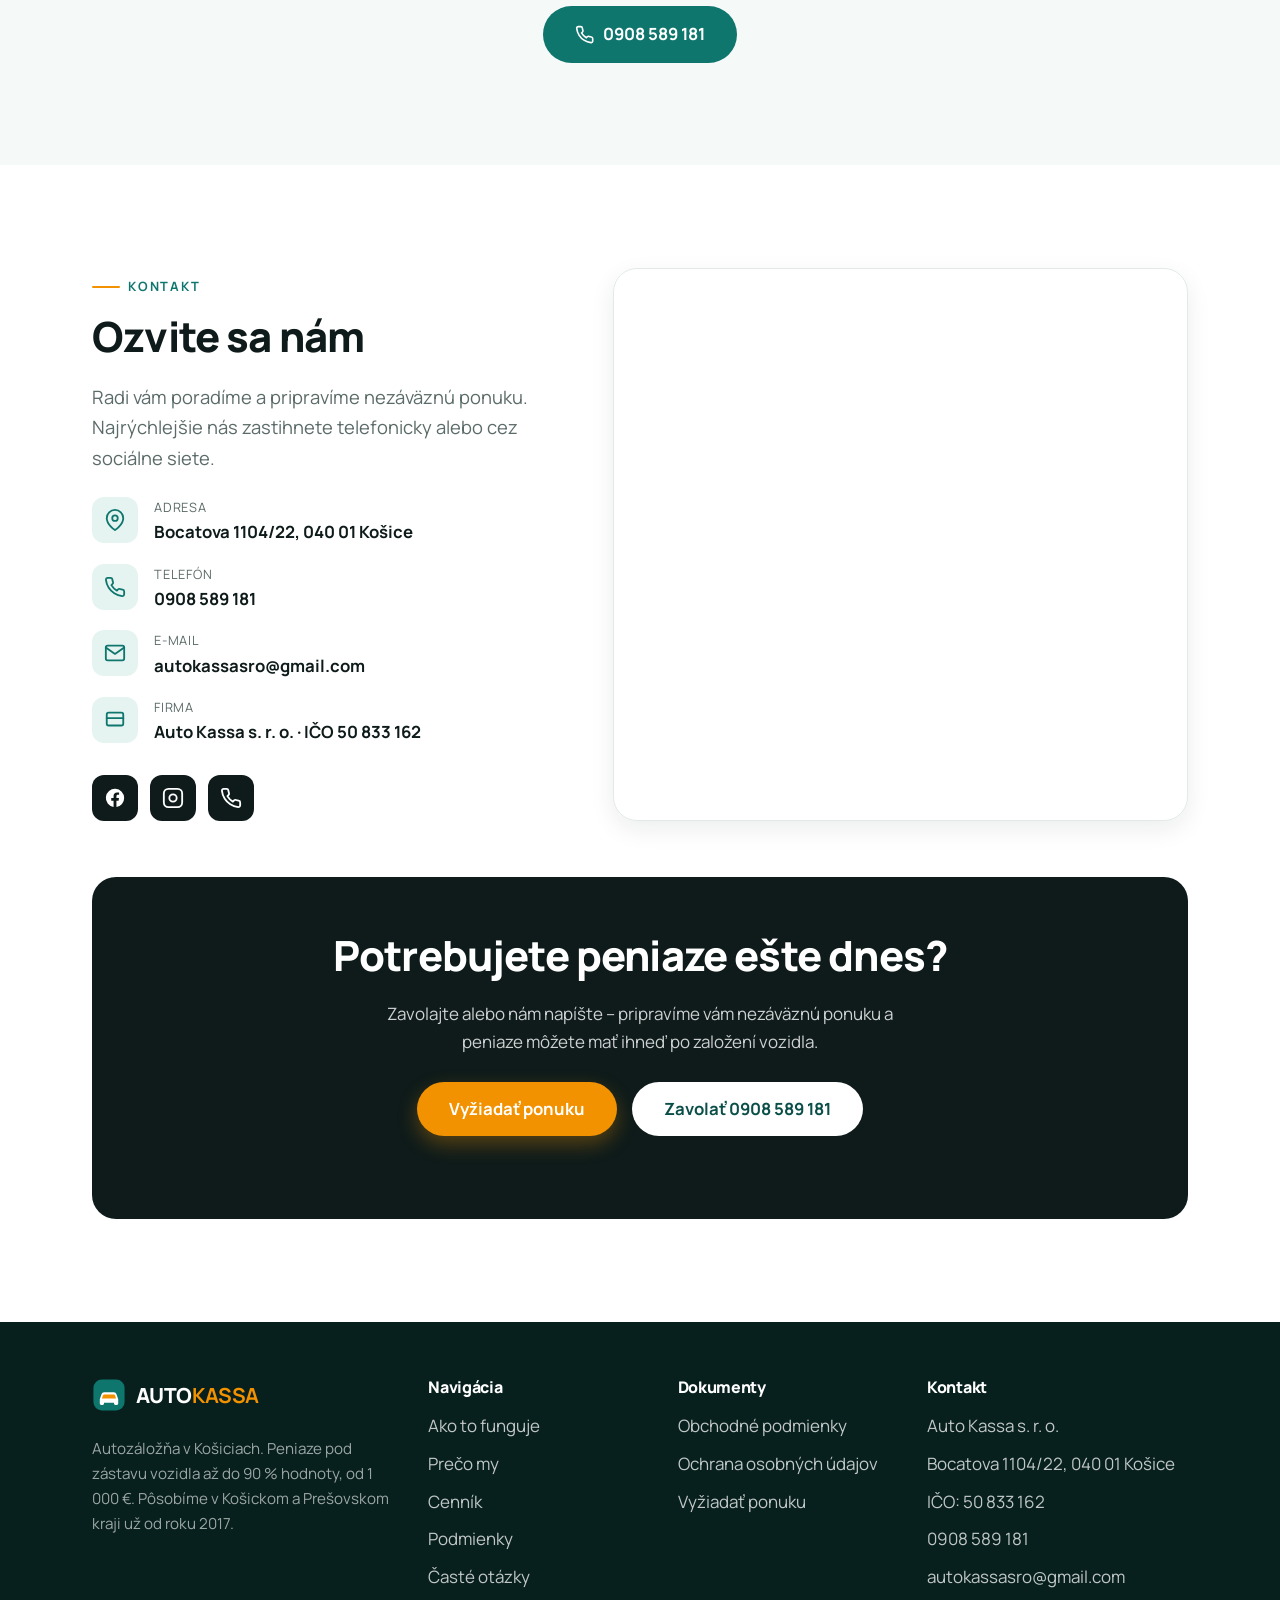
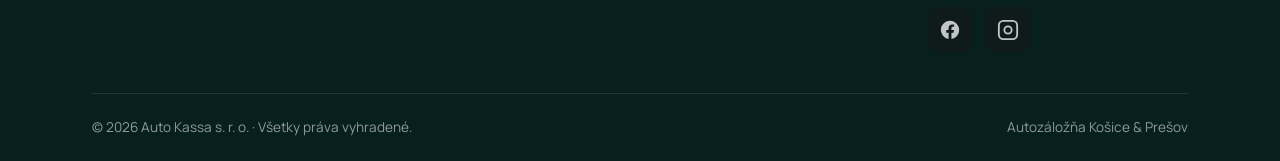
==== commit 804b9682: "Oprava hlavičky a ikony - Menu a telefón v hlavičke sa už nezalamujú (white-space: nowrap) - Navigác" ====
--- a/index.html
+++ b/index.html
@@ -322,7 +322,7 @@
           <p>Priamy a otvorený prístup bez zavádzania. Ku každému klientovi pristupujeme individuálne a hľadáme najvhodnejšie riešenie.</p>
         </div>
         <div class="card reveal d1">
-          <div class="ico"><svg viewBox="0 0 24 24" fill="none" stroke="currentColor" stroke-width="2" stroke-linecap="round" stroke-linejoin="round"><line x1="12" y1="1" x2="12" y2="23"/><path d="M17 5H9.5a3.5 3.5 0 0 0 0 7h5a3.5 3.5 0 0 1 0 7H6"/></svg></div>
+          <div class="ico"><svg viewBox="0 0 24 24" fill="none" stroke="currentColor" stroke-width="2" stroke-linecap="round" stroke-linejoin="round"><path d="M4 10h12"/><path d="M4 14h9"/><path d="M19 6a7.7 7.7 0 0 0-5.2-2A7.9 7.9 0 0 0 6 12a7.9 7.9 0 0 0 7.8 8 7.7 7.7 0 0 0 5.2-2"/></svg></div>
           <h3>Peniaze okamžite</h3>
           <p>Garantujeme najrýchlejšiu možnosť získania financií za najférovejších podmienok. Hneď po založení vyplácame v hotovosti alebo na účet.</p>
         </div>
--- a/assets/css/styles.css
+++ b/assets/css/styles.css
@@ -256,7 +256,7 @@
 .nav-links {
   display: flex;
   align-items: center;
-  gap: 1.9rem;
+  gap: 1.5rem;
   margin: 0 auto;
 }
 .nav-links a {
@@ -264,6 +264,7 @@
   font-weight: 600;
   font-size: .98rem;
   position: relative;
+  white-space: nowrap;
 }
 .nav-links a::after {
   content: "";
@@ -284,6 +285,7 @@
   gap: .5rem;
   font-weight: 800;
   color: var(--ink);
+  white-space: nowrap;
 }
 .nav-phone:hover { color: var(--brand); }
 
@@ -802,14 +804,15 @@
   .cta-strip { flex-direction: column; align-items: flex-start; text-align: left; }
 }
 
-@media (max-width: 760px) {
+/* Navigáciu zbalíme do hamburgeru skôr – na užších oknách/tabletoch sa inak texty tlačia */
+@media (max-width: 1080px) {
   .nav-links, .nav-phone { display: none; }
   .nav-toggle { display: inline-flex; }
-  /* CTA tlačidlo v hlavičke na mobile prekáža – nahrádza ho plávajúce tlačidlo a hero CTA */
+  /* CTA tlačidlo v hlavičke prekáža – nahrádza ho plávajúce tlačidlo a hero CTA */
   .nav-cta .btn-primary { display: none; }
   .brand { font-size: 1.18rem; }
 
-  /* Mobilné menu */
+  /* Mobilné / tabletové menu */
   .nav-links.open {
     display: flex;
     position: fixed;
@@ -826,8 +829,11 @@
   .nav-links.open a { padding: .9rem .25rem; border-bottom: 1px solid var(--line); }
   .nav-links.open a::after { display: none; }
 
+  .fab { display: flex; }
+}
+
+@media (max-width: 760px) {
   .trust .container { grid-template-columns: repeat(2, 1fr); gap: 1.5rem; }
-  .fab { display: flex; }
   .footer-bottom { justify-content: center; text-align: center; }
 }
 
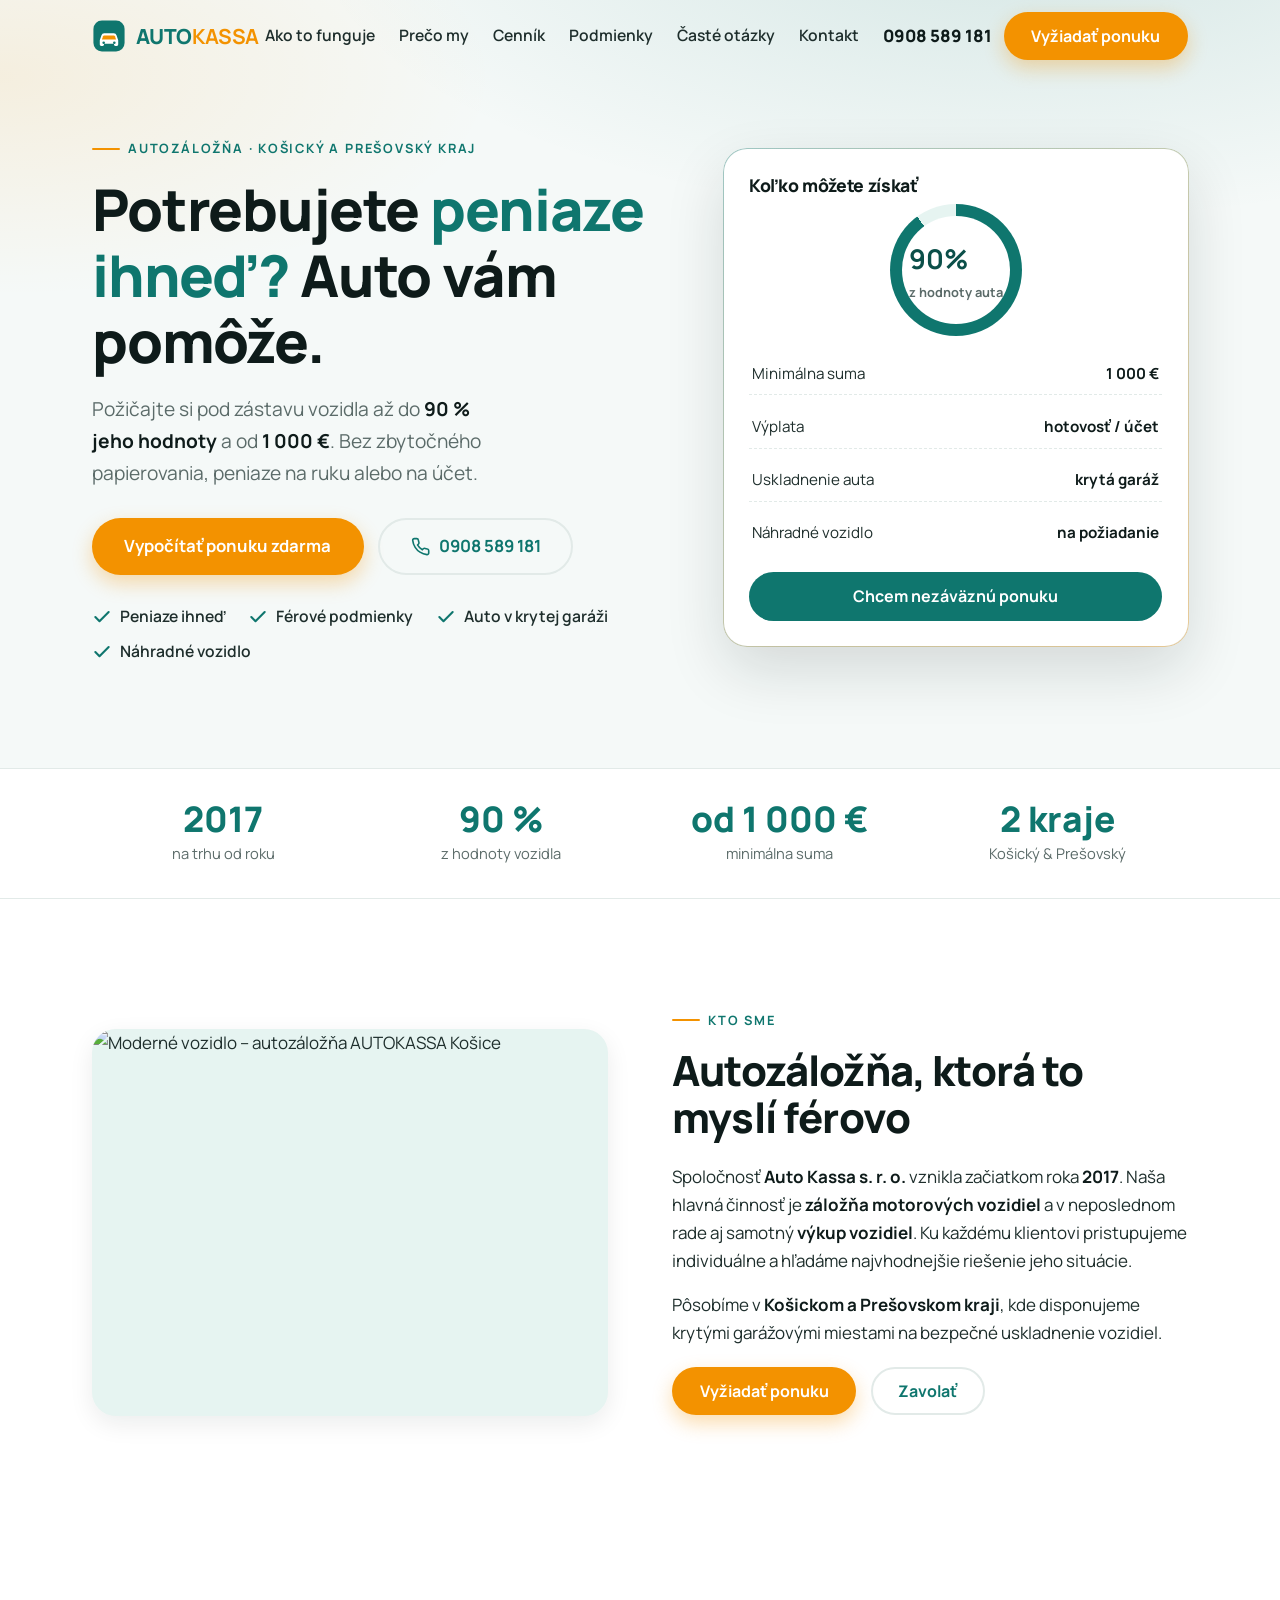
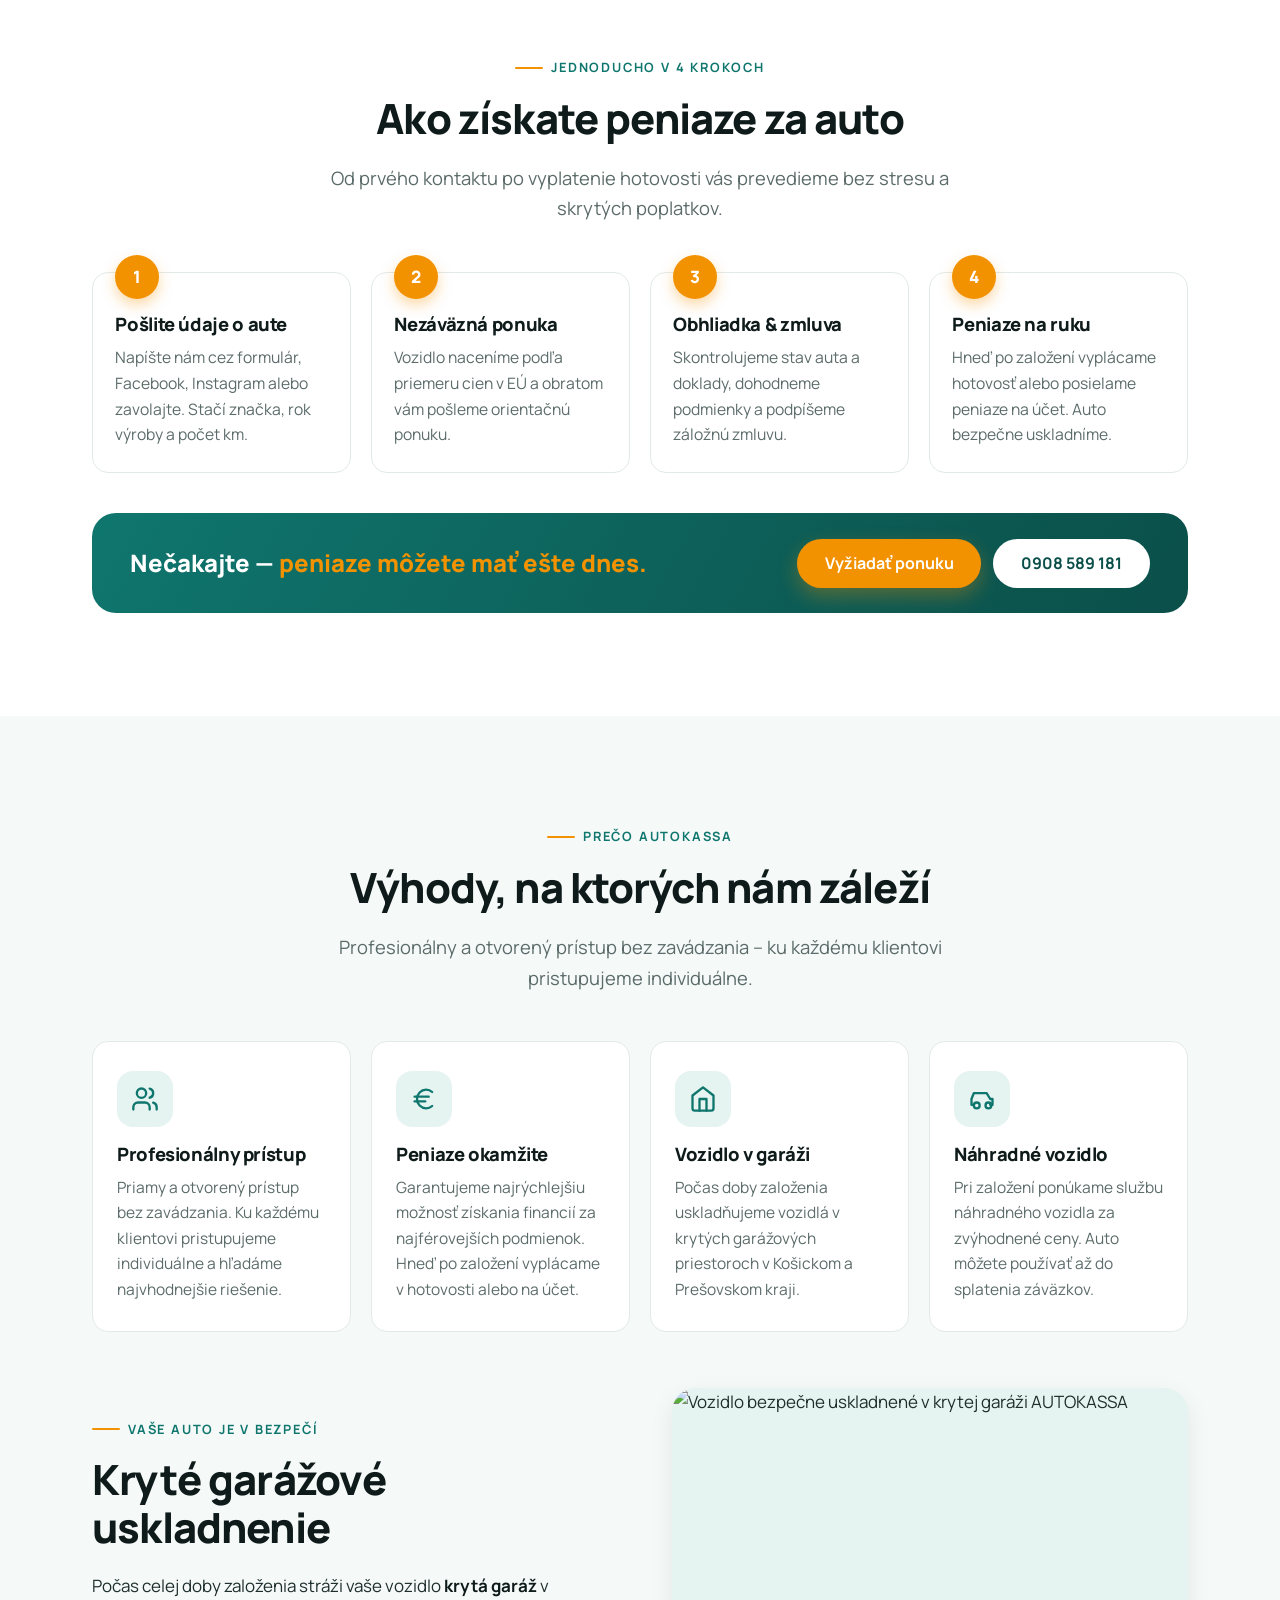
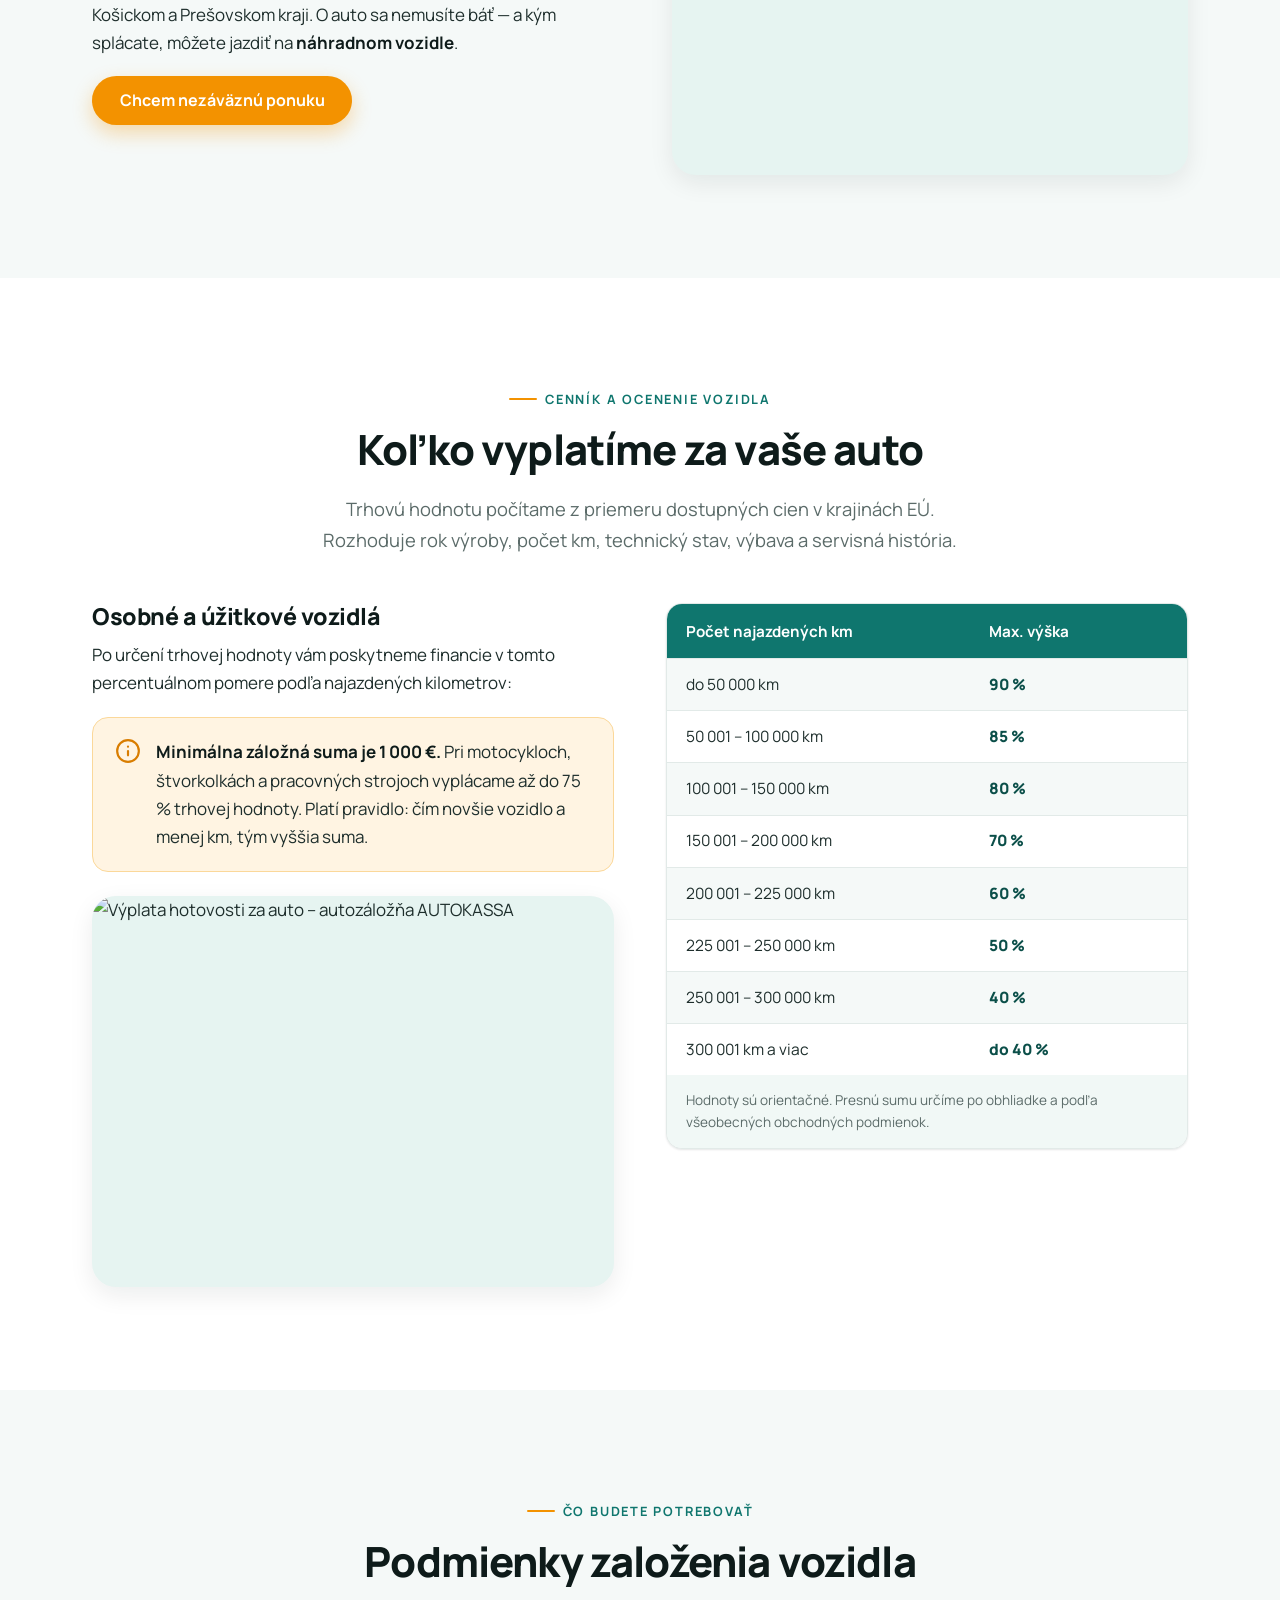
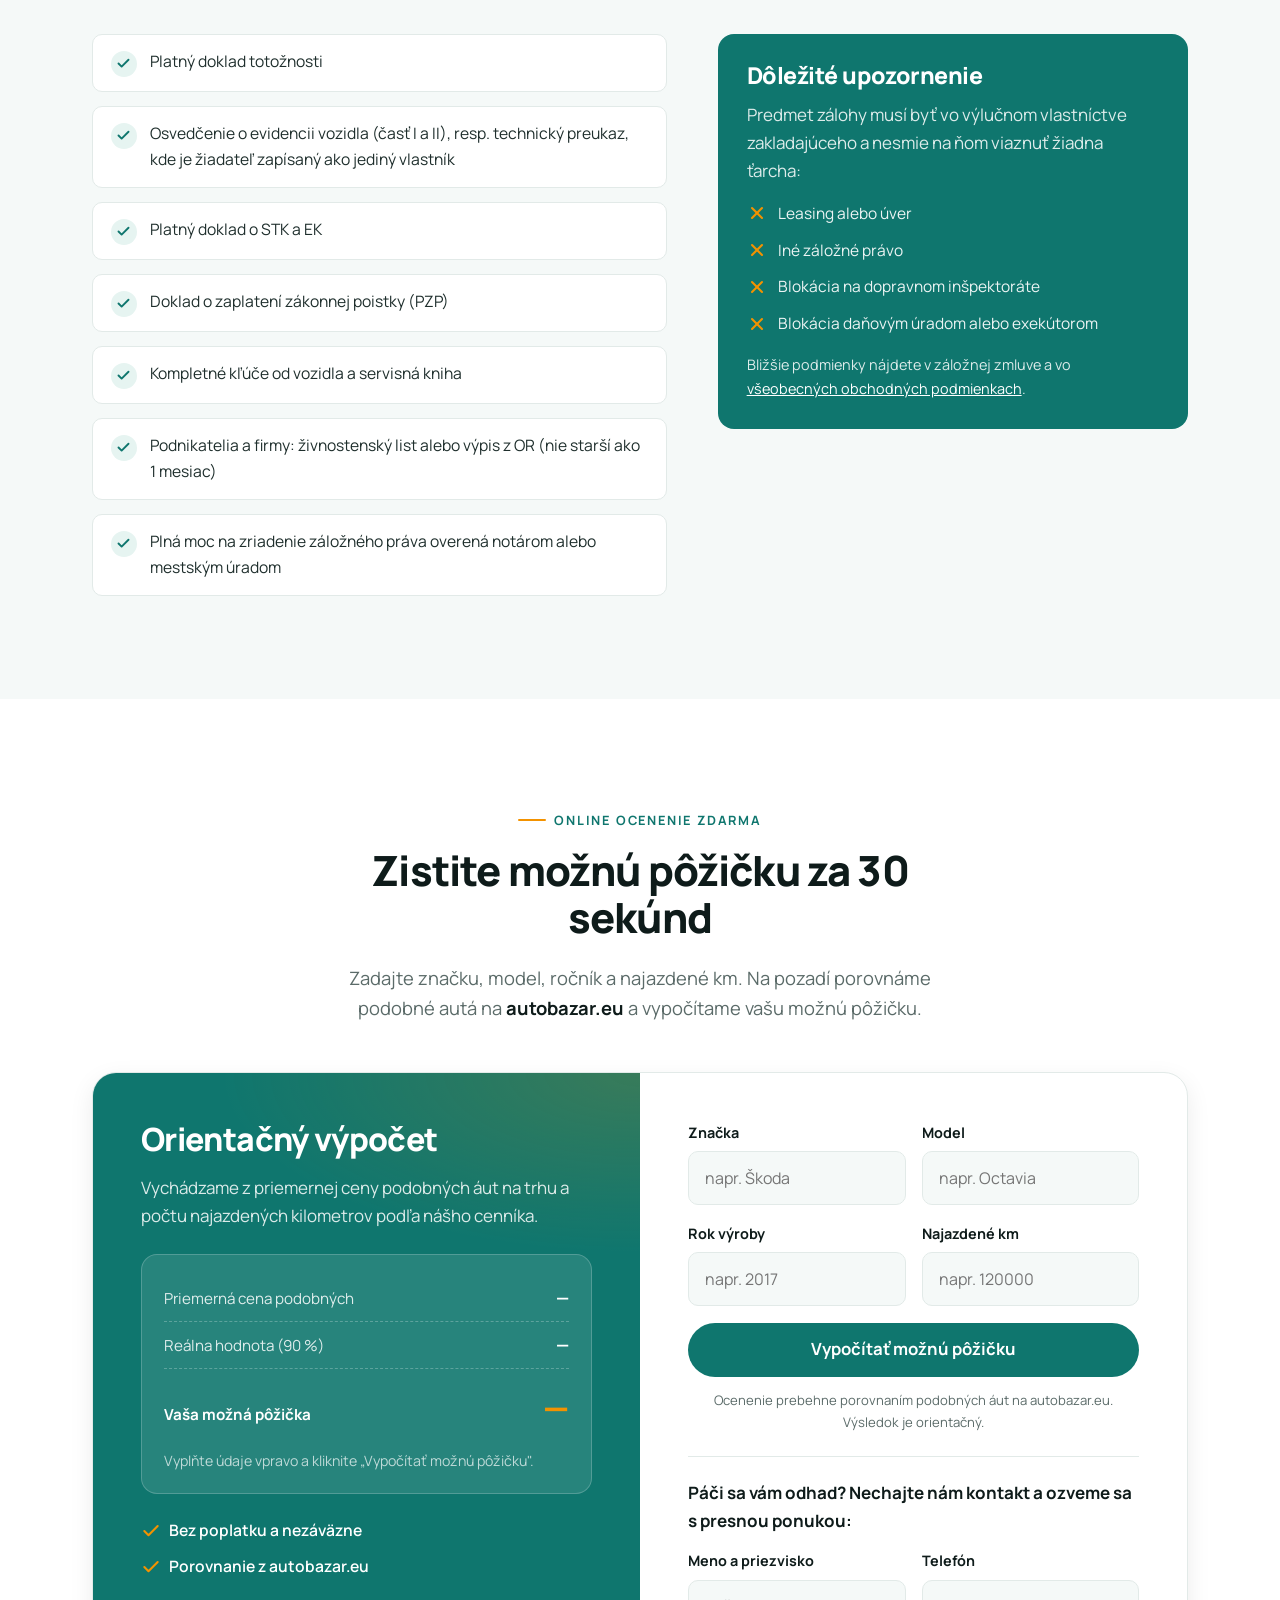
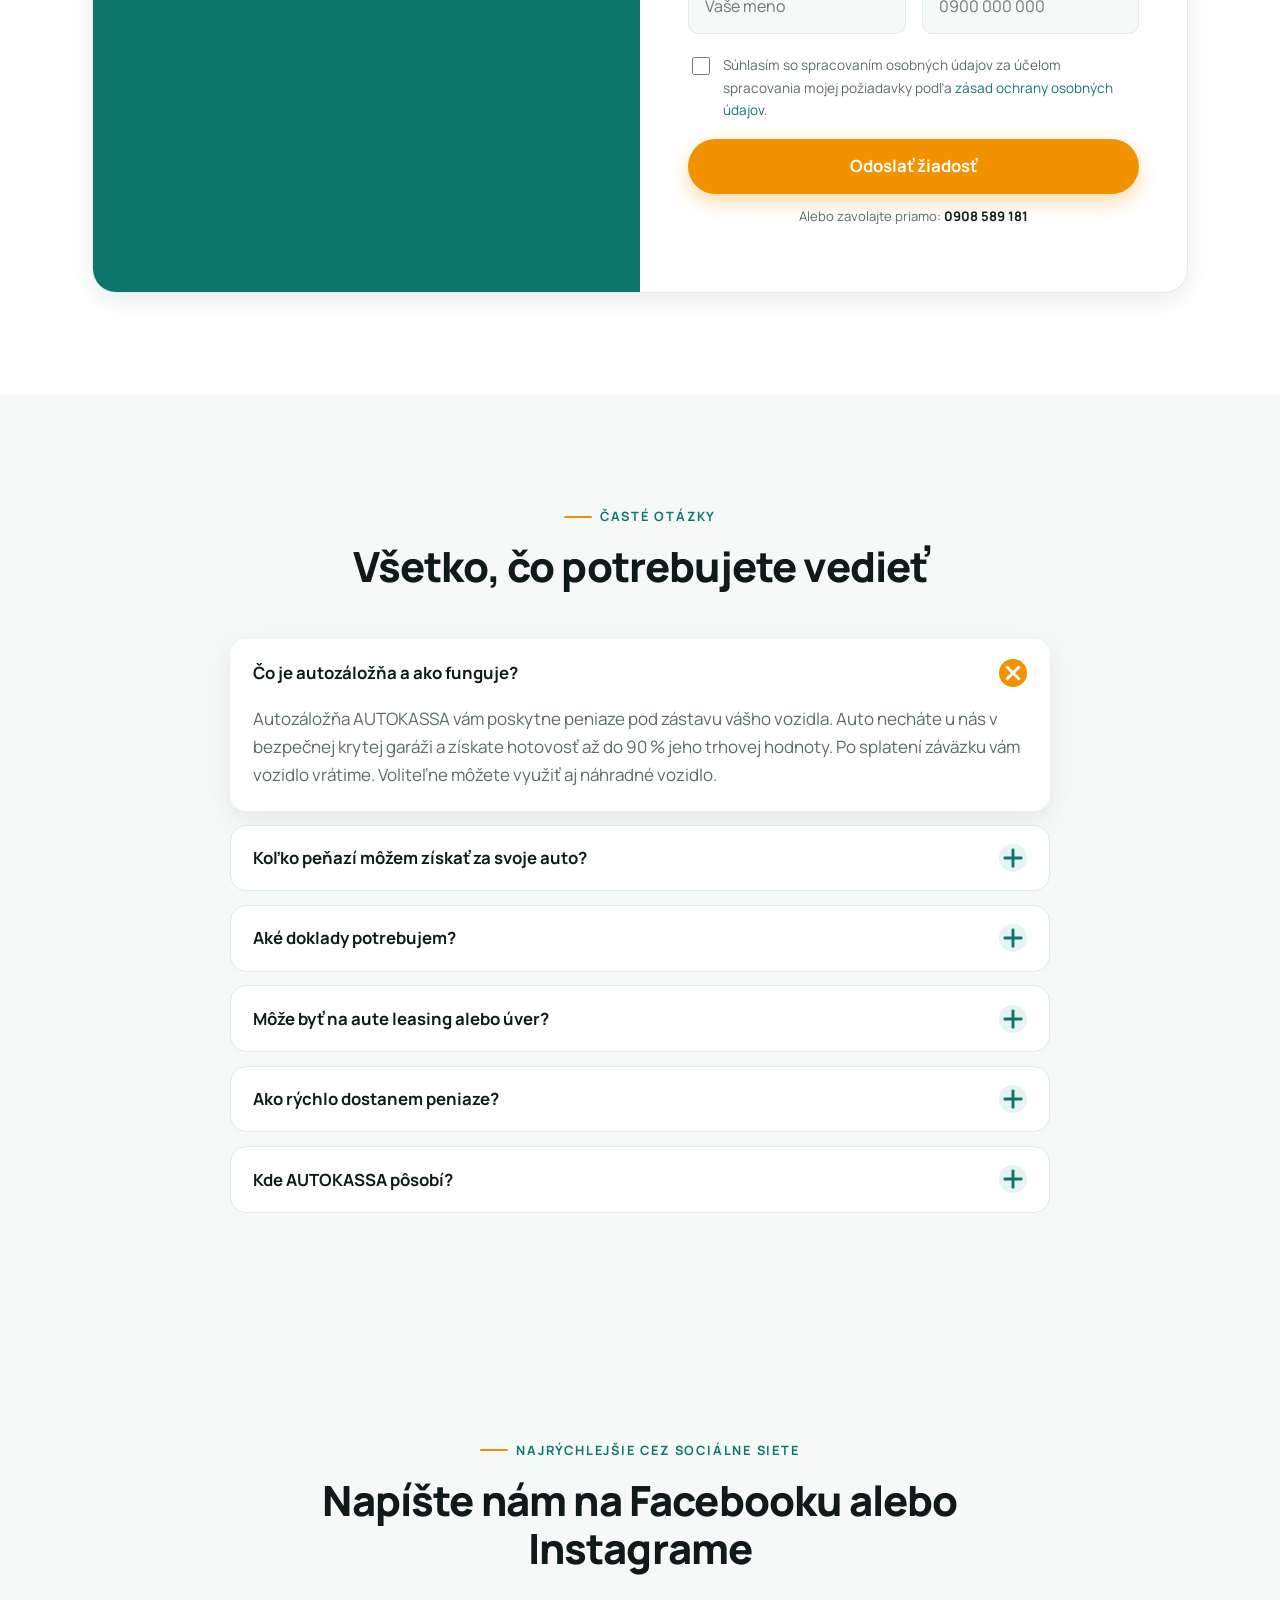
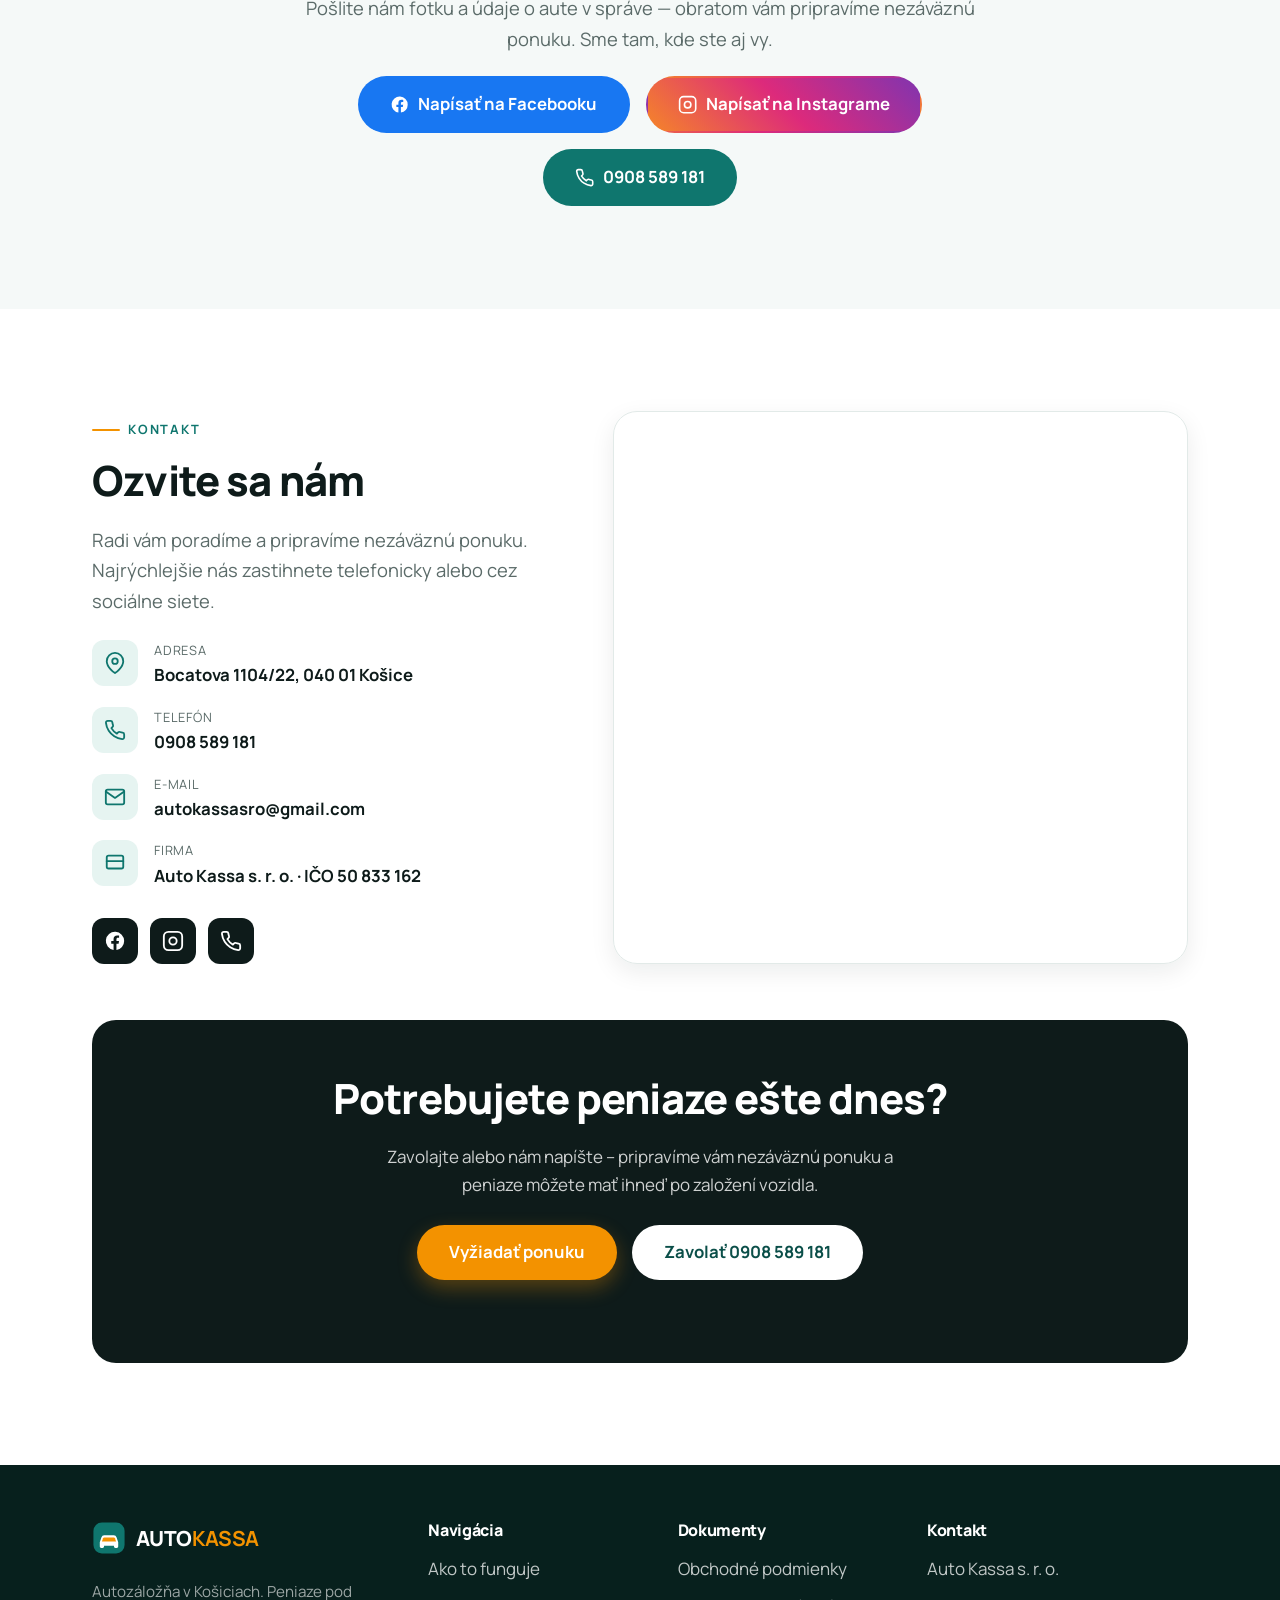
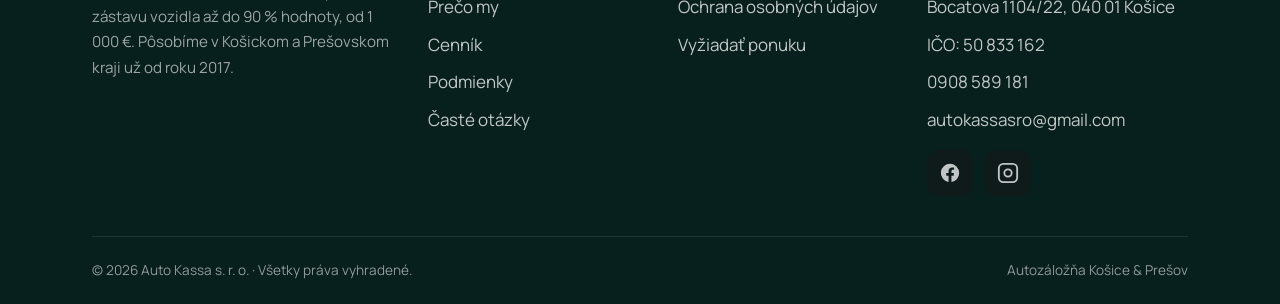
==== commit 947cf23f: "Kalkulačka: ocenenie z autobazar.eu (model/km/ročník, bez zadania ceny) - Kalkulačka už nepýta cenu;" ====
--- a/index.html
+++ b/index.html
@@ -436,49 +436,55 @@
   <section id="kalkulacka">
     <div class="container">
       <div class="section-head reveal">
-        <span class="eyebrow">Nezáväzná ponuka zdarma</span>
-        <h2>Vyžiadajte si orientačnú ponuku</h2>
-        <p class="lead">Zadajte základné údaje o vozidle a hneď uvidíte odhad. Ozveme sa vám s presnou ponukou.</p>
+        <span class="eyebrow">Online ocenenie zdarma</span>
+        <h2>Zistite možnú pôžičku za 30 sekúnd</h2>
+        <p class="lead">Zadajte značku, model, ročník a najazdené km. Na pozadí porovnáme podobné autá na <strong>autobazar.eu</strong> a vypočítame vašu možnú pôžičku.</p>
       </div>
 
       <div class="quote reveal">
         <div class="quote-info">
           <h2 style="font-size:clamp(1.4rem,3vw,2rem)">Orientačný výpočet</h2>
-          <p>Odhad vychádza z vami zadanej trhovej hodnoty a počtu kilometrov podľa nášho cenníka. Konečnú sumu určíme po obhliadke.</p>
+          <p>Vychádzame z priemernej ceny podobných áut na trhu a počtu najazdených kilometrov podľa nášho cenníka.</p>
           <div class="est">
-            <div class="label">Možná suma na ruku</div>
-            <div class="val" id="estValue">— €</div>
-            <small id="estNote">Zadajte hodnotu auta a najazdené km.</small>
+            <div class="est-row"><span>Priemerná cena podobných</span><b id="estAvg">—</b></div>
+            <div class="est-row"><span>Reálna hodnota (90 %)</span><b id="estMarket">—</b></div>
+            <div class="est-row est-row--big"><span>Vaša možná pôžička</span><b id="estLoan">—</b></div>
+            <small id="estNote">Vyplňte údaje vpravo a kliknite „Vypočítať možnú pôžičku".</small>
           </div>
           <ul class="hero-points" style="margin-top:1.5rem">
-            <li style="color:#fff"><svg viewBox="0 0 24 24" fill="none" stroke="#F39200" stroke-width="2.5" stroke-linecap="round" stroke-linejoin="round"><polyline points="20 6 9 17 4 12"/></svg> Bez poplatku za ponuku</li>
-            <li style="color:#fff"><svg viewBox="0 0 24 24" fill="none" stroke="#F39200" stroke-width="2.5" stroke-linecap="round" stroke-linejoin="round"><polyline points="20 6 9 17 4 12"/></svg> Nezáväzné a rýchle</li>
+            <li style="color:#fff"><svg viewBox="0 0 24 24" fill="none" stroke="#F39200" stroke-width="2.5" stroke-linecap="round" stroke-linejoin="round"><polyline points="20 6 9 17 4 12"/></svg> Bez poplatku a nezáväzne</li>
+            <li style="color:#fff"><svg viewBox="0 0 24 24" fill="none" stroke="#F39200" stroke-width="2.5" stroke-linecap="round" stroke-linejoin="round"><polyline points="20 6 9 17 4 12"/></svg> Porovnanie z autobazar.eu</li>
           </ul>
         </div>
 
         <div class="quote-form">
-          <!-- Pre odosielanie nakonfigurujte endpoint (Formspree / Netlify / vlastný backend) – pozri README -->
+          <!-- Odosielanie leadu: nakonfigurujte endpoint (Formspree / Netlify / vlastný backend) – pozri README -->
           <form id="quoteForm" action="https://formspree.io/f/your-id" method="POST" novalidate>
             <div class="field-row">
               <div class="field">
-                <label for="value">Hodnota auta (€)</label>
-                <input type="number" id="value" name="hodnota_auta" min="0" step="100" placeholder="napr. 8000" inputmode="numeric">
+                <label for="brand">Značka</label>
+                <input type="text" id="brand" name="znacka" placeholder="napr. Škoda" autocomplete="off" required>
               </div>
               <div class="field">
-                <label for="km">Najazdené km</label>
-                <input type="number" id="km" name="najazdene_km" min="0" step="1000" placeholder="napr. 120000" inputmode="numeric">
+                <label for="model">Model</label>
+                <input type="text" id="model" name="model" placeholder="napr. Octavia" autocomplete="off" required>
               </div>
             </div>
             <div class="field-row">
               <div class="field">
-                <label for="brand">Značka a model</label>
-                <input type="text" id="brand" name="znacka_model" placeholder="napr. Škoda Octavia">
+                <label for="year">Rok výroby</label>
+                <input type="number" id="year" name="rok_vyroby" min="1990" max="2026" placeholder="napr. 2017" inputmode="numeric" required>
               </div>
               <div class="field">
-                <label for="year">Rok výroby</label>
-                <input type="number" id="year" name="rok_vyroby" min="1990" max="2026" placeholder="napr. 2017" inputmode="numeric">
+                <label for="km">Najazdené km</label>
+                <input type="number" id="km" name="najazdene_km" min="0" step="1000" placeholder="napr. 120000" inputmode="numeric" required>
               </div>
             </div>
+            <button type="button" id="calcBtn" class="btn btn-dark btn-block btn-lg">Vypočítať možnú pôžičku</button>
+            <p class="form-note">Ocenenie prebehne porovnaním podobných áut na autobazar.eu. Výsledok je orientačný.</p>
+
+            <hr style="border:none;border-top:1px solid var(--line);margin:1.4rem 0">
+            <p style="font-weight:700;color:var(--ink);margin-bottom:.9rem">Páči sa vám odhad? Nechajte nám kontakt a ozveme sa s presnou ponukou:</p>
             <div class="field-row">
               <div class="field">
                 <label for="name">Meno a priezvisko</label>
@@ -489,15 +495,13 @@
                 <input type="tel" id="phone" name="telefon" placeholder="0900 000 000" required>
               </div>
             </div>
-            <div class="field">
-              <label for="msg">Doplňujúce info (nepovinné)</label>
-              <textarea id="msg" name="sprava" rows="2" placeholder="Stav vozidla, výbava, poznámky…"></textarea>
-            </div>
+            <input type="hidden" name="priemerna_cena" id="hidAvg">
+            <input type="hidden" name="mozna_pozicka" id="hidLoan">
             <label class="consent">
               <input type="checkbox" name="suhlas" required>
               <span>Súhlasím so spracovaním osobných údajov za účelom spracovania mojej požiadavky podľa <a href="ochrana-osobnych-udajov.html">zásad ochrany osobných údajov</a>.</span>
             </label>
-            <button type="submit" class="btn btn-primary btn-block btn-lg">Odoslať a získať ponuku</button>
+            <button type="submit" class="btn btn-primary btn-block btn-lg">Odoslať žiadosť</button>
             <p class="form-note">Alebo zavolajte priamo: <a href="tel:+421908589181"><strong>0908 589 181</strong></a></p>
           </form>
           <div class="form-success" id="formSuccess" role="status">
--- a/assets/css/styles.css
+++ b/assets/css/styles.css
@@ -572,6 +572,13 @@
 .quote-info .est .label { font-size: .85rem; color: rgba(255,255,255,.8); text-transform: uppercase; letter-spacing: .08em; }
 .quote-info .est .val { font-size: clamp(1.8rem, 4vw, 2.6rem); font-weight: 800; color: #fff; }
 .quote-info .est small { color: rgba(255,255,255,.7); display: block; margin-top: .3rem; }
+.est-row { display: flex; justify-content: space-between; align-items: baseline; gap: 1rem; padding: .55rem 0; border-bottom: 1px dashed rgba(255,255,255,.25); }
+.est-row span { color: rgba(255,255,255,.85); font-size: .95rem; }
+.est-row b { color: #fff; font-weight: 800; }
+.est-row--big { border-bottom: none; padding-top: .7rem; }
+.est-row--big span { font-weight: 700; color: #fff; }
+.est-row--big b { color: var(--accent); font-size: clamp(1.6rem, 4vw, 2.1rem); }
+.est.loading { opacity: .6; }
 
 .quote-form { padding: clamp(1.8rem, 4vw, 3rem); }
 .field { margin-bottom: 1.05rem; }
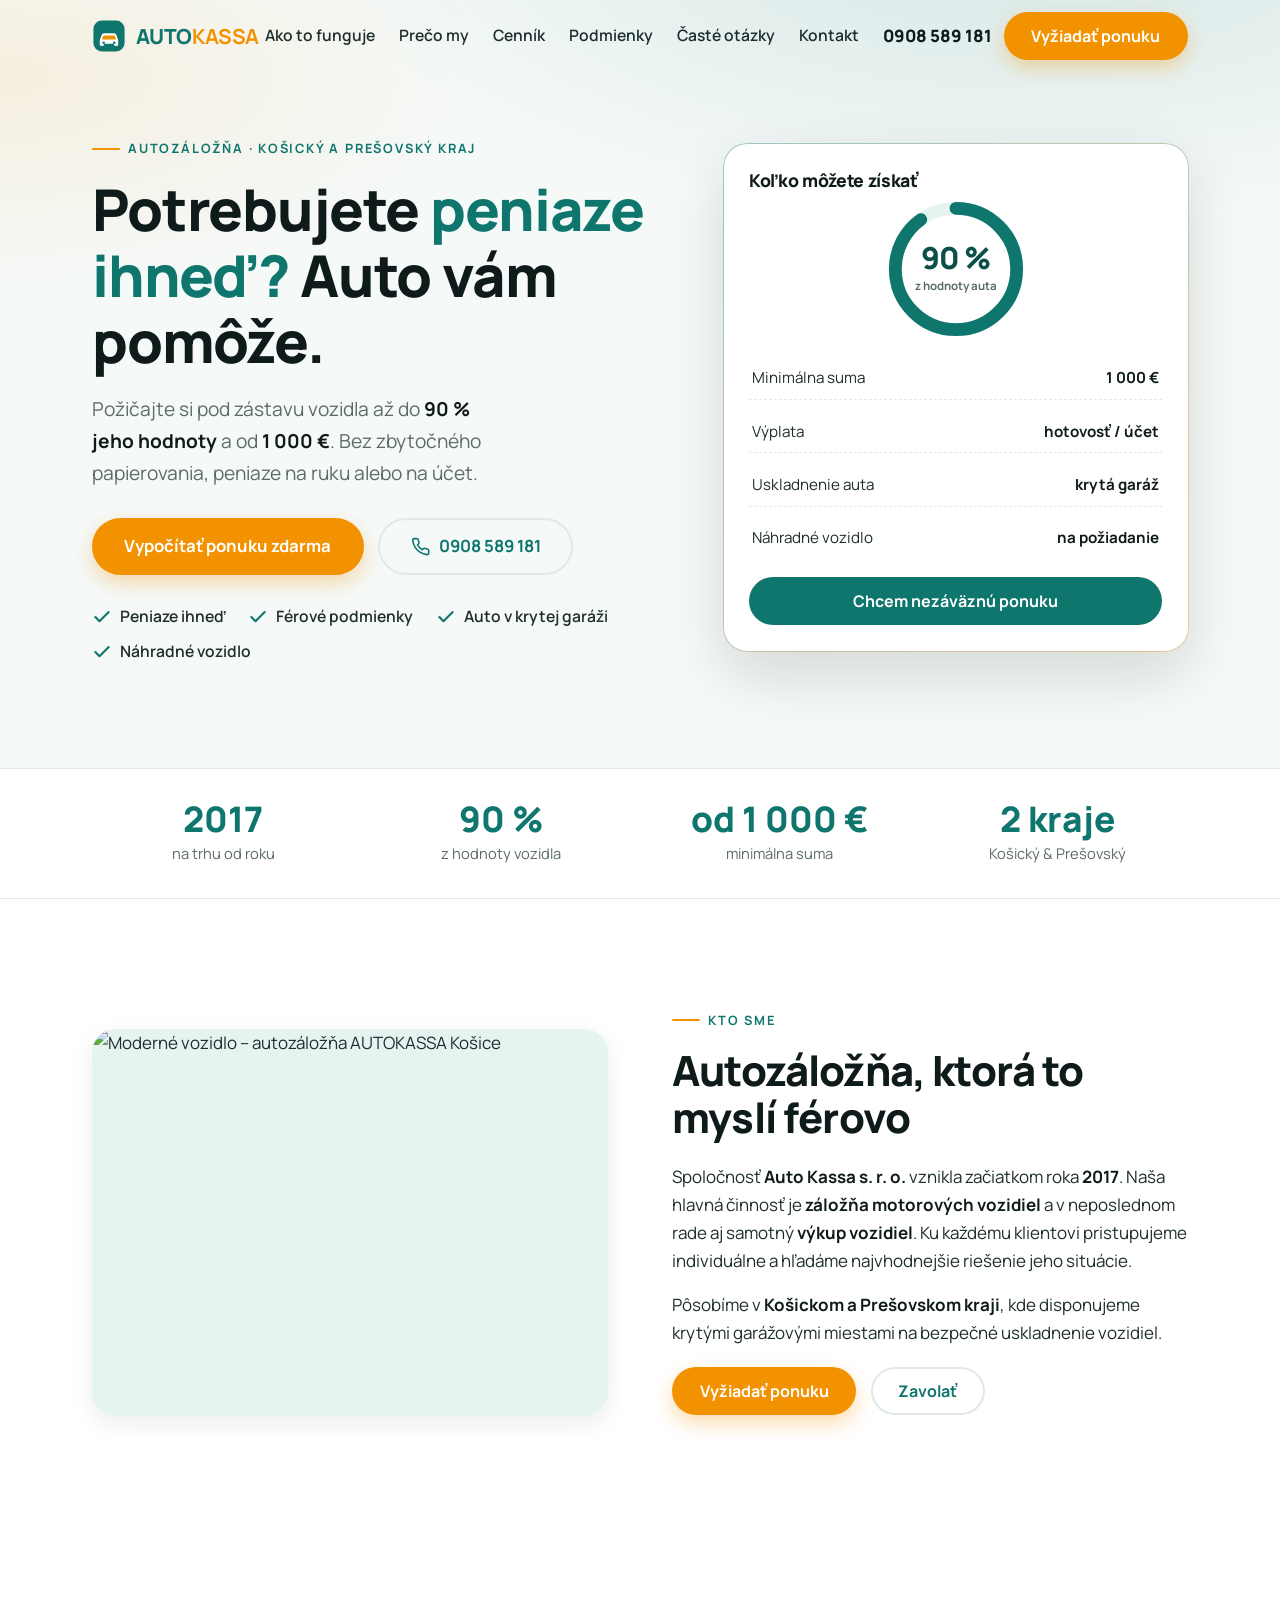
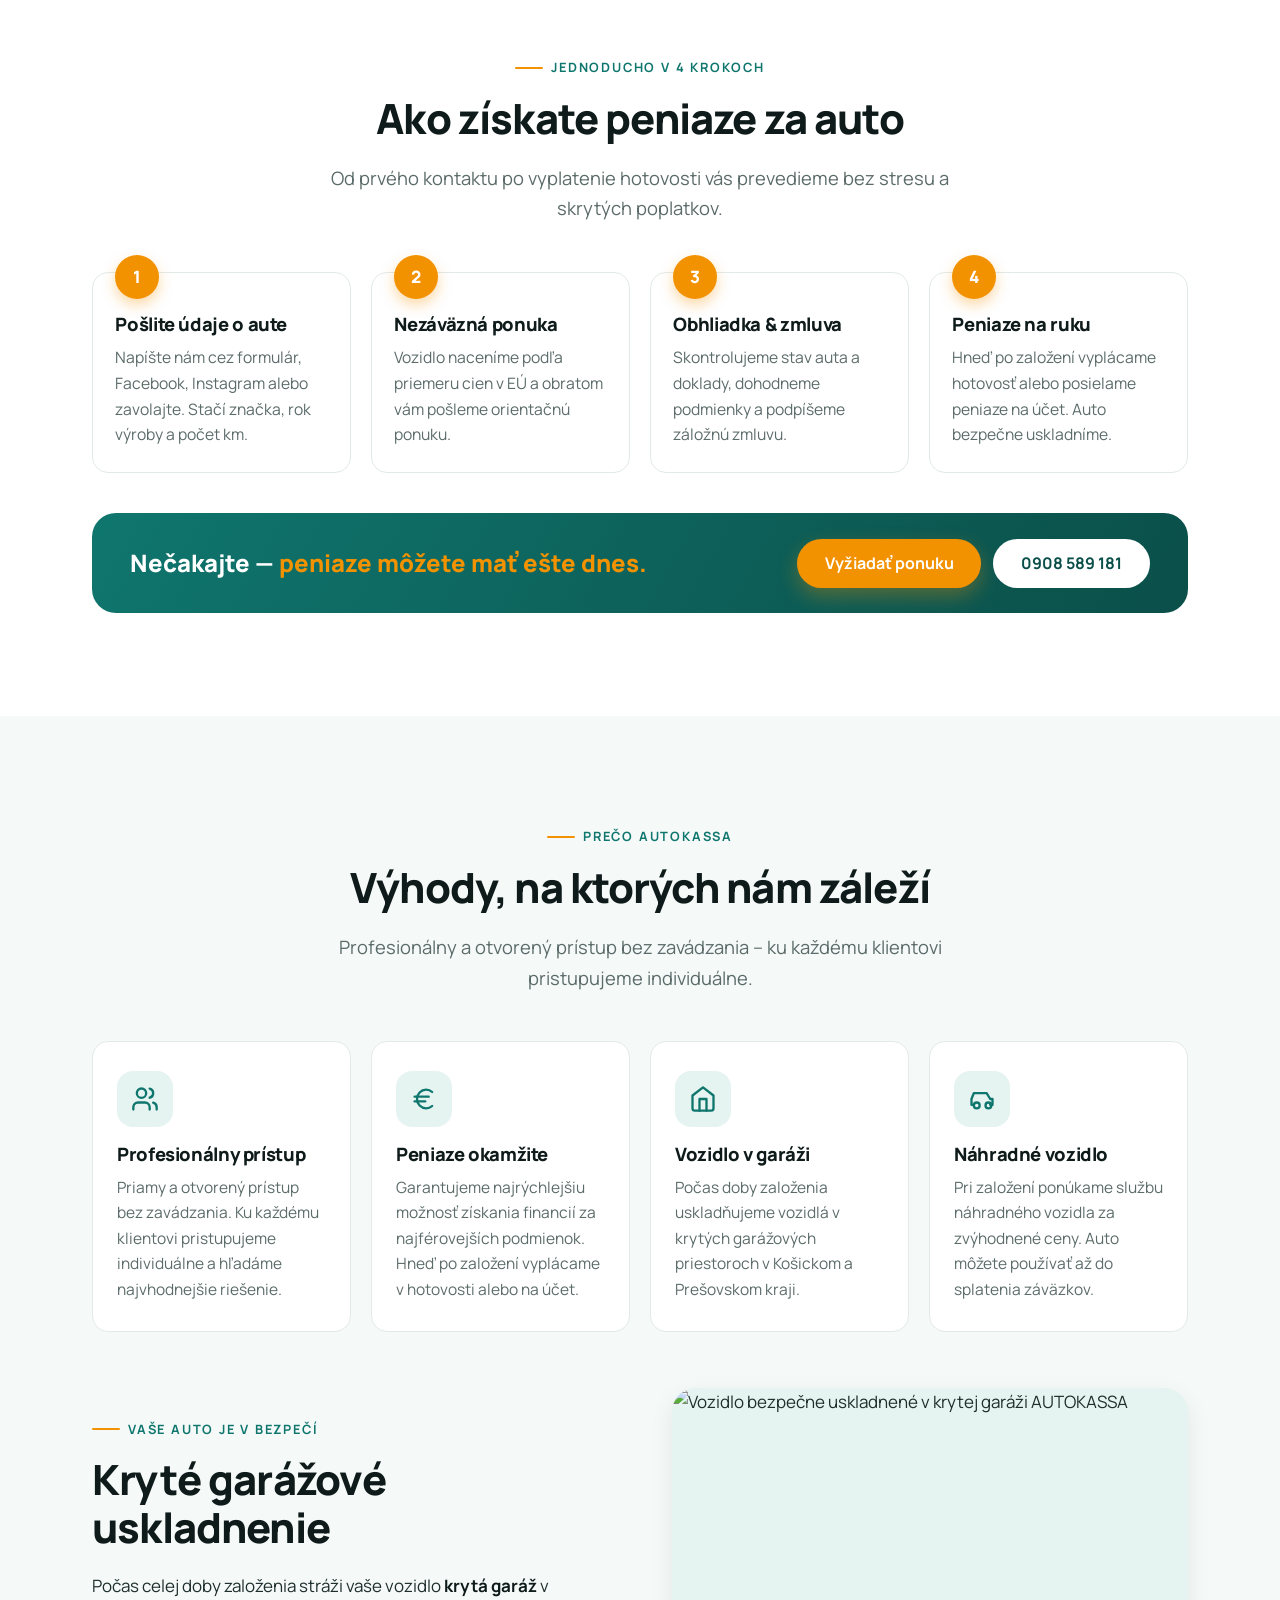
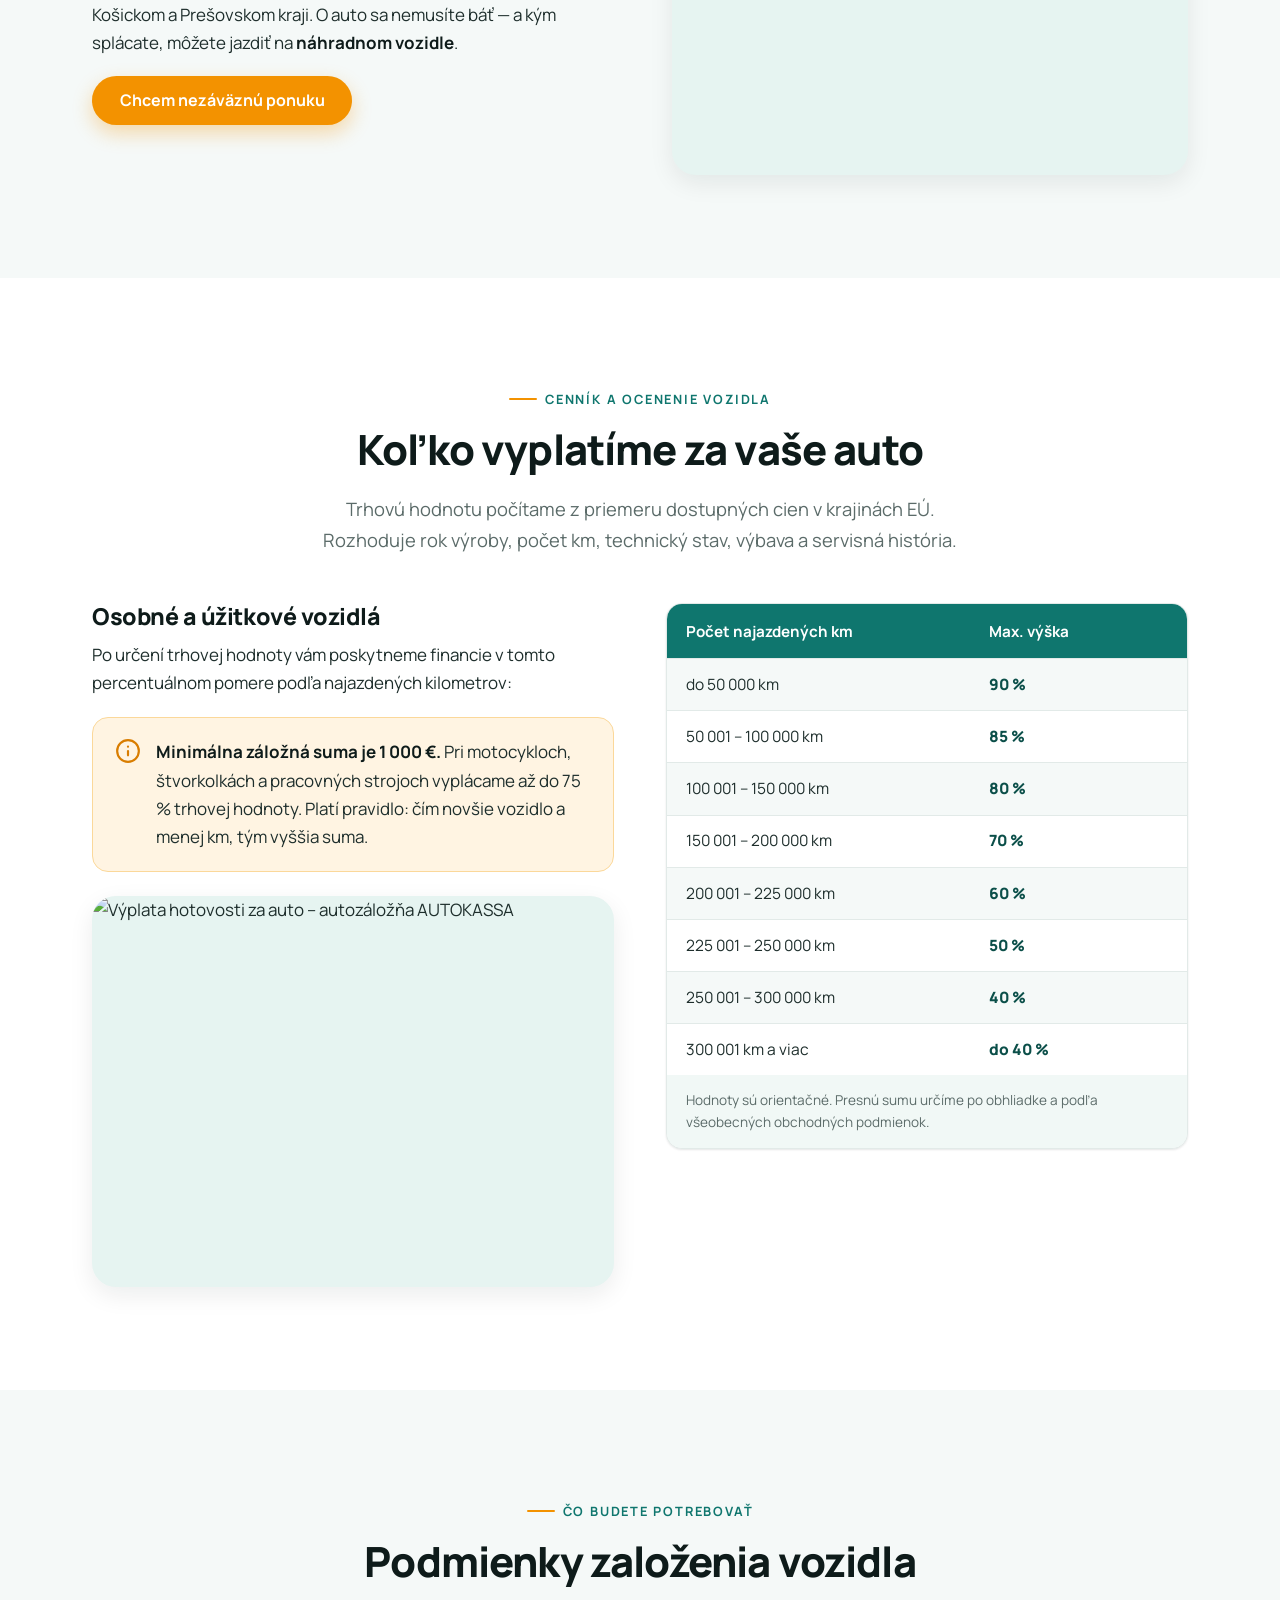
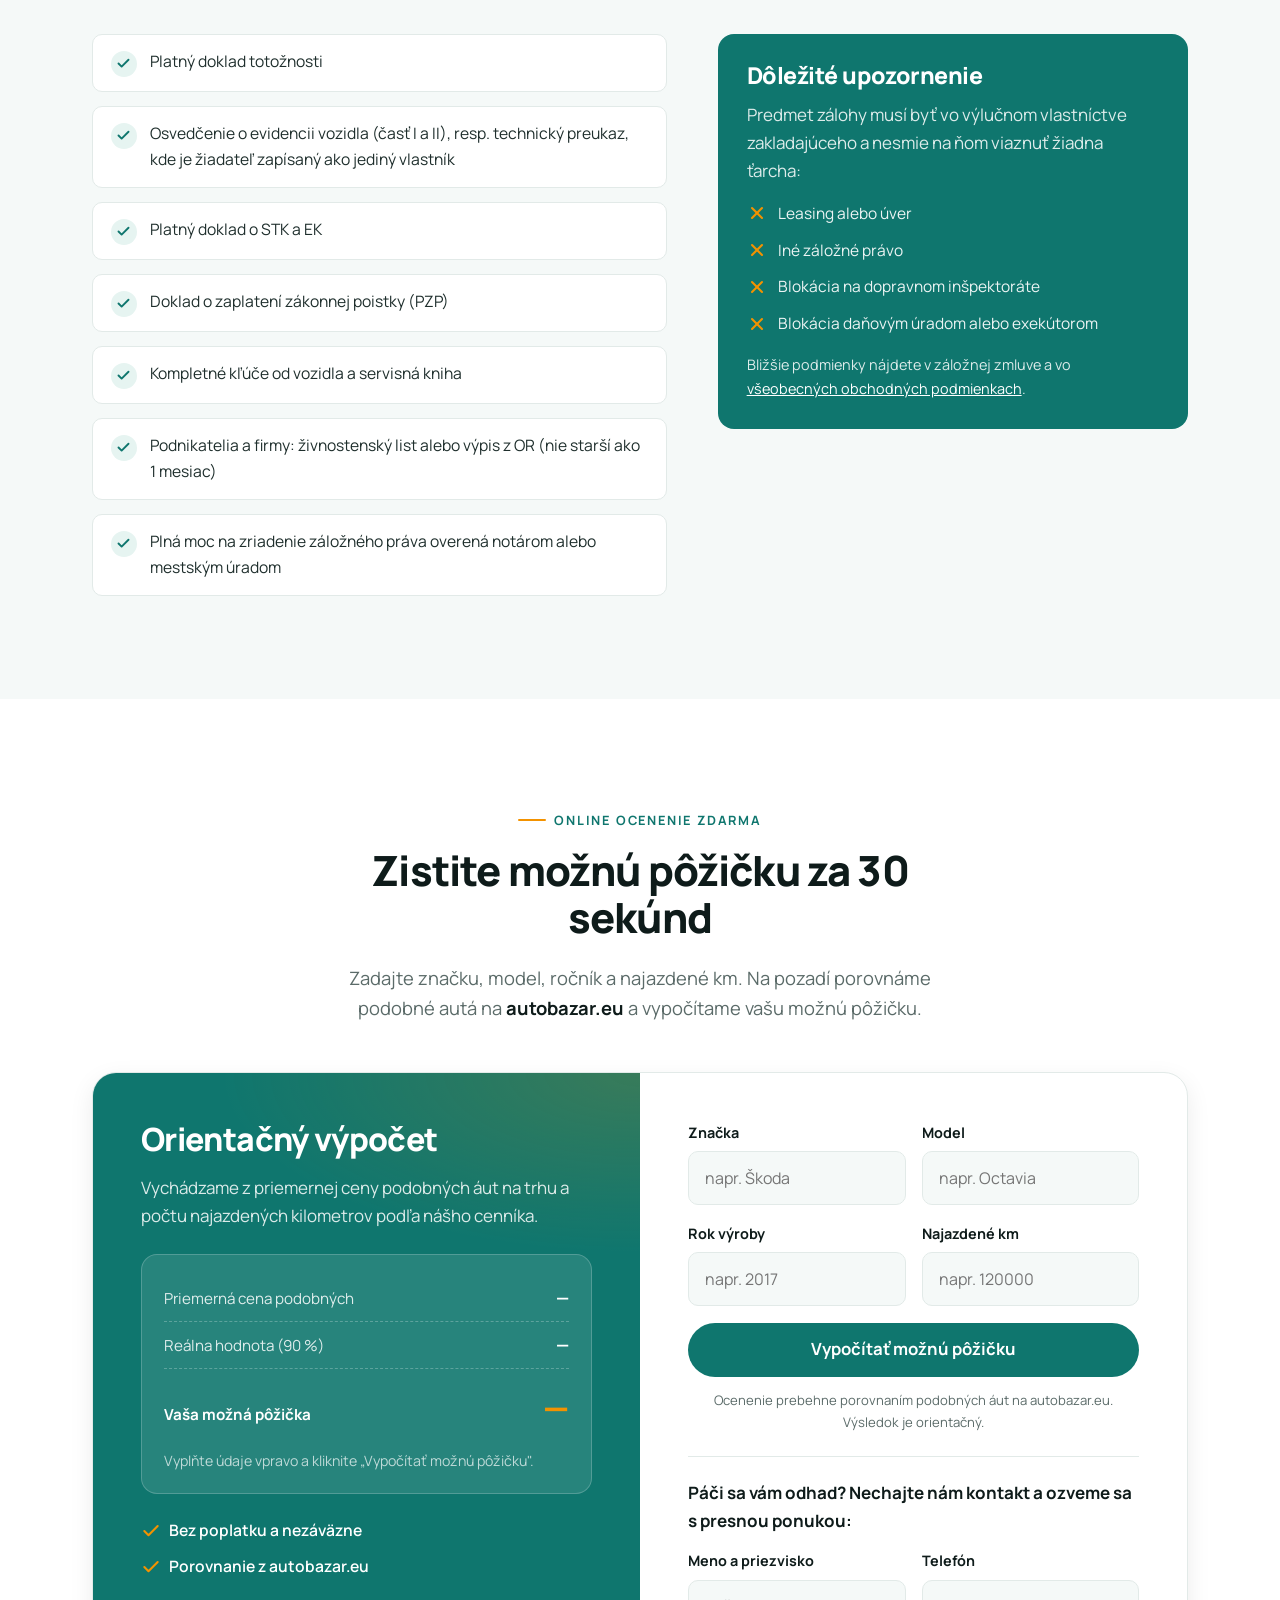
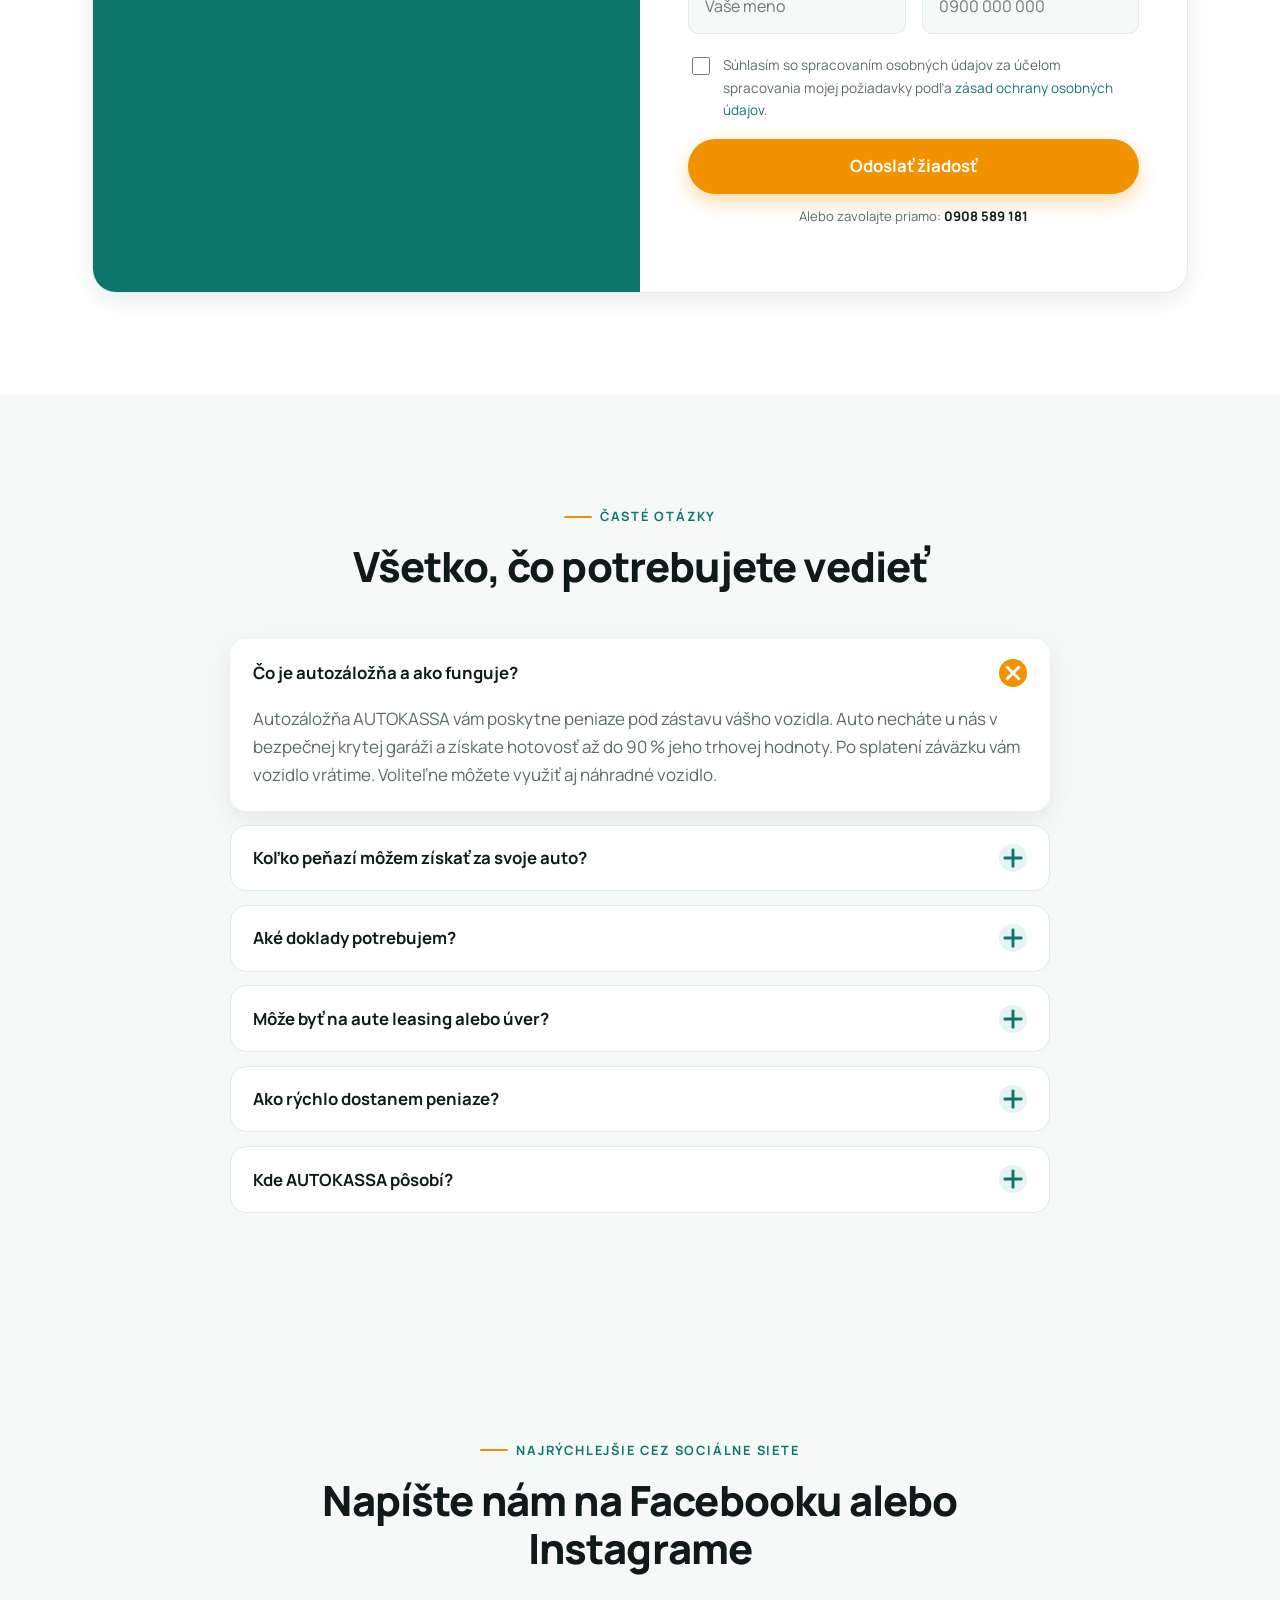
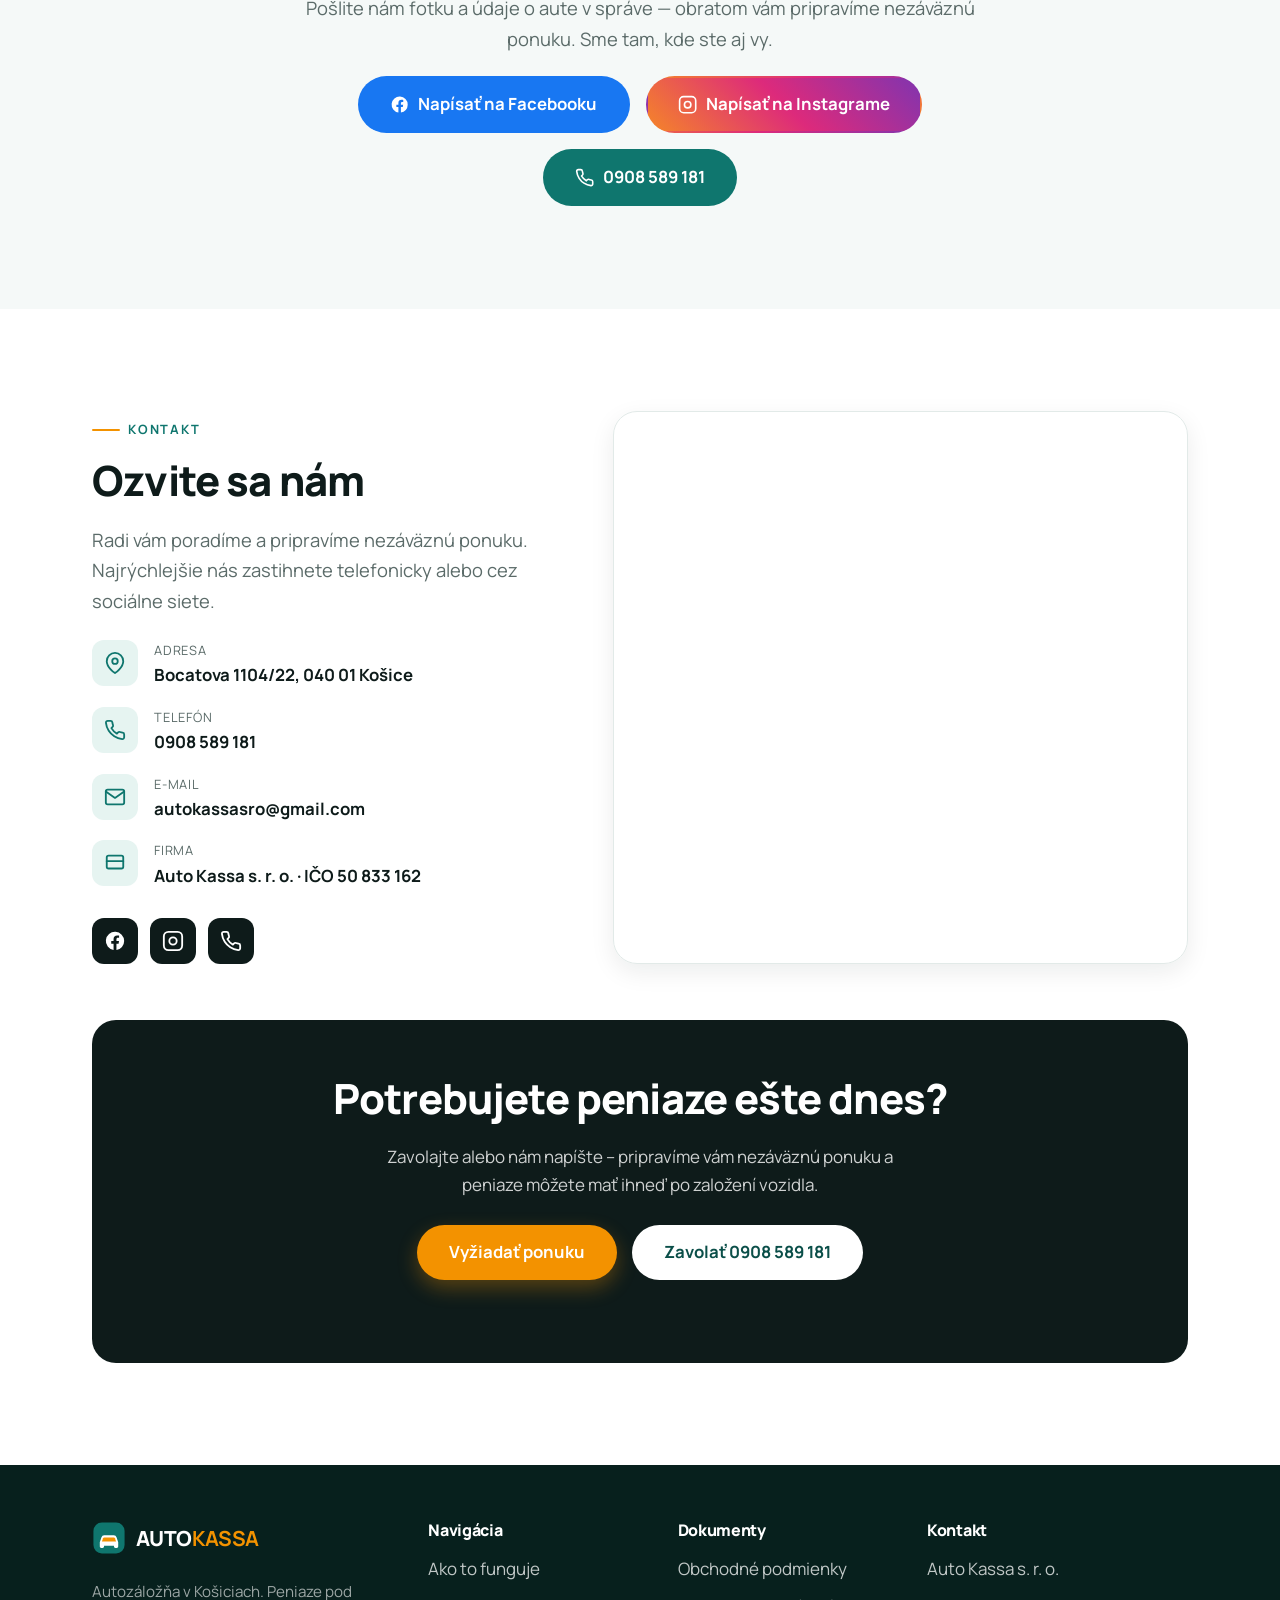
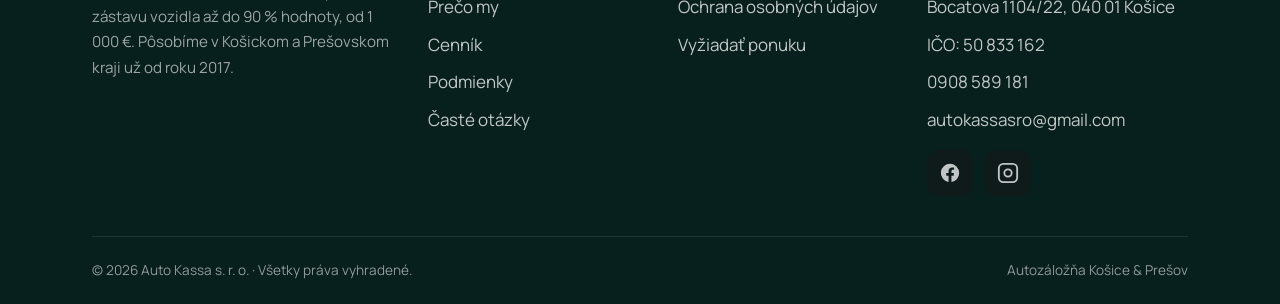
==== commit ddfd97e4: "Krajší kruh „90 %" v hero karte (SVG progress) Nahradil conic-gradient (tvrdé hrany/švík) čistým SVG" ====
--- a/index.html
+++ b/index.html
@@ -224,7 +224,15 @@
 
       <div class="hero-card reveal d2" aria-hidden="false">
         <h3>Koľko môžete získať</h3>
-        <div class="ring"><b>90%<span>z hodnoty auta</span></b></div>
+        <div class="ring">
+          <svg viewBox="0 0 120 120" width="140" height="140" aria-hidden="true">
+            <circle class="ring-track" cx="60" cy="60" r="52"></circle>
+            <circle class="ring-prog" cx="60" cy="60" r="52"
+                    stroke-dasharray="326.7" stroke-dashoffset="32.7"
+                    transform="rotate(-90 60 60)"></circle>
+          </svg>
+          <div class="ring-label"><b>90 %</b><span>z hodnoty auta</span></div>
+        </div>
         <ul class="mini-list">
           <li><span>Minimálna suma</span> <b>1 000 €</b></li>
           <li><span>Výplata</span> <b>hotovosť / účet</b></li>
--- a/assets/css/styles.css
+++ b/assets/css/styles.css
@@ -369,28 +369,34 @@
 }
 .hero-card h3 { font-size: 1.1rem; }
 .hero-card .ring {
+  position: relative;
+  width: 140px; height: 140px;
+  margin: .5rem auto 1.1rem;
   display: grid;
   place-items: center;
-  width: 132px; height: 132px;
-  margin: .5rem auto 1rem;
-  border-radius: 50%;
-  background: conic-gradient(var(--brand) 0 90%, var(--brand-tint) 90% 100%);
-  position: relative;
-}
-.hero-card .ring::after {
-  content: "";
+}
+.hero-card .ring svg { width: 140px; height: 140px; display: block; }
+.hero-card .ring-track {
+  fill: none;
+  stroke: var(--brand-tint);
+  stroke-width: 11;
+}
+.hero-card .ring-prog {
+  fill: none;
+  stroke: var(--brand);
+  stroke-width: 11;
+  stroke-linecap: round;
+  transition: stroke-dashoffset 1s cubic-bezier(.4,0,.2,1);
+}
+.hero-card .ring-label {
   position: absolute;
-  inset: 12px;
-  background: #fff;
-  border-radius: 50%;
-}
-.hero-card .ring b {
-  position: relative;
-  z-index: 1;
-  font-size: 1.7rem;
-  color: var(--brand-dark);
-}
-.hero-card .ring b span { font-size: .8rem; display: block; font-weight: 700; color: var(--muted); }
+  inset: 0;
+  display: grid;
+  place-content: center;
+  text-align: center;
+}
+.hero-card .ring-label b { font-size: 1.9rem; font-weight: 800; color: var(--brand-dark); line-height: 1; letter-spacing: -.02em; }
+.hero-card .ring-label span { display: block; margin-top: 3px; font-size: .72rem; font-weight: 700; color: var(--muted); }
 .mini-list { display: grid; gap: .6rem; margin-top: 1rem; }
 .mini-list li { display: flex; justify-content: space-between; gap: 1rem; padding: .55rem .2rem; border-bottom: 1px dashed var(--line); font-size: .95rem; }
 .mini-list li:last-child { border-bottom: 0; }
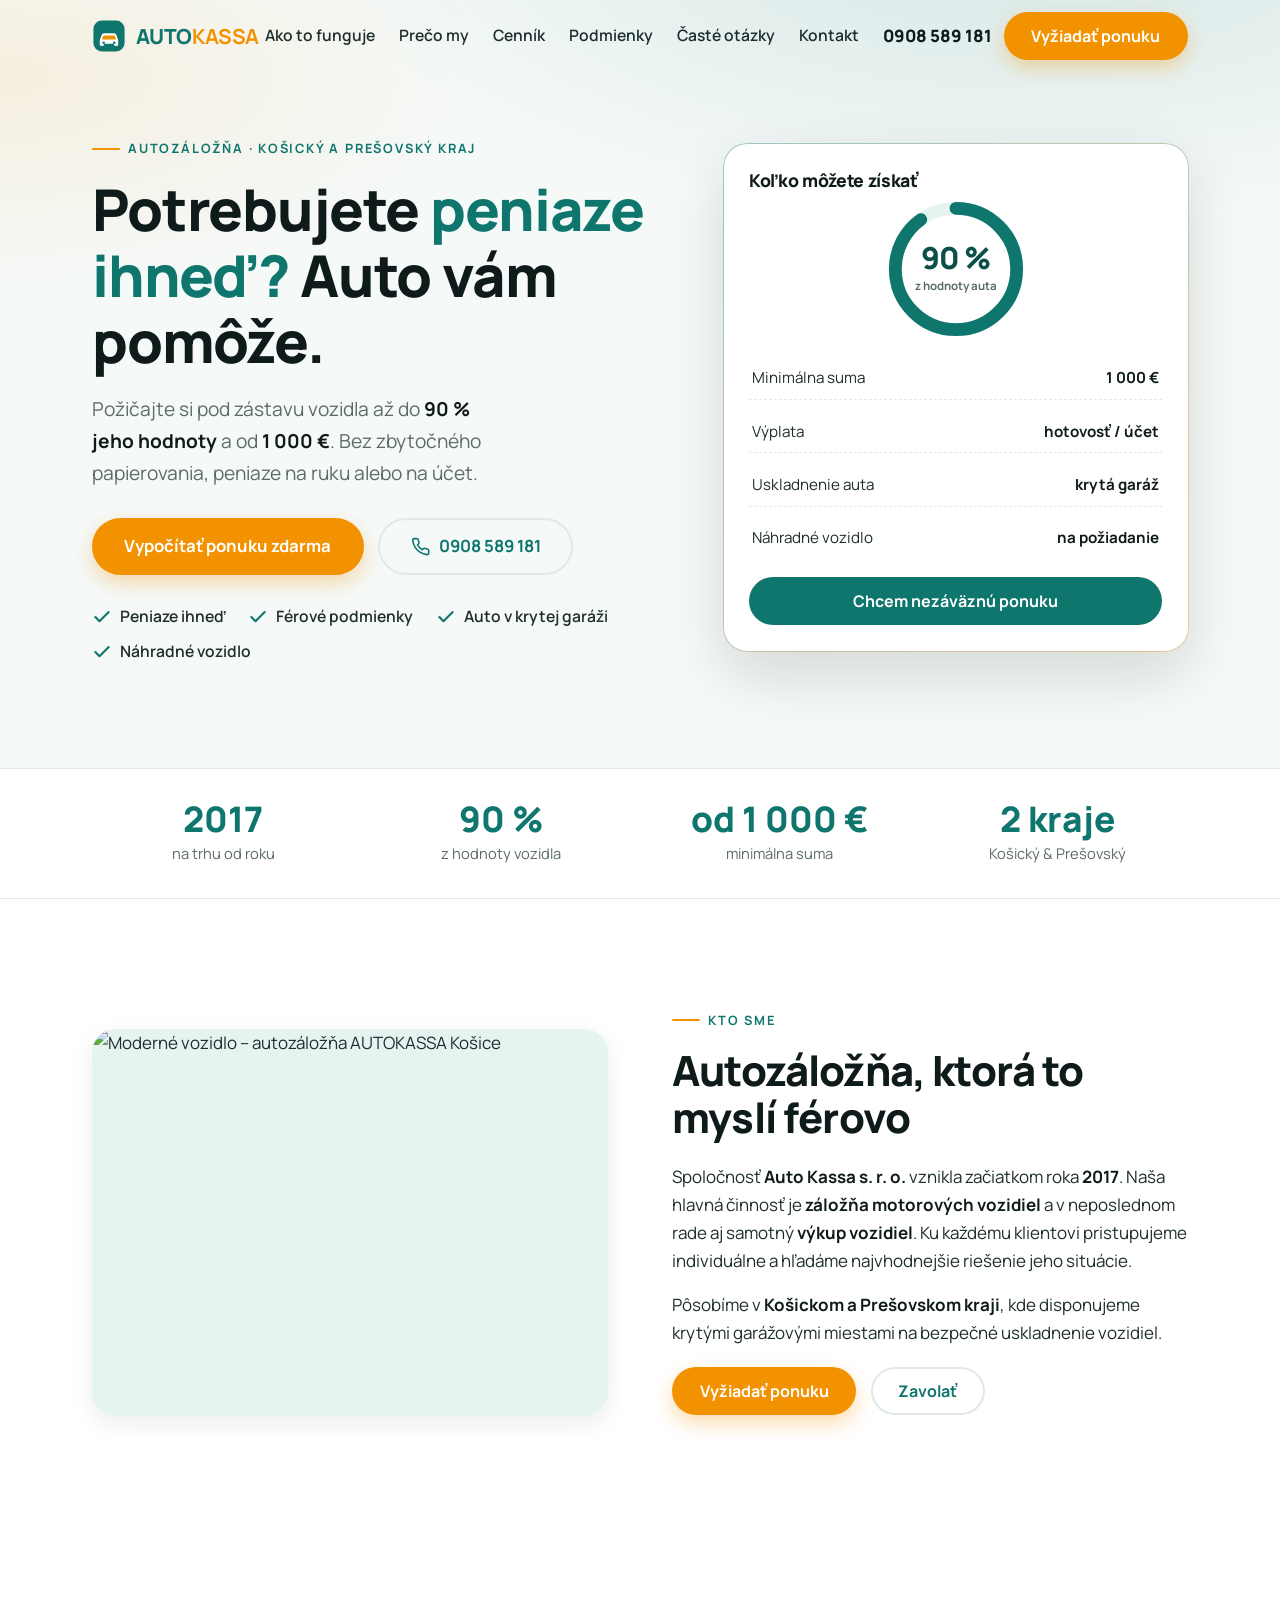
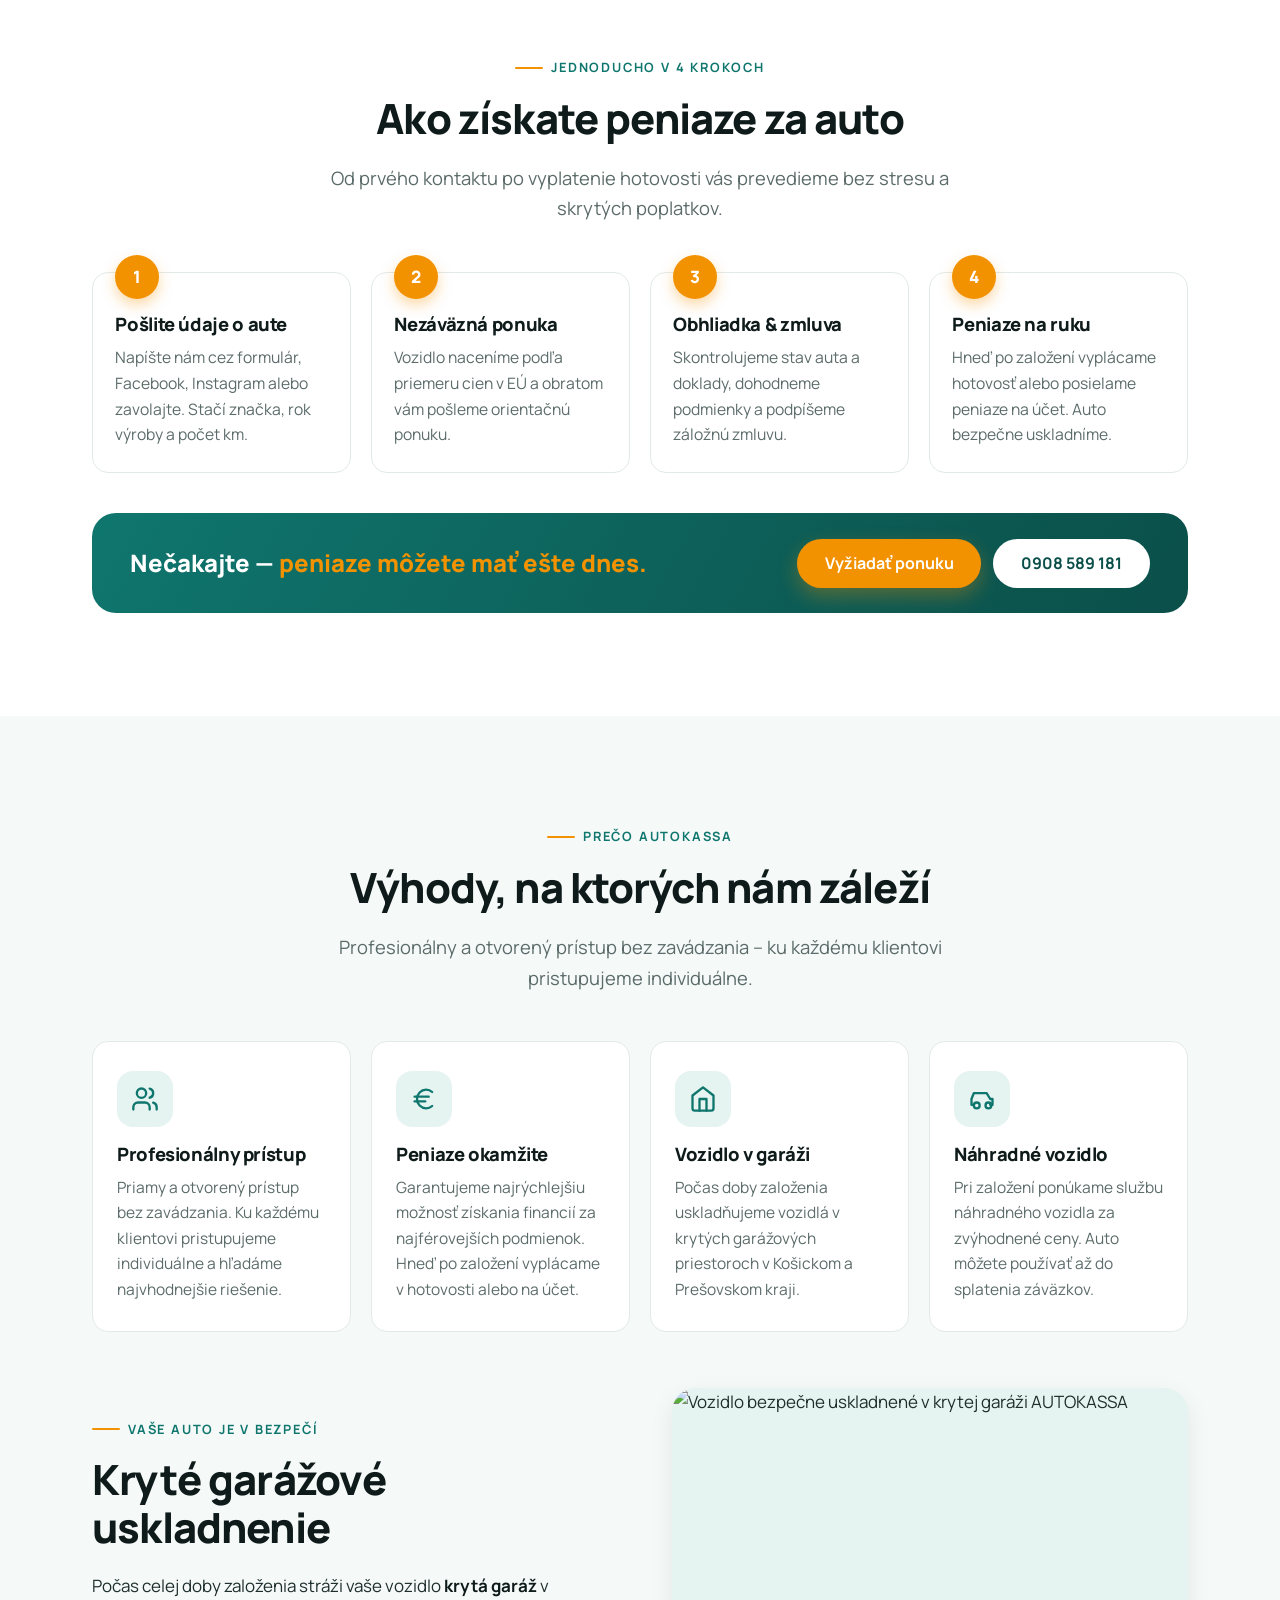
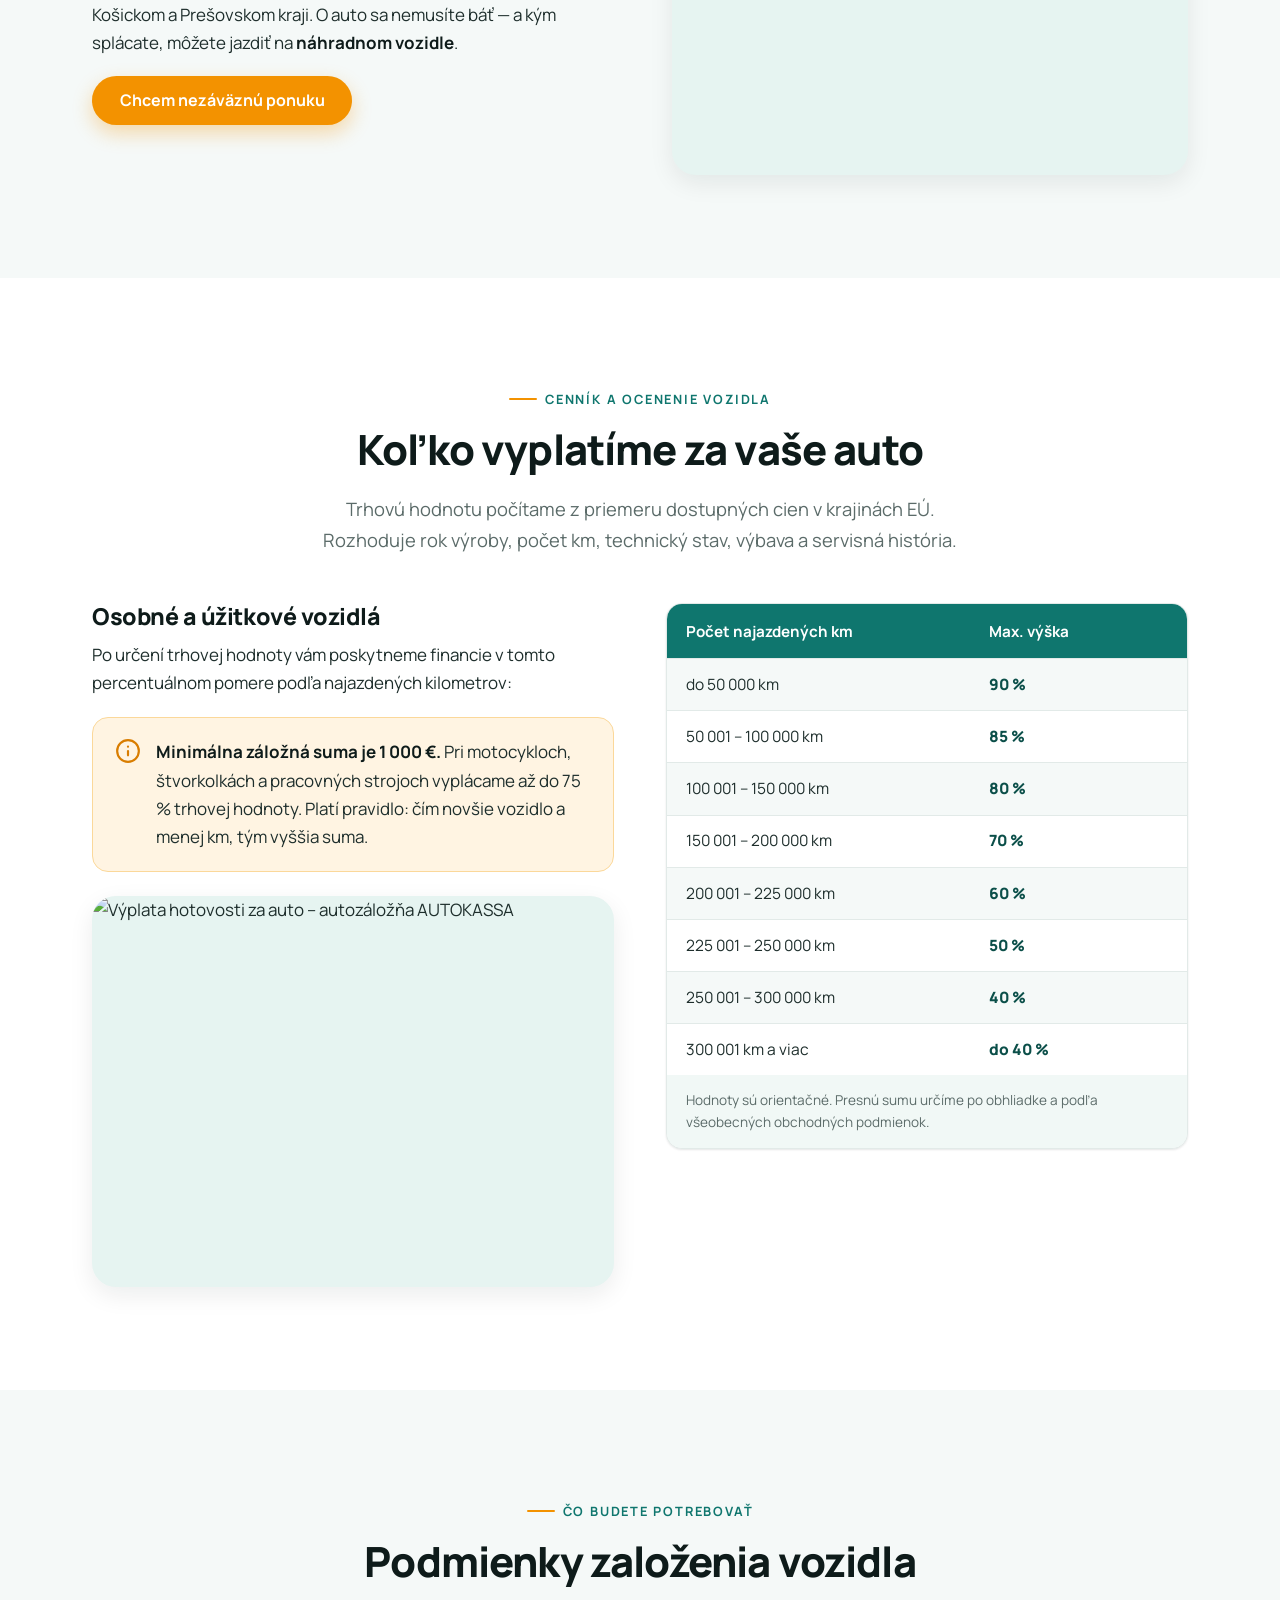
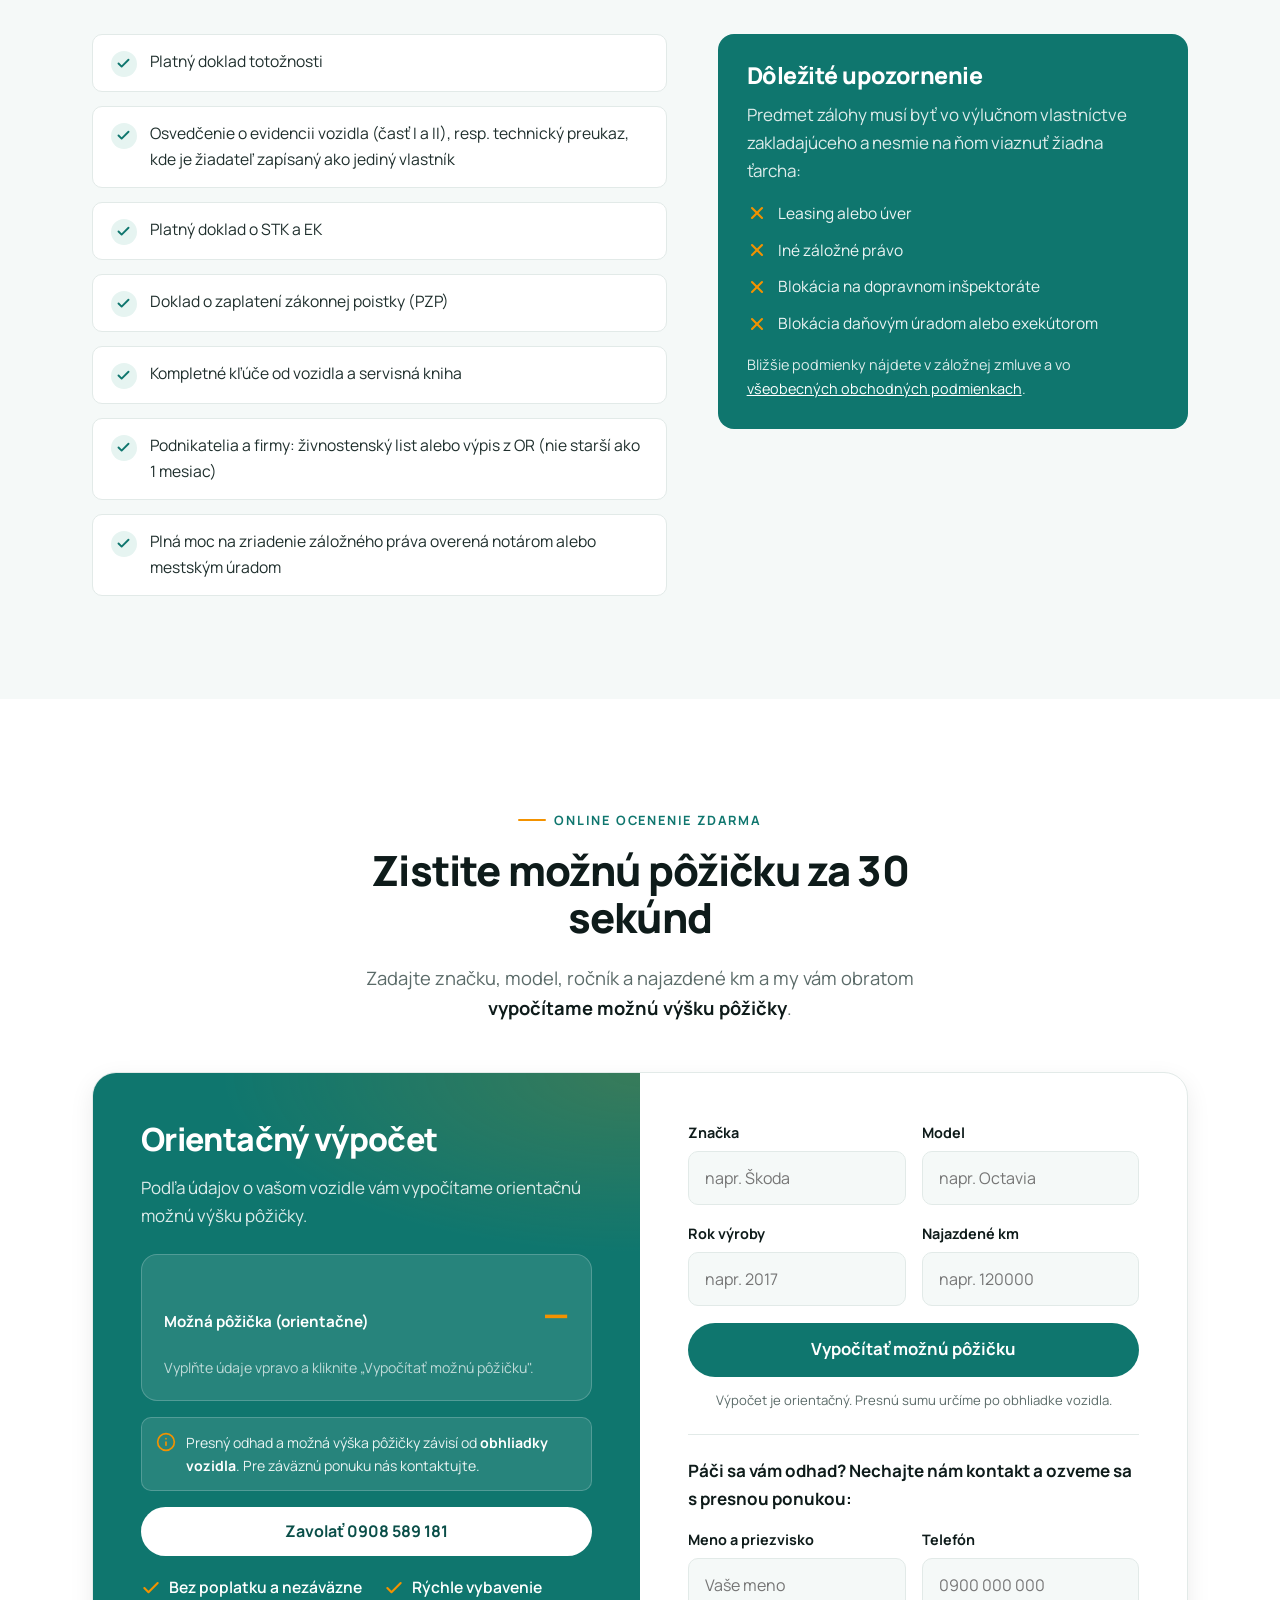
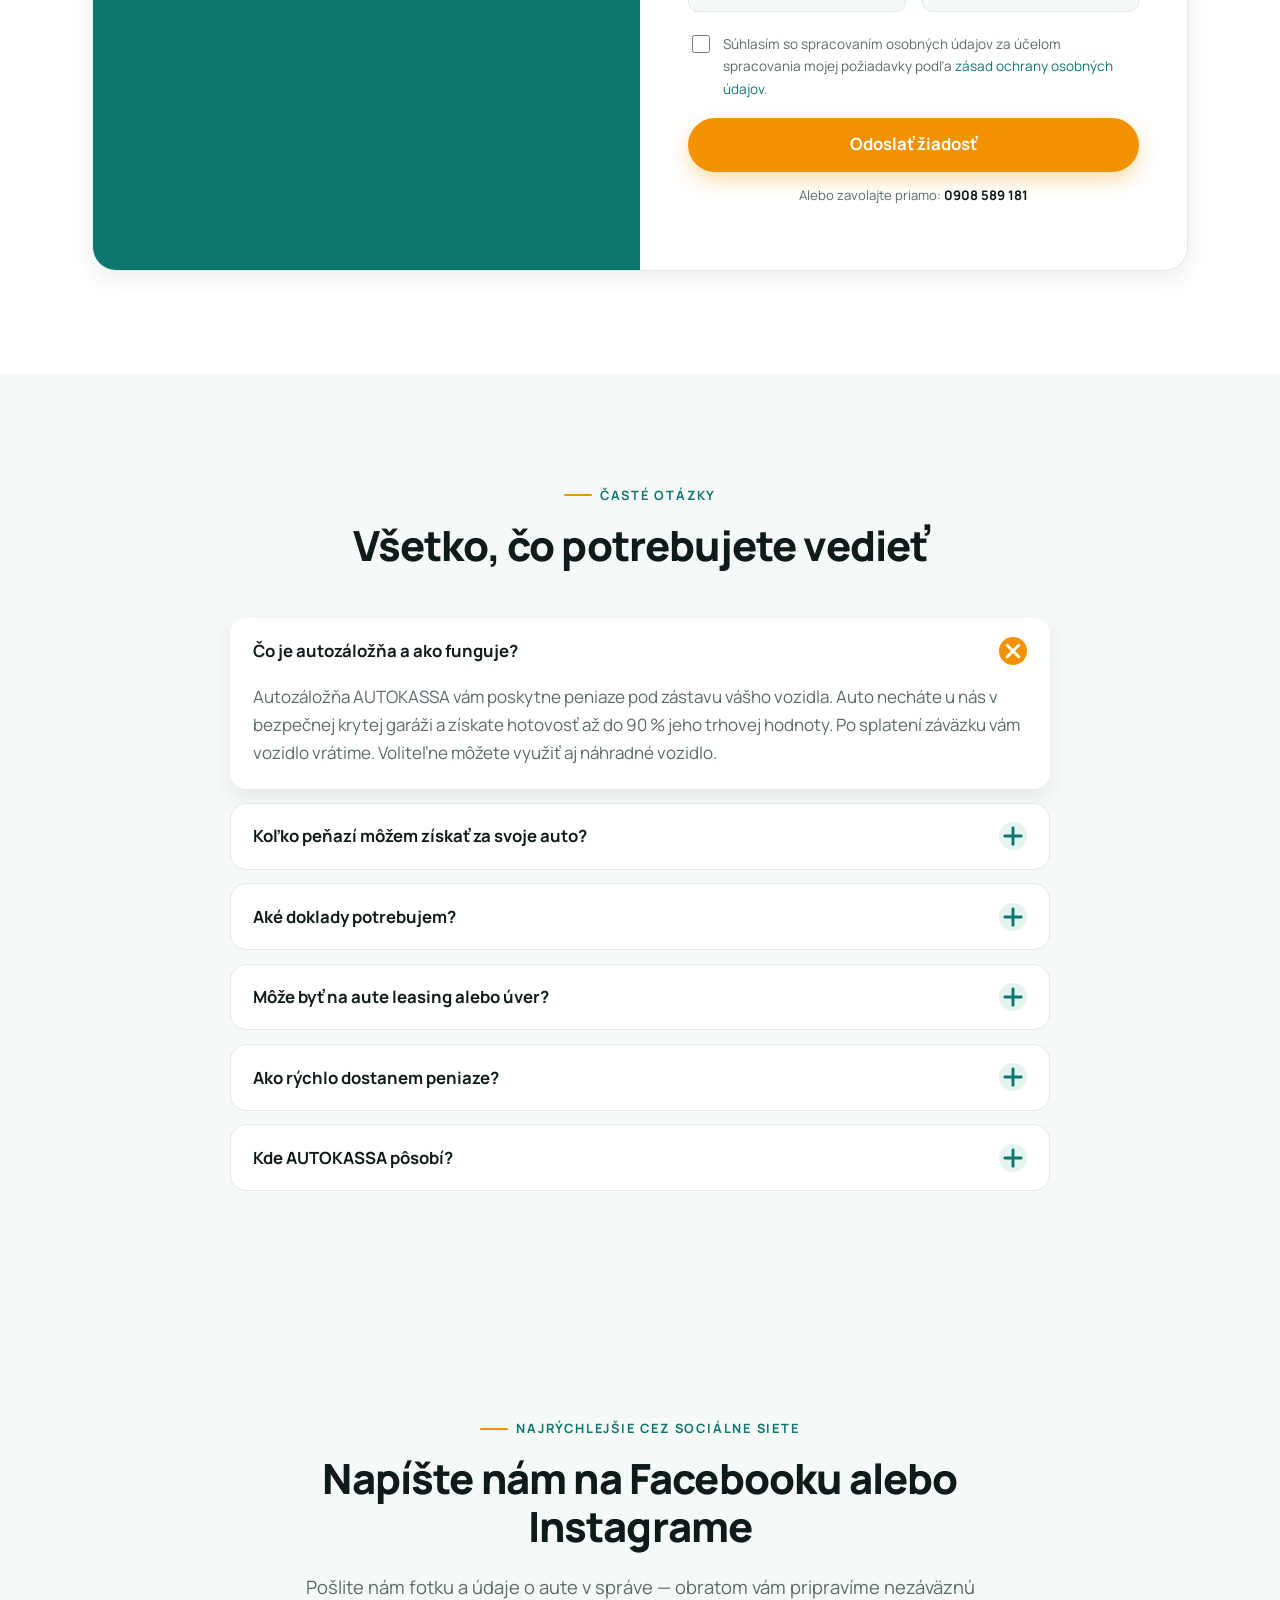
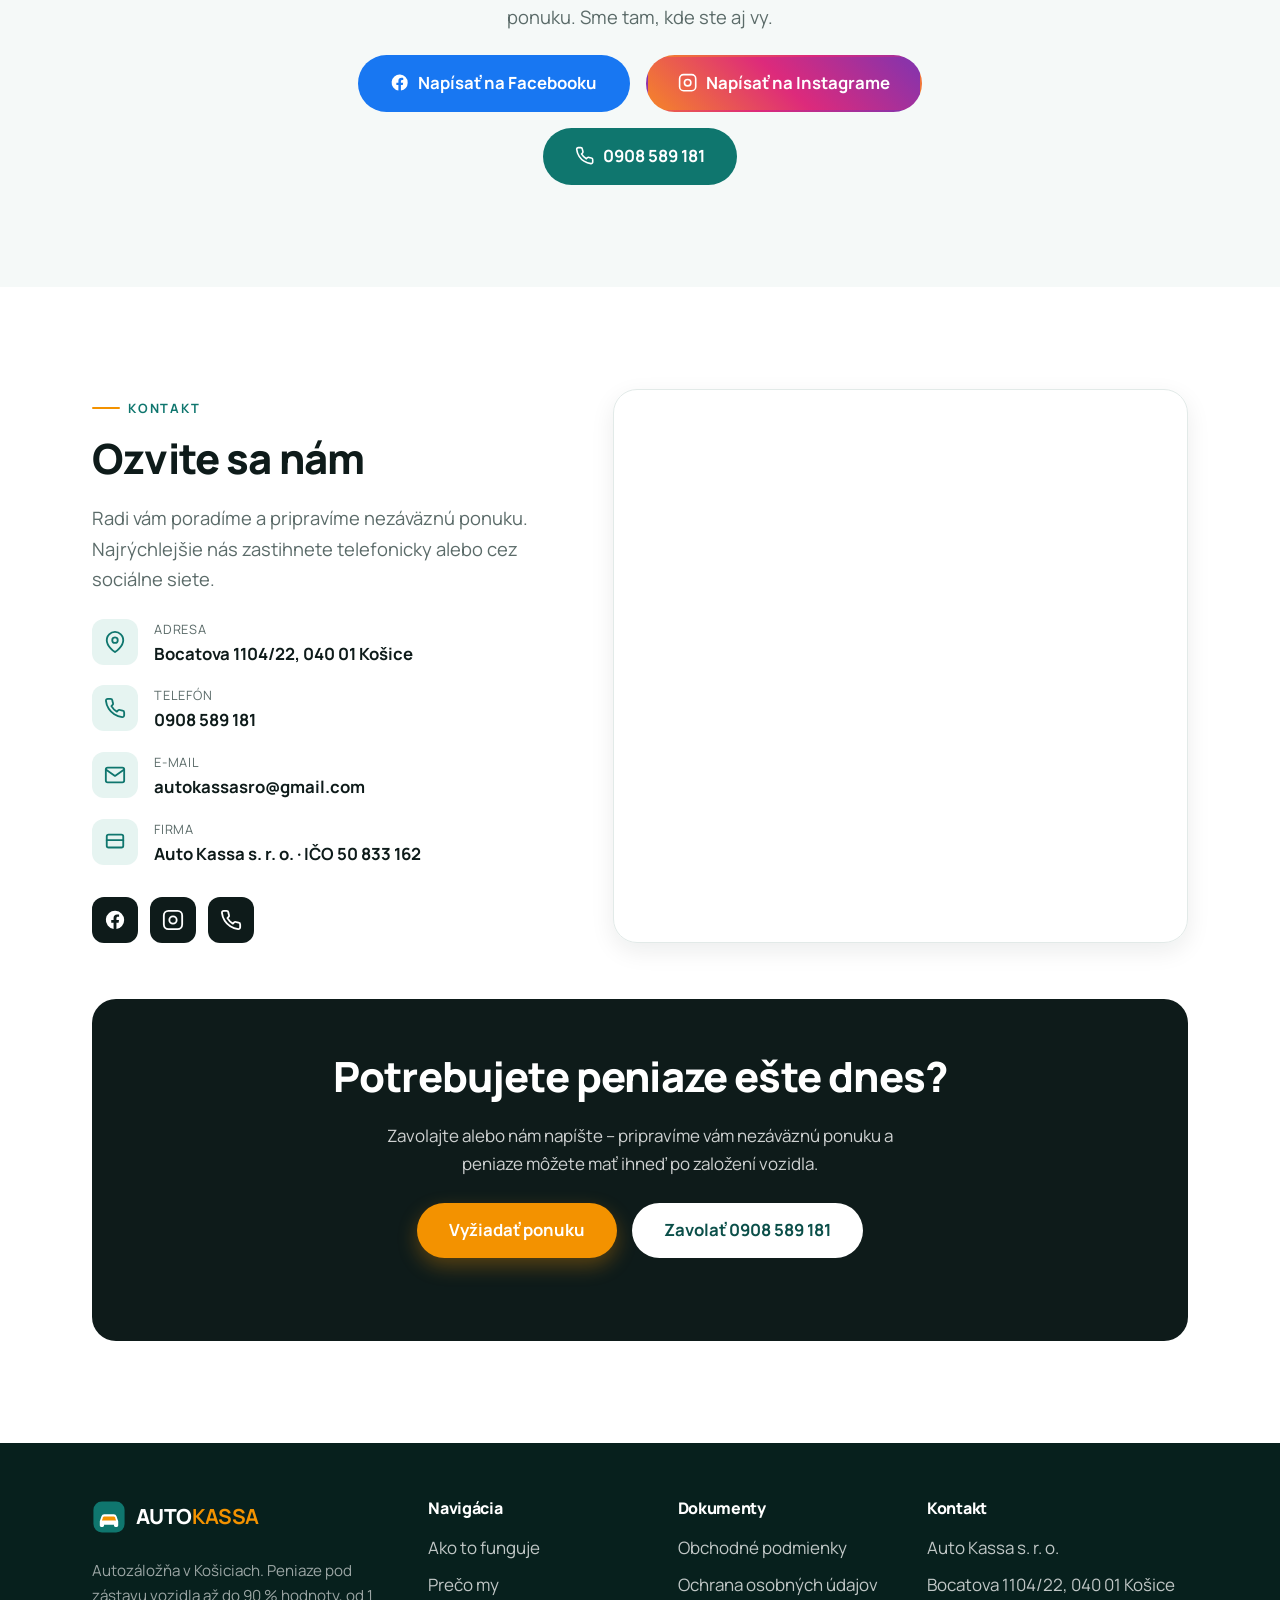
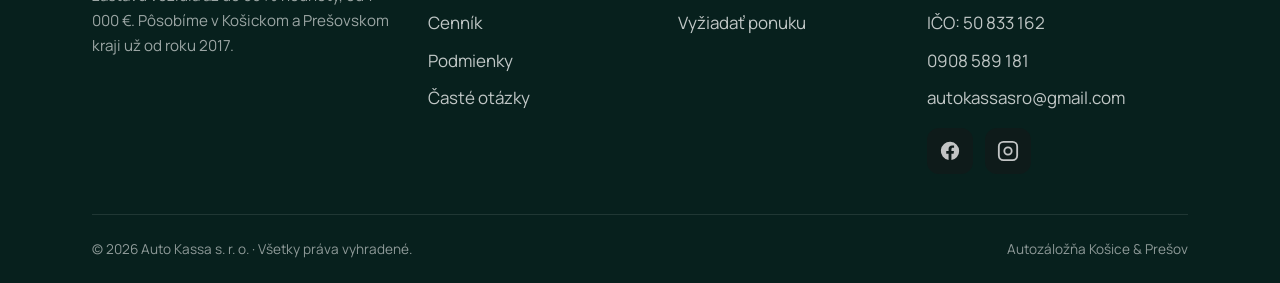
==== commit 96ef2af7: "Kalkulačka: skryť metódu výpočtu, pridať upozornenie o obhliadke - Odstránené zmienky o tom, ako a s" ====
--- a/index.html
+++ b/index.html
@@ -446,22 +446,25 @@
       <div class="section-head reveal">
         <span class="eyebrow">Online ocenenie zdarma</span>
         <h2>Zistite možnú pôžičku za 30 sekúnd</h2>
-        <p class="lead">Zadajte značku, model, ročník a najazdené km. Na pozadí porovnáme podobné autá na <strong>autobazar.eu</strong> a vypočítame vašu možnú pôžičku.</p>
+        <p class="lead">Zadajte značku, model, ročník a najazdené km a my vám obratom <strong>vypočítame možnú výšku pôžičky</strong>.</p>
       </div>
 
       <div class="quote reveal">
         <div class="quote-info">
           <h2 style="font-size:clamp(1.4rem,3vw,2rem)">Orientačný výpočet</h2>
-          <p>Vychádzame z priemernej ceny podobných áut na trhu a počtu najazdených kilometrov podľa nášho cenníka.</p>
+          <p>Podľa údajov o vašom vozidle vám vypočítame orientačnú možnú výšku pôžičky.</p>
           <div class="est">
-            <div class="est-row"><span>Priemerná cena podobných</span><b id="estAvg">—</b></div>
-            <div class="est-row"><span>Reálna hodnota (90 %)</span><b id="estMarket">—</b></div>
-            <div class="est-row est-row--big"><span>Vaša možná pôžička</span><b id="estLoan">—</b></div>
+            <div class="est-row est-row--big"><span>Možná pôžička (orientačne)</span><b id="estLoan">—</b></div>
             <small id="estNote">Vyplňte údaje vpravo a kliknite „Vypočítať možnú pôžičku".</small>
           </div>
-          <ul class="hero-points" style="margin-top:1.5rem">
+          <div class="est-disclaimer">
+            <svg viewBox="0 0 24 24" fill="none" stroke="currentColor" stroke-width="2" stroke-linecap="round" stroke-linejoin="round"><circle cx="12" cy="12" r="10"/><line x1="12" y1="16" x2="12" y2="12"/><line x1="12" y1="8" x2="12.01" y2="8"/></svg>
+            <span>Presný odhad a možná výška pôžičky závisí od <strong>obhliadky vozidla</strong>. Pre záväznú ponuku nás kontaktujte.</span>
+          </div>
+          <a class="btn btn-light btn-block" href="tel:+421908589181" style="margin-top:1rem">Zavolať 0908 589 181</a>
+          <ul class="hero-points" style="margin-top:1.2rem">
             <li style="color:#fff"><svg viewBox="0 0 24 24" fill="none" stroke="#F39200" stroke-width="2.5" stroke-linecap="round" stroke-linejoin="round"><polyline points="20 6 9 17 4 12"/></svg> Bez poplatku a nezáväzne</li>
-            <li style="color:#fff"><svg viewBox="0 0 24 24" fill="none" stroke="#F39200" stroke-width="2.5" stroke-linecap="round" stroke-linejoin="round"><polyline points="20 6 9 17 4 12"/></svg> Porovnanie z autobazar.eu</li>
+            <li style="color:#fff"><svg viewBox="0 0 24 24" fill="none" stroke="#F39200" stroke-width="2.5" stroke-linecap="round" stroke-linejoin="round"><polyline points="20 6 9 17 4 12"/></svg> Rýchle vybavenie</li>
           </ul>
         </div>
 
@@ -489,7 +492,7 @@
               </div>
             </div>
             <button type="button" id="calcBtn" class="btn btn-dark btn-block btn-lg">Vypočítať možnú pôžičku</button>
-            <p class="form-note">Ocenenie prebehne porovnaním podobných áut na autobazar.eu. Výsledok je orientačný.</p>
+            <p class="form-note">Výpočet je orientačný. Presnú sumu určíme po obhliadke vozidla.</p>
 
             <hr style="border:none;border-top:1px solid var(--line);margin:1.4rem 0">
             <p style="font-weight:700;color:var(--ink);margin-bottom:.9rem">Páči sa vám odhad? Nechajte nám kontakt a ozveme sa s presnou ponukou:</p>
--- a/assets/css/styles.css
+++ b/assets/css/styles.css
@@ -585,6 +585,10 @@
 .est-row--big span { font-weight: 700; color: #fff; }
 .est-row--big b { color: var(--accent); font-size: clamp(1.6rem, 4vw, 2.1rem); }
 .est.loading { opacity: .6; }
+.est-disclaimer { display: flex; gap: .6rem; align-items: flex-start; margin-top: 1rem; background: rgba(255,255,255,.1); border: 1px solid rgba(255,255,255,.2); border-radius: var(--r-sm); padding: .8rem .9rem; }
+.est-disclaimer svg { width: 20px; height: 20px; color: var(--accent); flex: none; margin-top: 1px; }
+.est-disclaimer span { font-size: .88rem; color: rgba(255,255,255,.9); }
+.est-disclaimer strong { color: #fff; }
 
 .quote-form { padding: clamp(1.8rem, 4vw, 3rem); }
 .field { margin-bottom: 1.05rem; }
